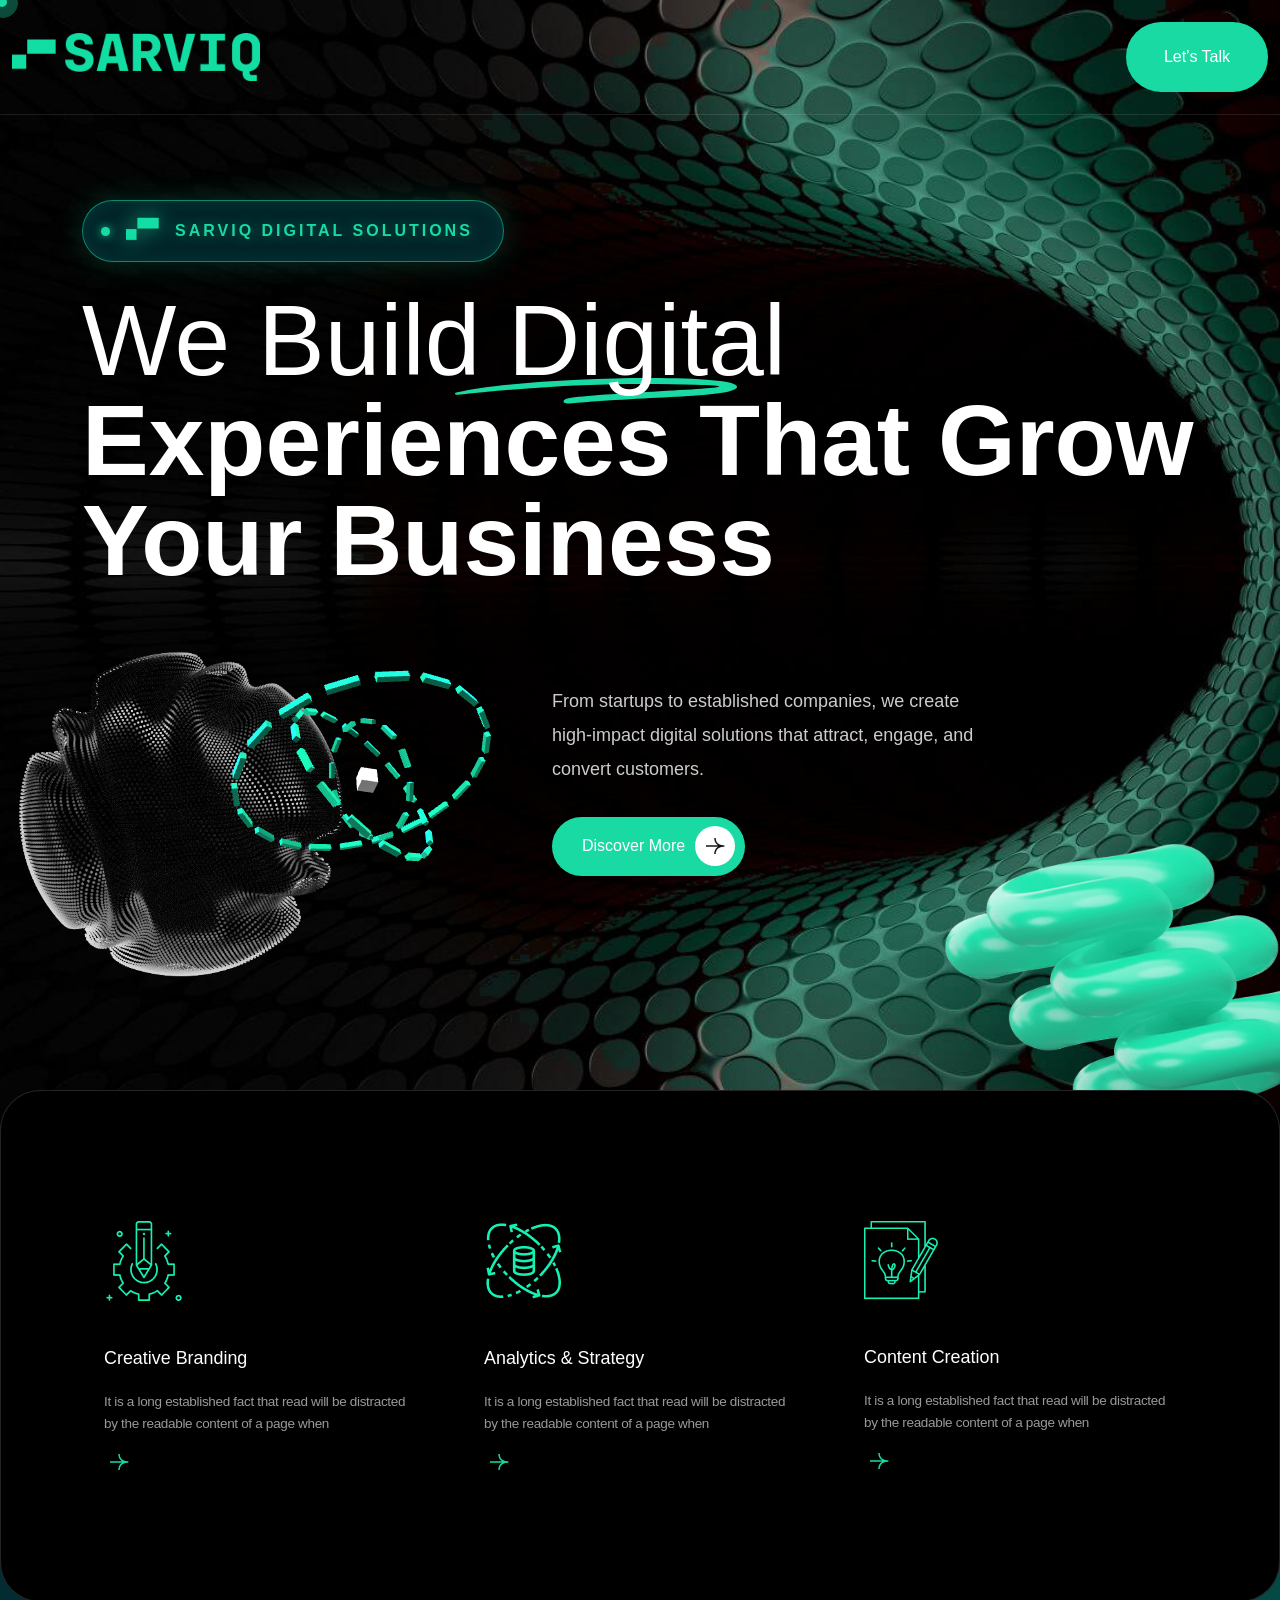
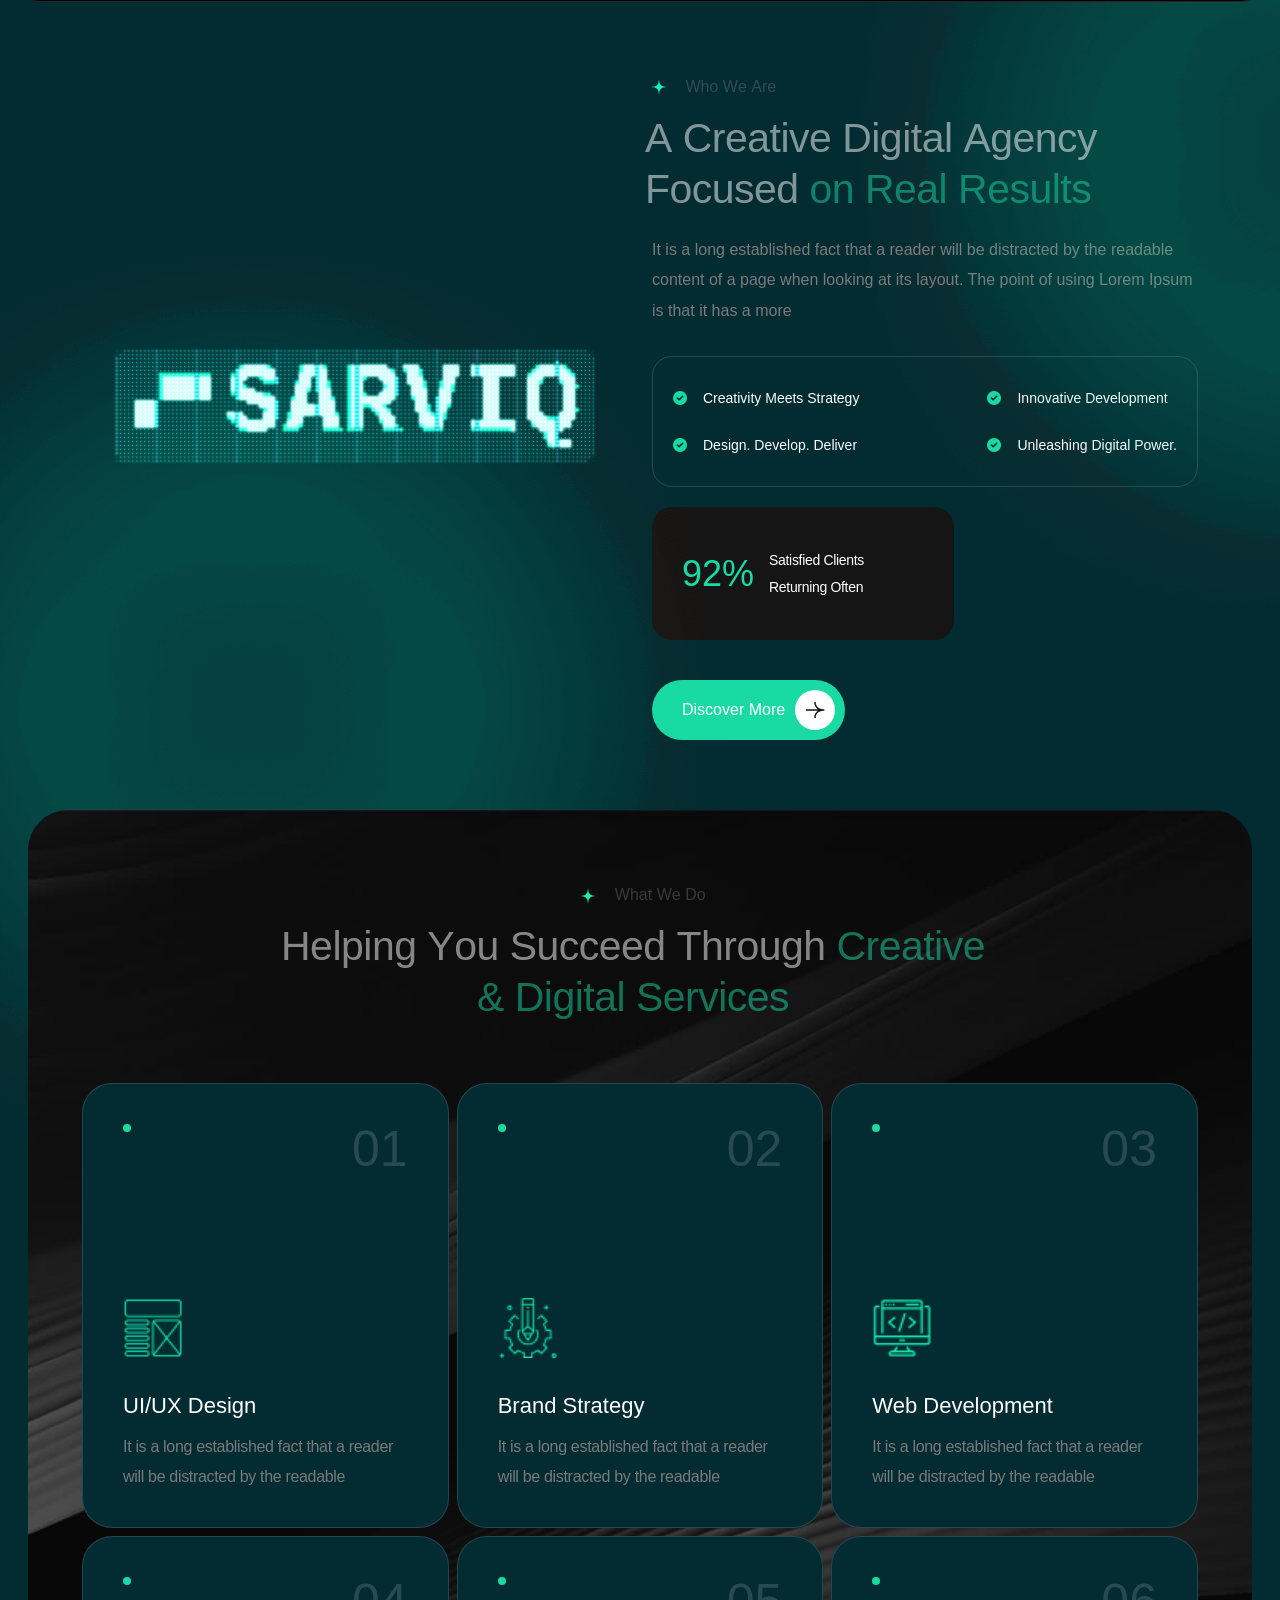
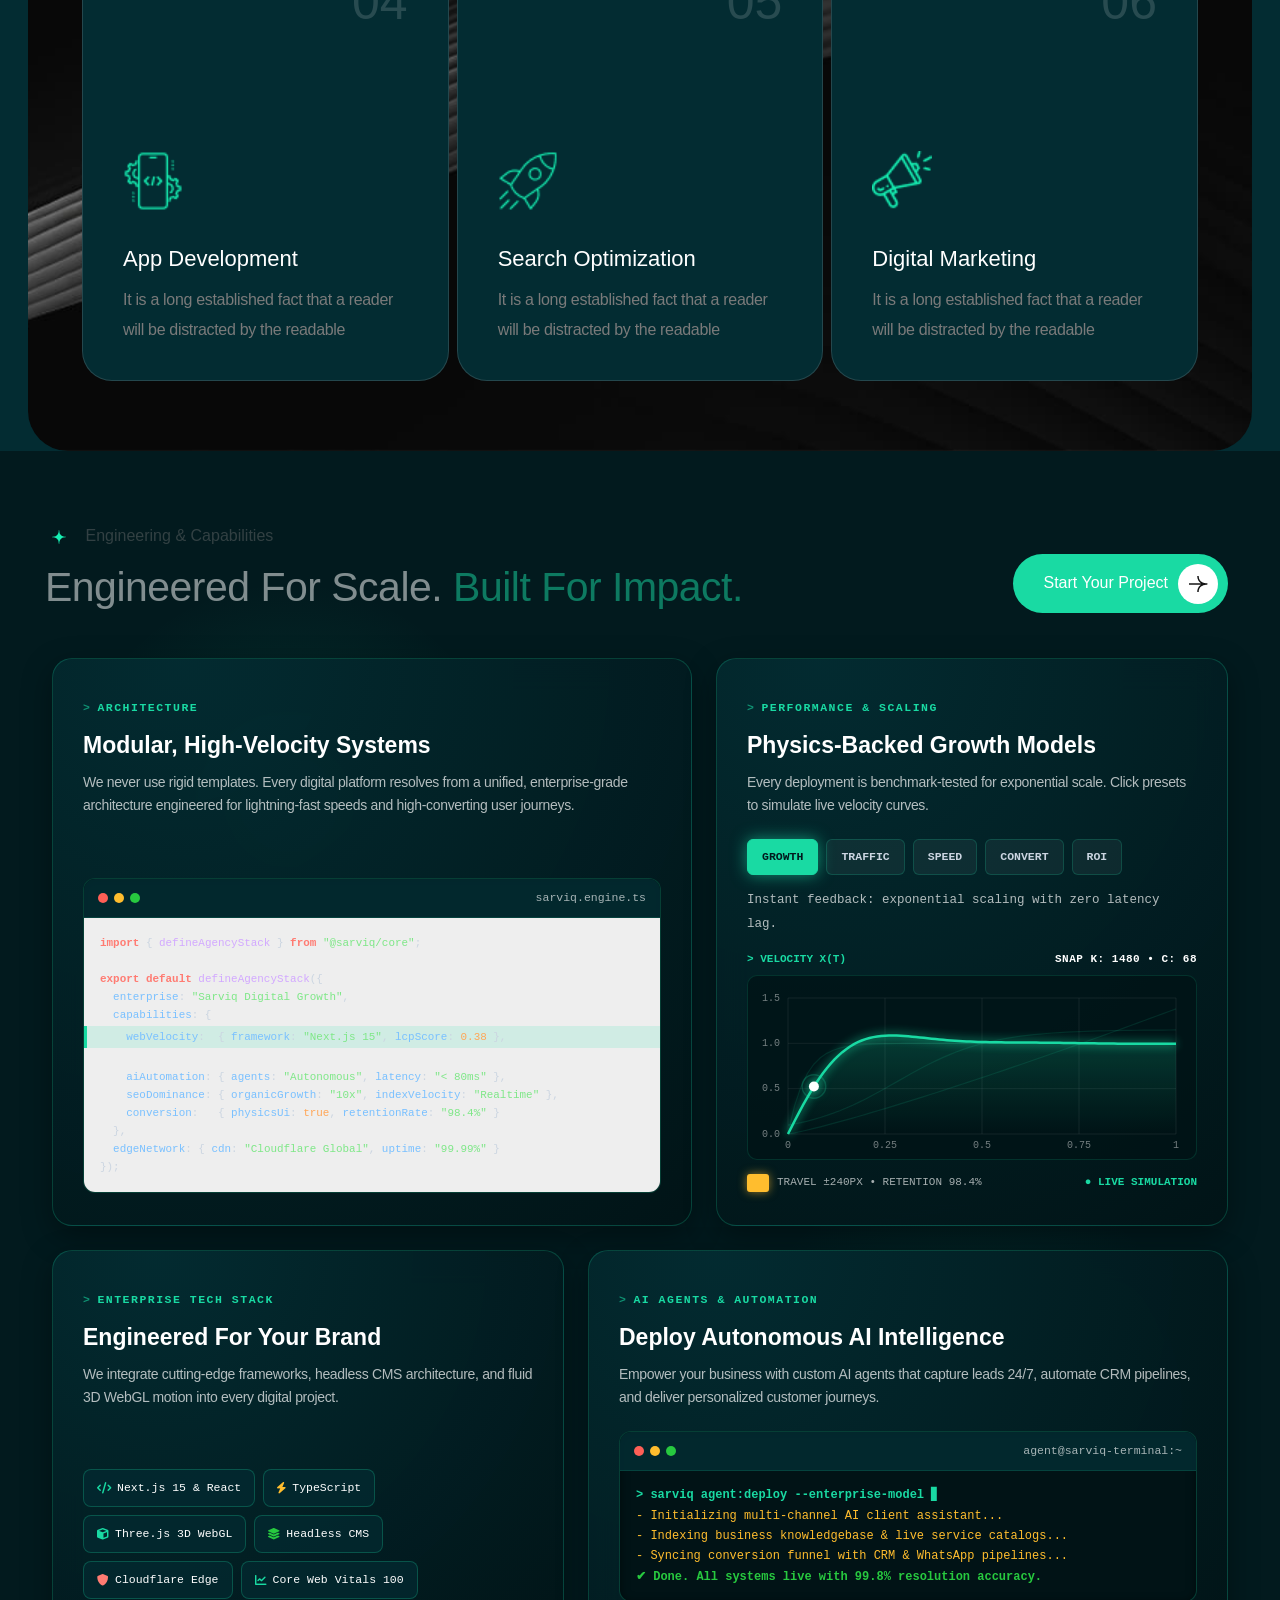
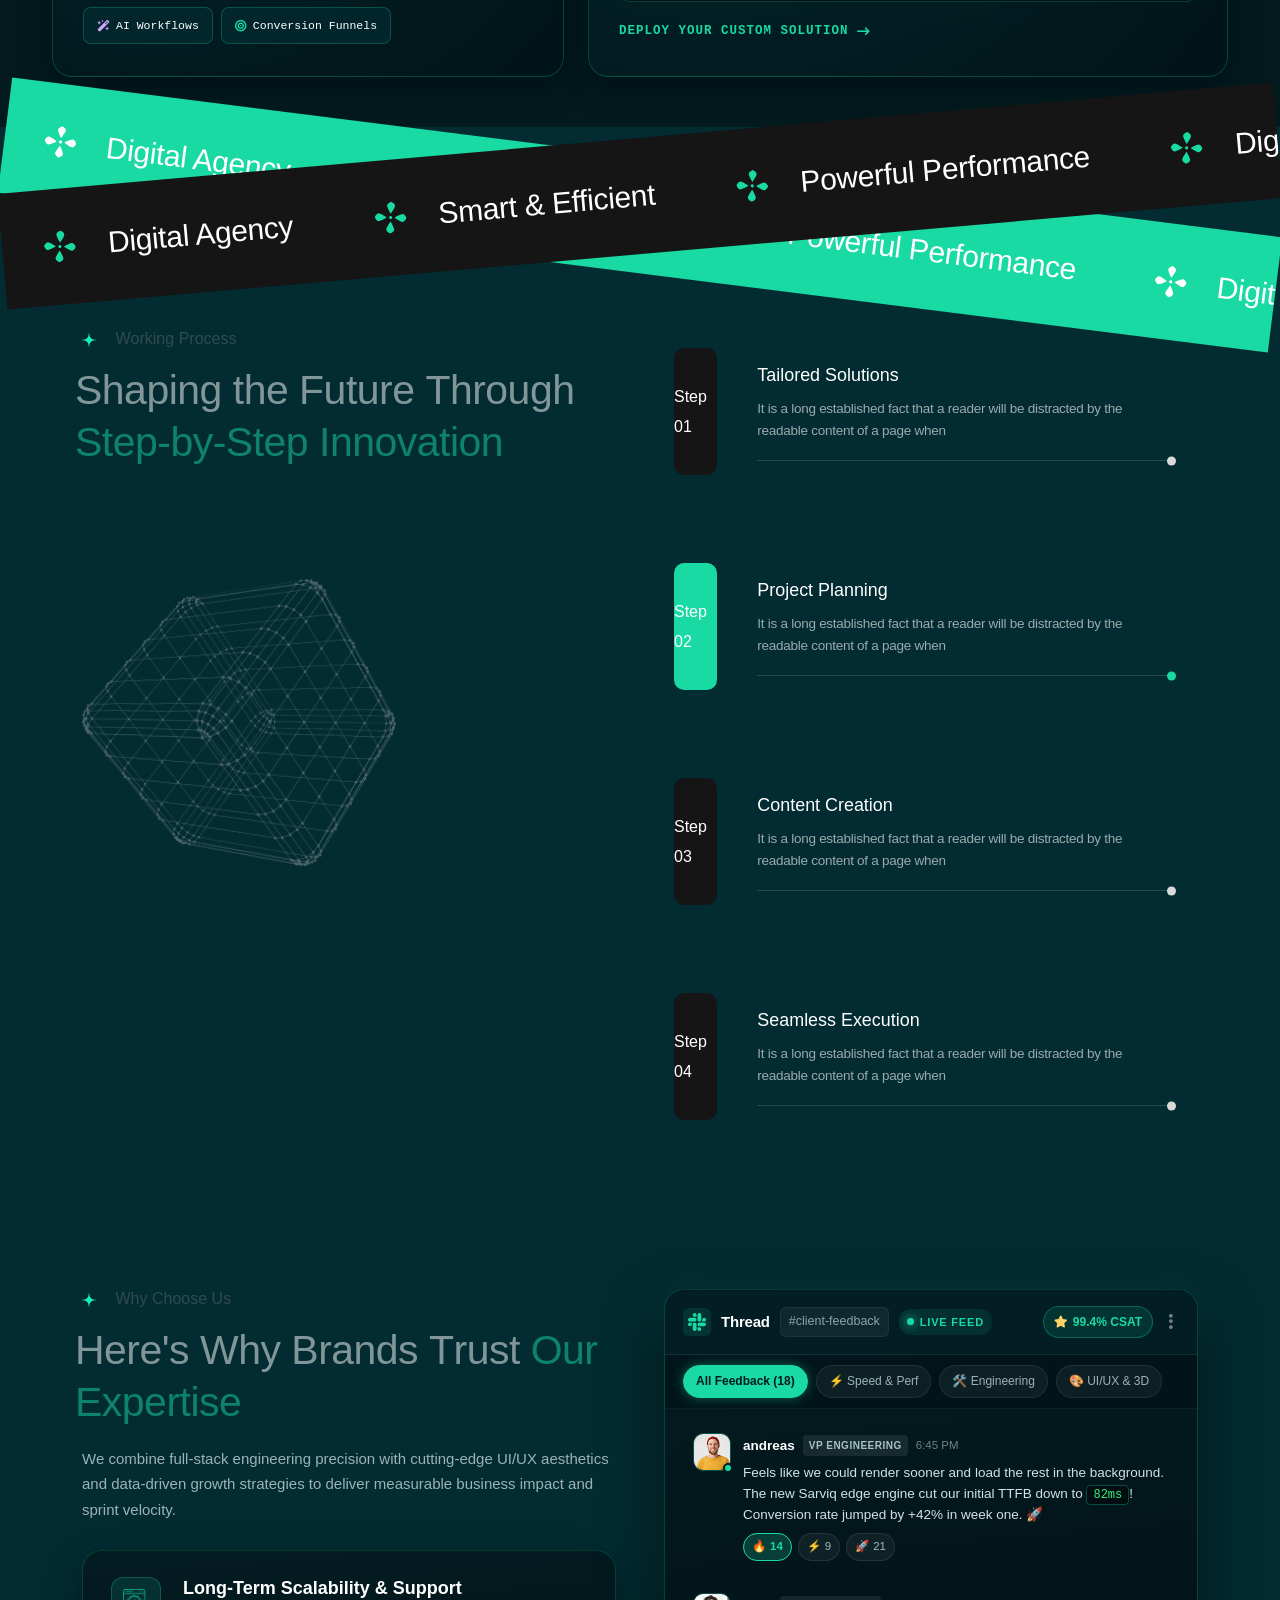
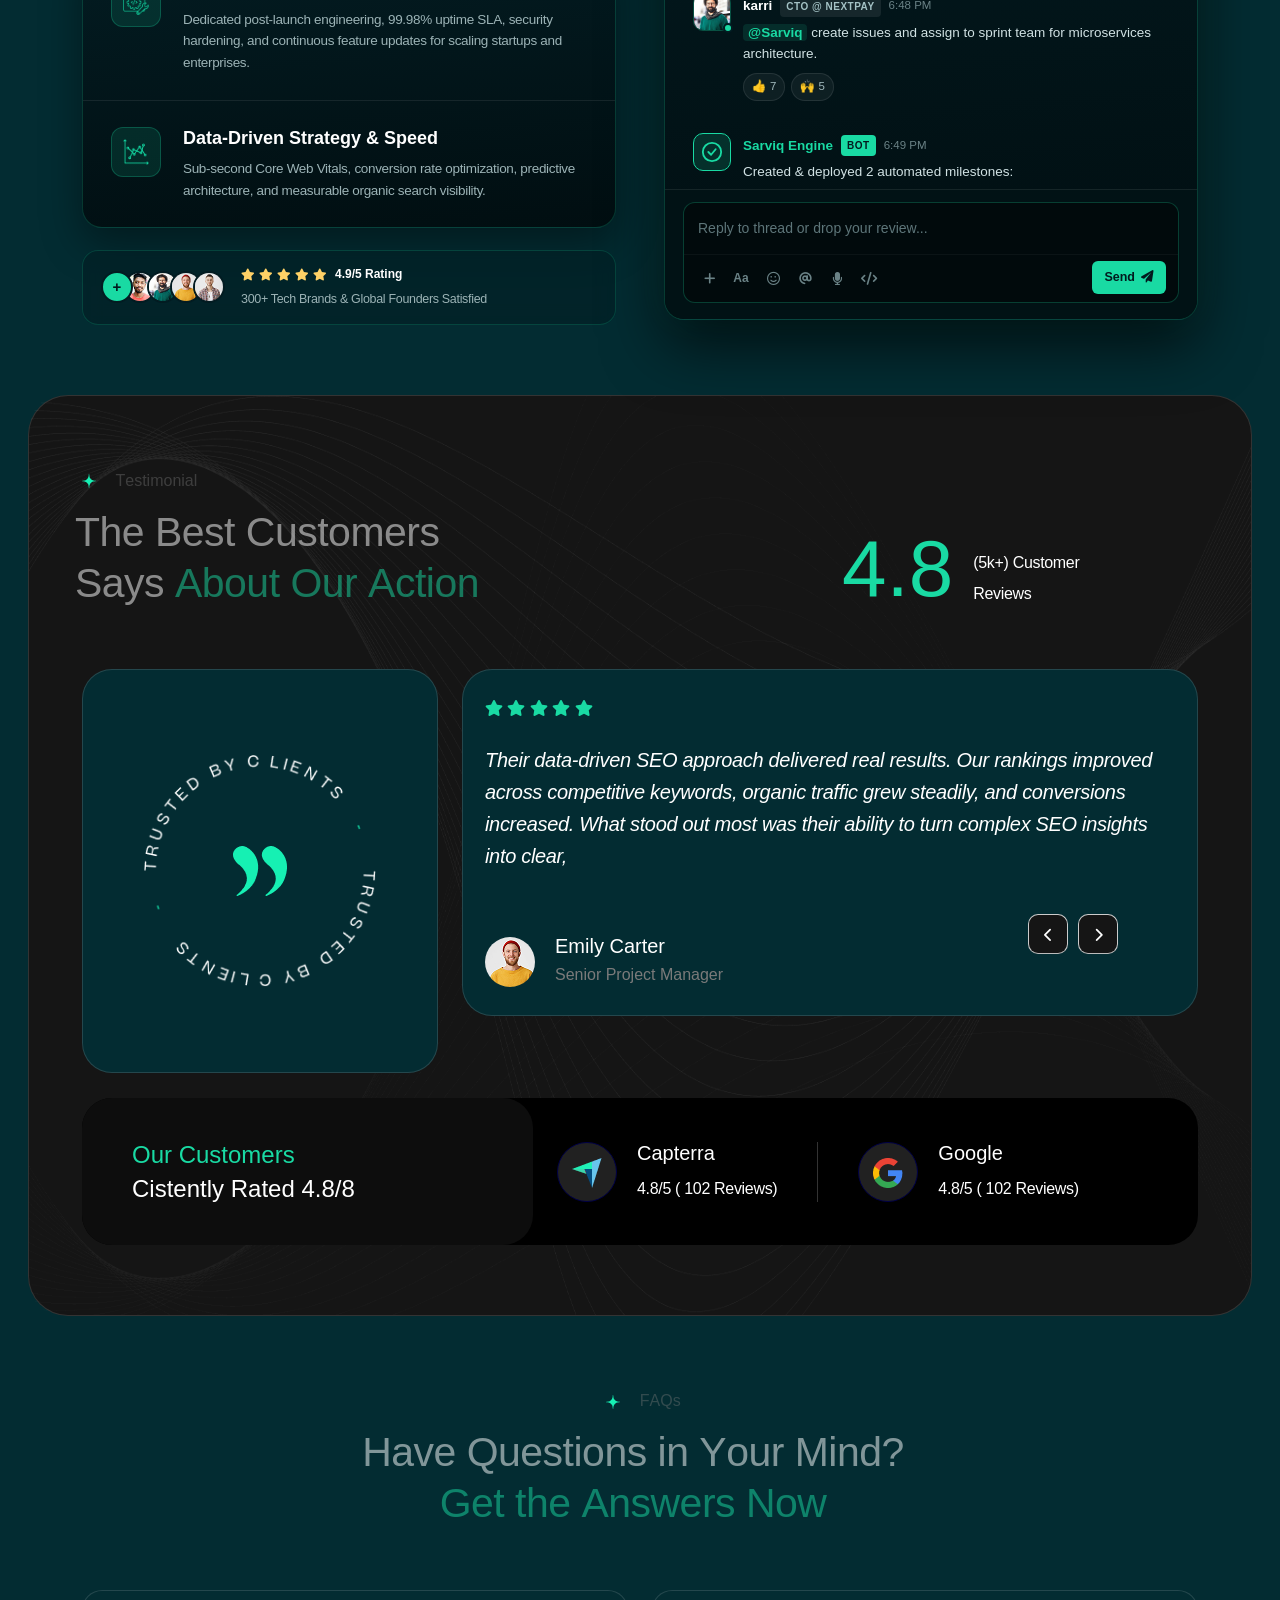
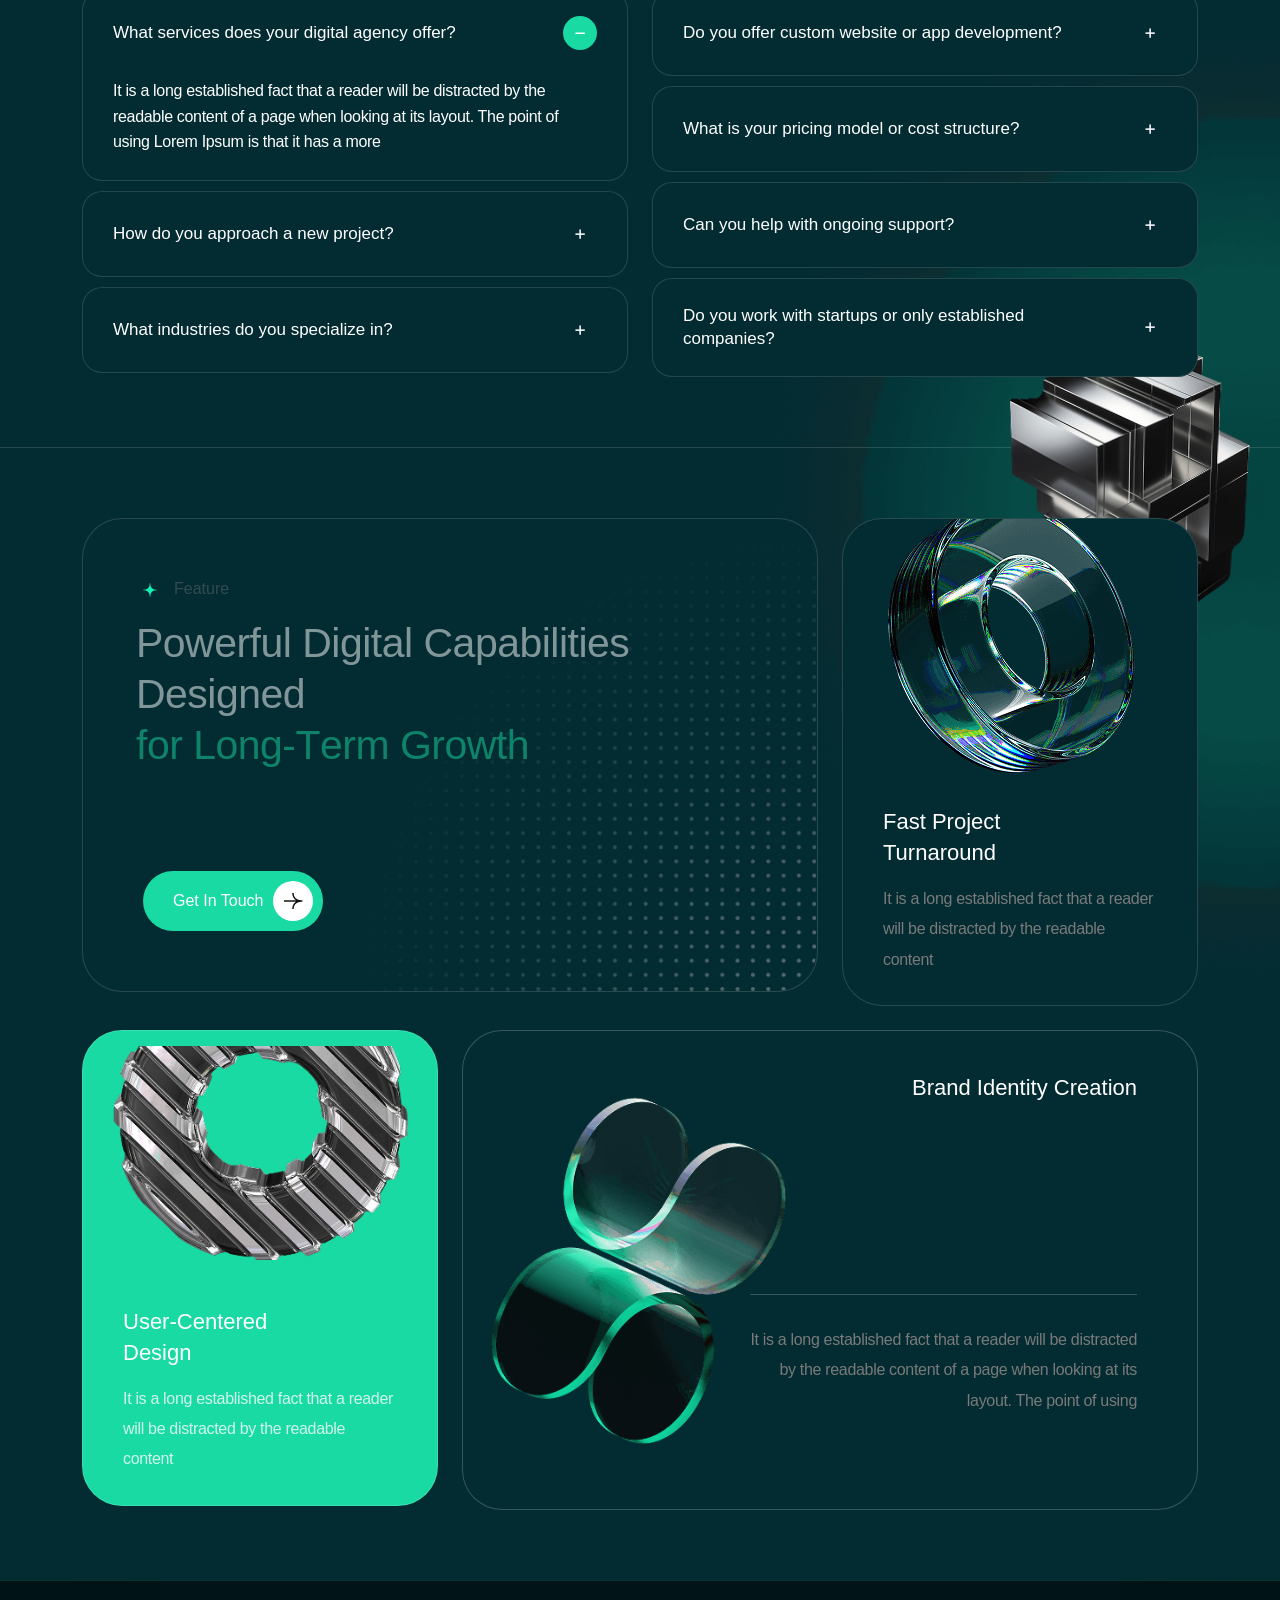
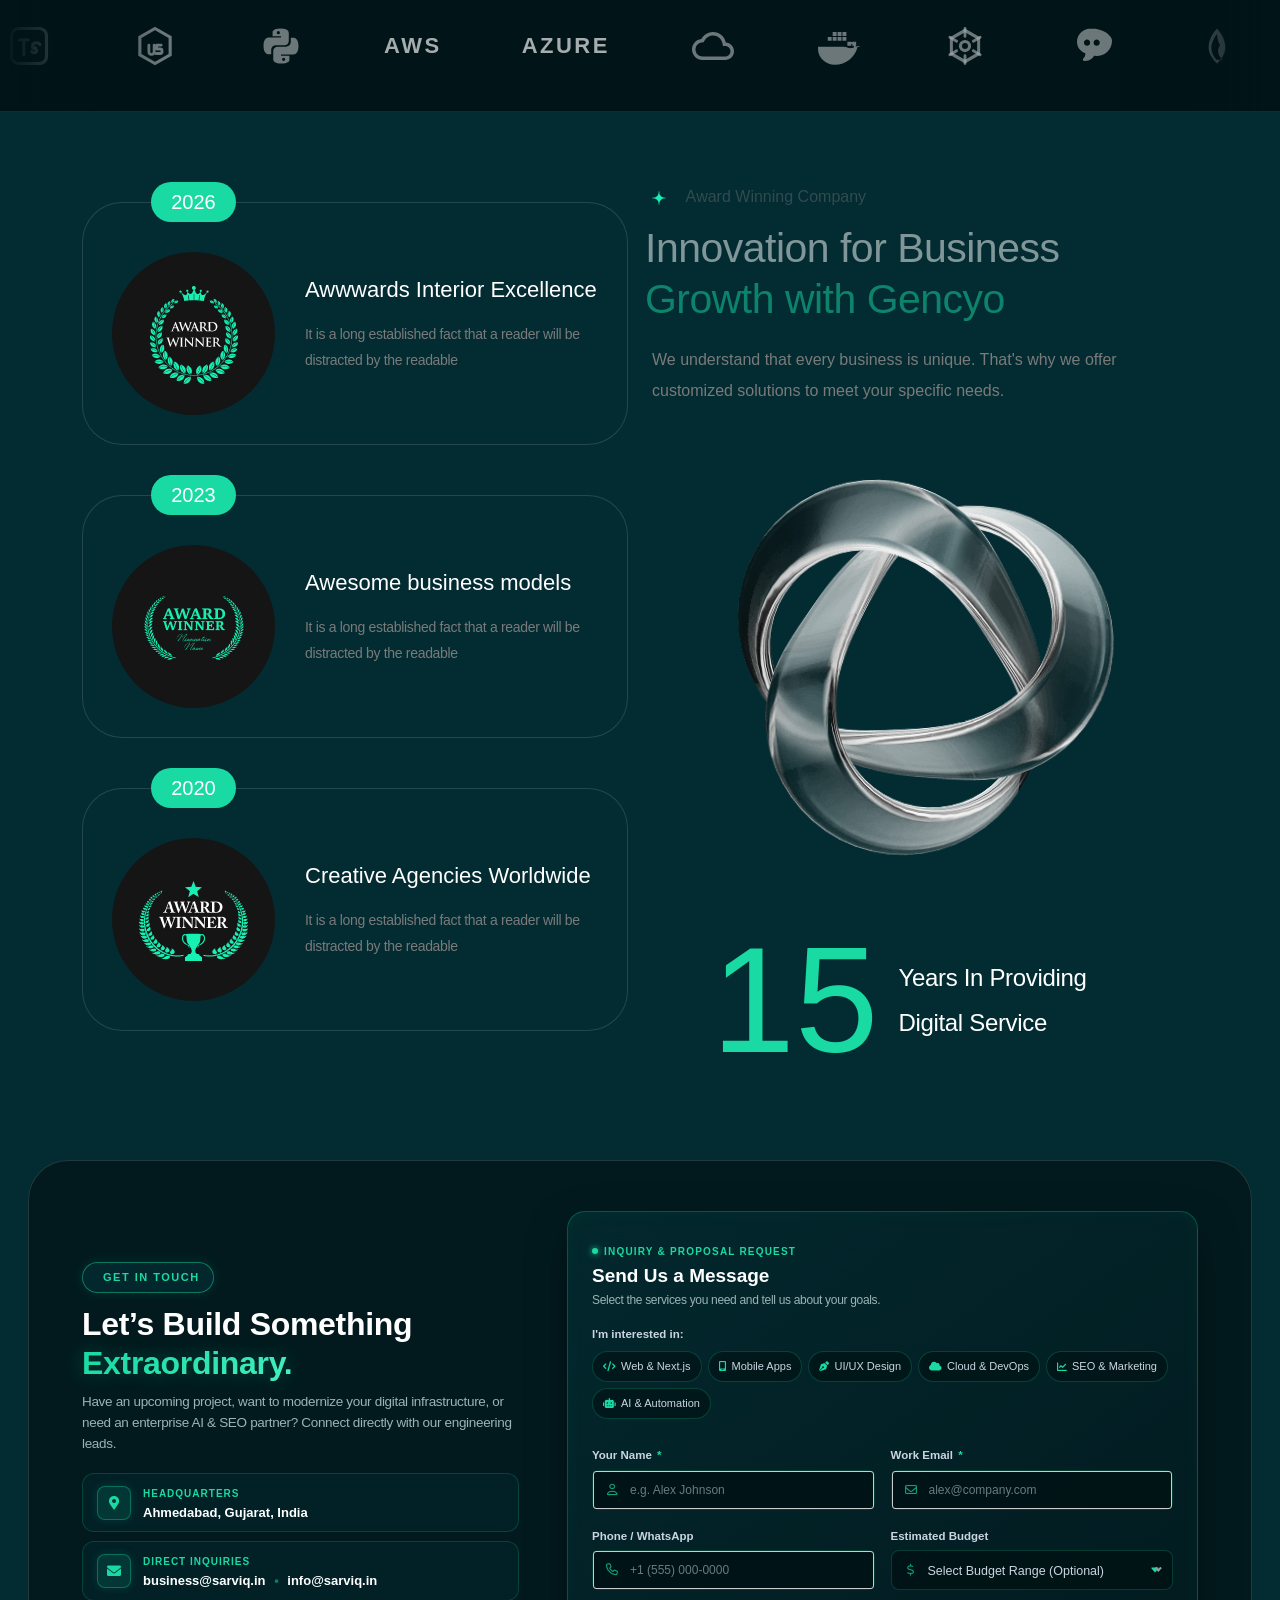
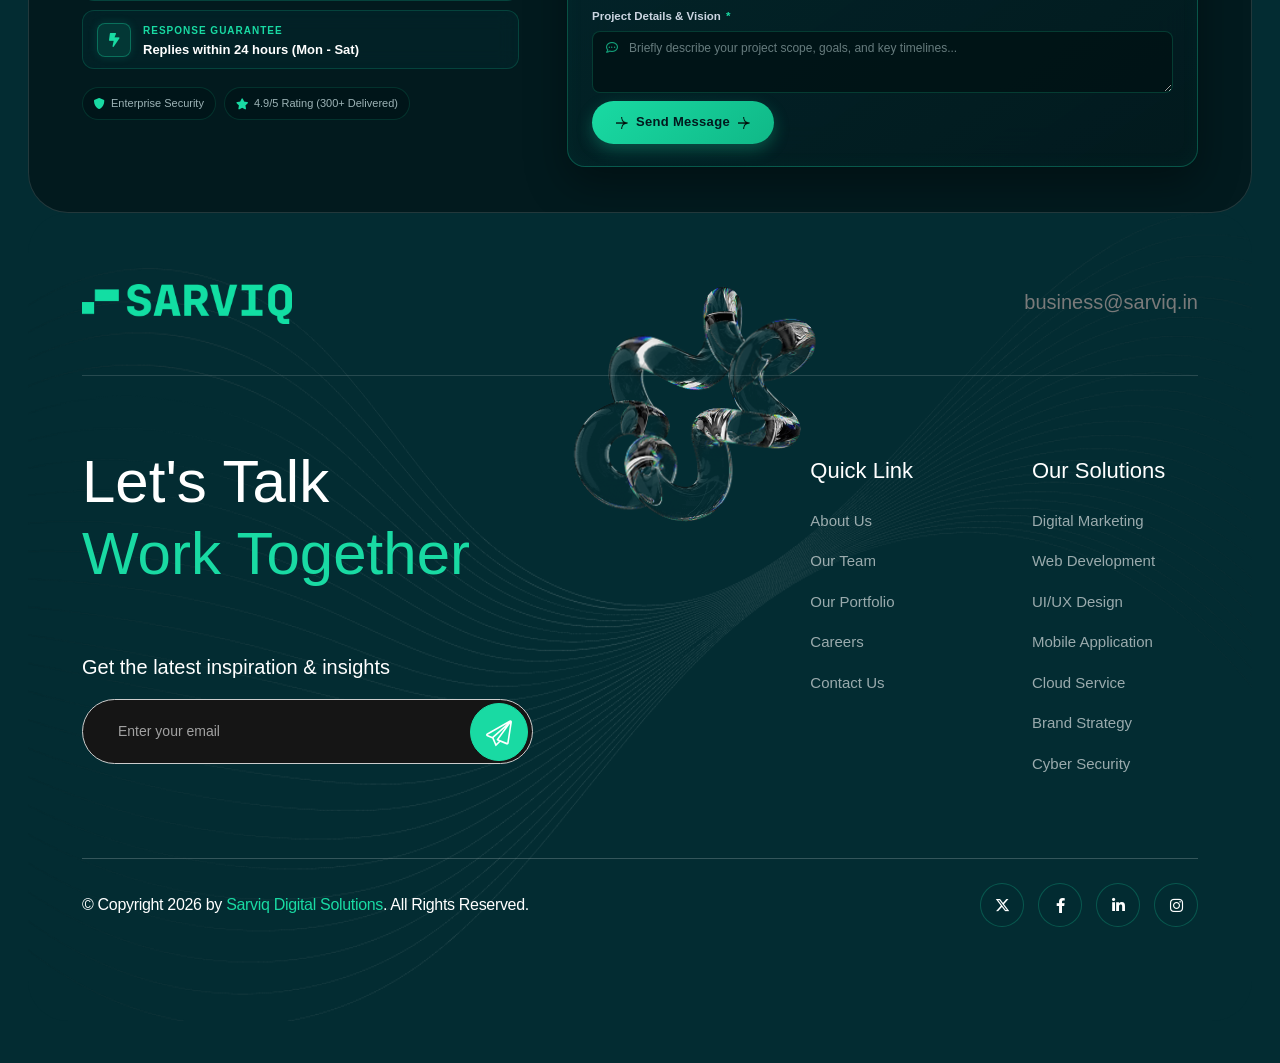
==== index.html @ 0e0a3d95 "Add complete Sarviq website files" ====
<!DOCTYPE html>
<html lang="en-US">

<head>
    <meta charset="UTF-8">
    <meta http-equiv="X-UA-Compatible" content="IE=edge">
    <meta name="viewport" content="width=device-width, initial-scale=1.0">

    <!-- Favicon -->
    <link rel="shortcut icon" href="images/logo.png?v=3" type="image/png">
    <link rel="icon" href="images/logo.png?v=3" type="image/png">
    <link rel="apple-touch-icon" href="images/logo.png?v=3">

    <title>Sarviq Digital – Digital Agency, SEO & IT Solutions</title>

    <!-- Responsive -->
    <meta http-equiv="X-UA-Compatible" content="IE=edge">
    <meta name="viewport" content="width=device-width, initial-scale=1.0">
    <meta name='robots' content='max-image-preview:large' />
    <link rel='dns-prefetch' href='//cdnjs.cloudflare.com' />
    <!-- Three.js (Cross-Browser WebGL Particle Morph Engine) -->
    <script src="js/three.js"></script>
    <script>if (typeof THREE === 'undefined') { document.write('<script src="https://cdnjs.cloudflare.com/ajax/libs/three.js/r128/three.min.js"><\/script>'); }</script>
    <script src="js/about-img.js"></script>
    <script src="js/contact-logo-data.js"></script>
    <style id="wp-img-auto-sizes-contain-inline-css">
        img:is([sizes=auto i], [sizes^="auto," i]) {
            contain-intrinsic-size: 3000px 1500px
        }

        /*# sourceURL=wp-img-auto-sizes-contain-inline-css */
    </style>
    <style id="wp-emoji-styles-inline-css">
        img.wp-smiley,
        img.emoji {
            display: inline !important;
            border: none !important;
            box-shadow: none !important;
            height: 1em !important;
            width: 1em !important;
            margin: 0 0.07em !important;
            vertical-align: -0.1em !important;
            background: none !important;
            padding: 0 !important;
        }

        /*# sourceURL=wp-emoji-styles-inline-css */
    </style>
    <style id="wp-block-library-inline-css">
        :root {
            --wp-block-synced-color: #7a00df;
            --wp-block-synced-color--rgb: 122, 0, 223;
            --wp-bound-block-color: var(--wp-block-synced-color);
            --wp-editor-canvas-background: #ddd;
            --wp-admin-theme-color: #007cba;
            --wp-admin-theme-color--rgb: 0, 124, 186;
            --wp-admin-theme-color-darker-10: #006ba1;
            --wp-admin-theme-color-darker-10--rgb: 0, 107, 160.5;
            --wp-admin-theme-color-darker-20: #005a87;
            --wp-admin-theme-color-darker-20--rgb: 0, 90, 135;
            --wp-admin-border-width-focus: 2px
        }

        @media (min-resolution:192dpi) {
            :root {
                --wp-admin-border-width-focus: 1.5px
            }
        }

        .wp-element-button {
            cursor: pointer
        }

        :root .has-very-light-gray-background-color {
            background-color: #eee
        }

        :root .has-very-dark-gray-background-color {
            background-color: #313131
        }

        :root .has-very-light-gray-color {
            color: #eee
        }

        :root .has-very-dark-gray-color {
            color: #313131
        }

        :root .has-vivid-green-cyan-to-vivid-cyan-blue-gradient-background {
            background: linear-gradient(135deg, #00d084, #0693e3)
        }

        :root .has-purple-crush-gradient-background {
            background: linear-gradient(135deg, #34e2e4, #4721fb 50%, #ab1dfe)
        }

        :root .has-hazy-dawn-gradient-background {
            background: linear-gradient(135deg, #faaca8, #dad0ec)
        }

        :root .has-subdued-olive-gradient-background {
            background: linear-gradient(135deg, #fafae1, #67a671)
        }

        :root .has-atomic-cream-gradient-background {
            background: linear-gradient(135deg, #fdd79a, #004a59)
        }

        :root .has-nightshade-gradient-background {
            background: linear-gradient(135deg, #330968, #31cdcf)
        }

        :root .has-midnight-gradient-background {
            background: linear-gradient(135deg, #020381, #2874fc)
        }

        :root {
            --wp--preset--font-size--normal: 16px;
            --wp--preset--font-size--huge: 42px
        }

        .has-regular-font-size {
            font-size: 1em
        }

        .has-larger-font-size {
            font-size: 2.625em
        }

        .has-normal-font-size {
            font-size: var(--wp--preset--font-size--normal)
        }

        .has-huge-font-size {
            font-size: var(--wp--preset--font-size--huge)
        }

        :root .has-text-align-center {
            text-align: center
        }

        :root .has-text-align-left {
            text-align: left
        }

        :root .has-text-align-right {
            text-align: right
        }

        .has-fit-text {
            white-space: nowrap !important
        }

        #end-resizable-editor-section {
            display: none
        }

        .aligncenter {
            clear: both
        }

        .items-justified-left {
            justify-content: flex-start
        }

        .items-justified-center {
            justify-content: center
        }

        .items-justified-right {
            justify-content: flex-end
        }

        .items-justified-space-between {
            justify-content: space-between
        }

        .screen-reader-text {
            word-wrap: normal !important;
            border: 0;
            clip-path: inset(50%);
            height: 1px;
            margin: -1px;
            overflow: hidden;
            padding: 0;
            position: absolute;
            width: 1px;
            word-break: normal !important
        }

        .screen-reader-text:focus {
            background-color: #ddd;
            clip-path: none;
            color: #444;
            display: block;
            font-size: 1em;
            height: auto;
            left: 5px;
            line-height: normal;
            padding: 15px 23px 14px;
            text-decoration: none;
            top: 5px;
            width: auto;
            z-index: 100000
        }

        html :where(.has-border-color) {
            border-style: solid
        }

        html :where([style^=border-color], [style*=";border-color"], [style*="; border-color"]) {
            border-style: solid
        }

        html :where([style^=border-top-color], [style*=";border-top-color"], [style*="; border-top-color"]) {
            border-top-style: solid
        }

        html :where([style^=border-right-color], [style*=";border-right-color"], [style*="; border-right-color"]) {
            border-right-style: solid
        }

        html :where([style^=border-bottom-color], [style*=";border-bottom-color"], [style*="; border-bottom-color"]) {
            border-bottom-style: solid
        }

        html :where([style^=border-left-color], [style*=";border-left-color"], [style*="; border-left-color"]) {
            border-left-style: solid
        }

        html :where([style^=border-width], [style*=";border-width"], [style*="; border-width"]) {
            border-style: solid
        }

        html :where([style^=border-top-width], [style*=";border-top-width"], [style*="; border-top-width"]) {
            border-top-style: solid
        }

        html :where([style^=border-right-width], [style*=";border-right-width"], [style*="; border-right-width"]) {
            border-right-style: solid
        }

        html :where([style^=border-bottom-width], [style*=";border-bottom-width"], [style*="; border-bottom-width"]) {
            border-bottom-style: solid
        }

        html :where([style^=border-left-width], [style*=";border-left-width"], [style*="; border-left-width"]) {
            border-left-style: solid
        }

        html :where(img[class*=wp-image-]) {
            height: auto;
            max-width: 100%
        }

        :where(figure) {
            margin: 0 0 1em
        }

        html :where(.is-position-sticky) {
            --wp-admin--admin-bar--position-offset: var(--wp-admin--admin-bar--height, 0px)
        }

        @media screen and (max-width:600px) {
            html :where(.is-position-sticky) {
                --wp-admin--admin-bar--position-offset: 0px
            }
        }

        /*# sourceURL=/wp-includes/css/dist/block-library/common.min.css */
    </style>
    <style id="classic-theme-styles-inline-css">
        /*! This file is auto-generated */
        .wp-block-button__link {
            color: #fff;
            background-color: #32373c;
            border-radius: 9999px;
            box-shadow: none;
            text-decoration: none;
            padding: calc(.667em + 2px) calc(1.333em + 2px);
            font-size: 1.125em
        }

        .wp-block-file__button {
            background: #32373c;
            color: #fff;
            text-decoration: none
        }

        /*# sourceURL=/wp-includes/css/classic-themes.min.css */
    </style>

    <style id="global-styles-inline-css">
        :root {
            --wp--preset--aspect-ratio--square: 1;
            --wp--preset--aspect-ratio--4-3: 4/3;
            --wp--preset--aspect-ratio--3-4: 3/4;
            --wp--preset--aspect-ratio--3-2: 3/2;
            --wp--preset--aspect-ratio--2-3: 2/3;
            --wp--preset--aspect-ratio--16-9: 16/9;
            --wp--preset--aspect-ratio--9-16: 9/16;
            --wp--preset--color--black: #032c32;
            --wp--preset--color--cyan-bluish-gray: #abb8c3;
            --wp--preset--color--white: #ffffff;
            --wp--preset--color--pale-pink: #f78da7;
            --wp--preset--color--vivid-red: #cf2e2e;
            --wp--preset--color--luminous-vivid-orange: #ff6900;
            --wp--preset--color--luminous-vivid-amber: #fcb900;
            --wp--preset--color--light-green-cyan: #7bdcb5;
            --wp--preset--color--vivid-green-cyan: #00d084;
            --wp--preset--color--pale-cyan-blue: #8ed1fc;
            --wp--preset--color--vivid-cyan-blue: #0693e3;
            --wp--preset--color--vivid-purple: #9b51e0;
            --wp--preset--gradient--vivid-cyan-blue-to-vivid-purple: linear-gradient(135deg, rgb(6, 147, 227) 0%, rgb(155, 81, 224) 100%);
            --wp--preset--gradient--light-green-cyan-to-vivid-green-cyan: linear-gradient(135deg, rgb(122, 220, 180) 0%, rgb(0, 208, 130) 100%);
            --wp--preset--gradient--luminous-vivid-amber-to-luminous-vivid-orange: linear-gradient(135deg, rgb(252, 185, 0) 0%, rgb(255, 105, 0) 100%);
            --wp--preset--gradient--luminous-vivid-orange-to-vivid-red: linear-gradient(135deg, rgb(255, 105, 0) 0%, rgb(207, 46, 46) 100%);
            --wp--preset--gradient--very-light-gray-to-cyan-bluish-gray: linear-gradient(135deg, rgb(238, 238, 238) 0%, rgb(169, 184, 195) 100%);
            --wp--preset--gradient--cool-to-warm-spectrum: linear-gradient(135deg, rgb(74, 234, 220) 0%, rgb(151, 120, 209) 20%, rgb(207, 42, 186) 40%, rgb(238, 44, 130) 60%, rgb(251, 105, 98) 80%, rgb(254, 248, 76) 100%);
            --wp--preset--gradient--blush-light-purple: linear-gradient(135deg, rgb(255, 206, 236) 0%, rgb(152, 150, 240) 100%);
            --wp--preset--gradient--blush-bordeaux: linear-gradient(135deg, rgb(254, 205, 165) 0%, rgb(254, 45, 45) 50%, rgb(107, 0, 62) 100%);
            --wp--preset--gradient--luminous-dusk: linear-gradient(135deg, rgb(255, 203, 112) 0%, rgb(199, 81, 192) 50%, rgb(65, 88, 208) 100%);
            --wp--preset--gradient--pale-ocean: linear-gradient(135deg, rgb(255, 245, 203) 0%, rgb(182, 227, 212) 50%, rgb(51, 167, 181) 100%);
            --wp--preset--gradient--electric-grass: linear-gradient(135deg, rgb(202, 248, 128) 0%, rgb(113, 206, 126) 100%);
            --wp--preset--gradient--midnight: linear-gradient(135deg, rgb(2, 3, 129) 0%, rgb(40, 116, 252) 100%);
            --wp--preset--font-size--small: 13px;
            --wp--preset--font-size--medium: 20px;
            --wp--preset--font-size--large: 36px;
            --wp--preset--font-size--x-large: 42px;
            --wp--preset--spacing--20: 0.44rem;
            --wp--preset--spacing--30: 0.67rem;
            --wp--preset--spacing--40: 1rem;
            --wp--preset--spacing--50: 1.5rem;
            --wp--preset--spacing--60: 2.25rem;
            --wp--preset--spacing--70: 3.38rem;
            --wp--preset--spacing--80: 5.06rem;
            --wp--preset--shadow--natural: 6px 6px 9px rgba(0, 0, 0, 0.2);
            --wp--preset--shadow--deep: 12px 12px 50px rgba(0, 0, 0, 0.4);
            --wp--preset--shadow--sharp: 6px 6px 0px rgba(0, 0, 0, 0.2);
            --wp--preset--shadow--outlined: 6px 6px 0px -3px rgb(255, 255, 255), 6px 6px rgb(0, 0, 0);
            --wp--preset--shadow--crisp: 6px 6px 0px rgb(0, 0, 0);
        }

        .wp-block-button {
            --wp--preset--dimension--25: 25%;
            --wp--preset--dimension--50: 50%;
            --wp--preset--dimension--75: 75%;
            --wp--preset--dimension--100: 100%;
        }

        :where(body) {
            margin: 0;
        }

        :where(.is-layout-flex) {
            gap: 0.5em;
        }

        :where(.is-layout-grid) {
            gap: 0.5em;
        }

        body .is-layout-flex {
            display: flex;
        }

        .is-layout-flex {
            flex-wrap: wrap;
            align-items: center;
        }

        .is-layout-flex> :is(*, div) {
            margin: 0;
        }

        body .is-layout-grid {
            display: grid;
        }

        .is-layout-grid> :is(*, div) {
            margin: 0;
        }

        body {
            padding-top: 0px;
            padding-right: 0px;
            padding-bottom: 0px;
            padding-left: 0px;
        }

        :root :where(.wp-element-button, .wp-block-button__link) {
            background-color: #32373c;
            border-width: 0;
            color: #fff;
            font-family: inherit;
            font-size: inherit;
            font-style: inherit;
            font-weight: inherit;
            letter-spacing: inherit;
            line-height: inherit;
            padding-top: calc(0.667em + 2px);
            padding-right: calc(1.333em + 2px);
            padding-bottom: calc(0.667em + 2px);
            padding-left: calc(1.333em + 2px);
            text-decoration: none;
            text-transform: inherit;
        }

        .has-black-color {
            color: var(--wp--preset--color--black) !important;
        }

        .has-cyan-bluish-gray-color {
            color: var(--wp--preset--color--cyan-bluish-gray) !important;
        }

        .has-white-color {
            color: var(--wp--preset--color--white) !important;
        }

        .has-pale-pink-color {
            color: var(--wp--preset--color--pale-pink) !important;
        }

        .has-vivid-red-color {
            color: var(--wp--preset--color--vivid-red) !important;
        }

        .has-luminous-vivid-orange-color {
            color: var(--wp--preset--color--luminous-vivid-orange) !important;
        }

        .has-luminous-vivid-amber-color {
            color: var(--wp--preset--color--luminous-vivid-amber) !important;
        }

        .has-light-green-cyan-color {
            color: var(--wp--preset--color--light-green-cyan) !important;
        }

        .has-vivid-green-cyan-color {
            color: var(--wp--preset--color--vivid-green-cyan) !important;
        }

        .has-pale-cyan-blue-color {
            color: var(--wp--preset--color--pale-cyan-blue) !important;
        }

        .has-vivid-cyan-blue-color {
            color: var(--wp--preset--color--vivid-cyan-blue) !important;
        }

        .has-vivid-purple-color {
            color: var(--wp--preset--color--vivid-purple) !important;
        }

        .has-black-background-color {
            background-color: var(--wp--preset--color--black) !important;
        }

        .has-cyan-bluish-gray-background-color {
            background-color: var(--wp--preset--color--cyan-bluish-gray) !important;
        }

        .has-white-background-color {
            background-color: var(--wp--preset--color--white) !important;
        }

        .has-pale-pink-background-color {
            background-color: var(--wp--preset--color--pale-pink) !important;
        }

        .has-vivid-red-background-color {
            background-color: var(--wp--preset--color--vivid-red) !important;
        }

        .has-luminous-vivid-orange-background-color {
            background-color: var(--wp--preset--color--luminous-vivid-orange) !important;
        }

        .has-luminous-vivid-amber-background-color {
            background-color: var(--wp--preset--color--luminous-vivid-amber) !important;
        }

        .has-light-green-cyan-background-color {
            background-color: var(--wp--preset--color--light-green-cyan) !important;
        }

        .has-vivid-green-cyan-background-color {
            background-color: var(--wp--preset--color--vivid-green-cyan) !important;
        }

        .has-pale-cyan-blue-background-color {
            background-color: var(--wp--preset--color--pale-cyan-blue) !important;
        }

        .has-vivid-cyan-blue-background-color {
            background-color: var(--wp--preset--color--vivid-cyan-blue) !important;
        }

        .has-vivid-purple-background-color {
            background-color: var(--wp--preset--color--vivid-purple) !important;
        }

        .has-black-border-color {
            border-color: var(--wp--preset--color--black) !important;
        }

        .has-cyan-bluish-gray-border-color {
            border-color: var(--wp--preset--color--cyan-bluish-gray) !important;
        }

        .has-white-border-color {
            border-color: var(--wp--preset--color--white) !important;
        }

        .has-pale-pink-border-color {
            border-color: var(--wp--preset--color--pale-pink) !important;
        }

        .has-vivid-red-border-color {
            border-color: var(--wp--preset--color--vivid-red) !important;
        }

        .has-luminous-vivid-orange-border-color {
            border-color: var(--wp--preset--color--luminous-vivid-orange) !important;
        }

        .has-luminous-vivid-amber-border-color {
            border-color: var(--wp--preset--color--luminous-vivid-amber) !important;
        }

        .has-light-green-cyan-border-color {
            border-color: var(--wp--preset--color--light-green-cyan) !important;
        }

        .has-vivid-green-cyan-border-color {
            border-color: var(--wp--preset--color--vivid-green-cyan) !important;
        }

        .has-pale-cyan-blue-border-color {
            border-color: var(--wp--preset--color--pale-cyan-blue) !important;
        }

        .has-vivid-cyan-blue-border-color {
            border-color: var(--wp--preset--color--vivid-cyan-blue) !important;
        }

        .has-vivid-purple-border-color {
            border-color: var(--wp--preset--color--vivid-purple) !important;
        }

        .has-vivid-cyan-blue-to-vivid-purple-gradient-background {
            background: var(--wp--preset--gradient--vivid-cyan-blue-to-vivid-purple) !important;
        }

        .has-light-green-cyan-to-vivid-green-cyan-gradient-background {
            background: var(--wp--preset--gradient--light-green-cyan-to-vivid-green-cyan) !important;
        }

        .has-luminous-vivid-amber-to-luminous-vivid-orange-gradient-background {
            background: var(--wp--preset--gradient--luminous-vivid-amber-to-luminous-vivid-orange) !important;
        }

        .has-luminous-vivid-orange-to-vivid-red-gradient-background {
            background: var(--wp--preset--gradient--luminous-vivid-orange-to-vivid-red) !important;
        }

        .has-very-light-gray-to-cyan-bluish-gray-gradient-background {
            background: var(--wp--preset--gradient--very-light-gray-to-cyan-bluish-gray) !important;
        }

        .has-cool-to-warm-spectrum-gradient-background {
            background: var(--wp--preset--gradient--cool-to-warm-spectrum) !important;
        }

        .has-blush-light-purple-gradient-background {
            background: var(--wp--preset--gradient--blush-light-purple) !important;
        }

        .has-blush-bordeaux-gradient-background {
            background: var(--wp--preset--gradient--blush-bordeaux) !important;
        }

        .has-luminous-dusk-gradient-background {
            background: var(--wp--preset--gradient--luminous-dusk) !important;
        }

        .has-pale-ocean-gradient-background {
            background: var(--wp--preset--gradient--pale-ocean) !important;
        }

        .has-electric-grass-gradient-background {
            background: var(--wp--preset--gradient--electric-grass) !important;
        }

        .has-midnight-gradient-background {
            background: var(--wp--preset--gradient--midnight) !important;
        }

        .has-small-font-size {
            font-size: var(--wp--preset--font-size--small) !important;
        }

        .has-medium-font-size {
            font-size: var(--wp--preset--font-size--medium) !important;
        }

        .has-large-font-size {
            font-size: var(--wp--preset--font-size--large) !important;
        }

        .has-x-large-font-size {
            font-size: var(--wp--preset--font-size--x-large) !important;
        }

        /*# sourceURL=global-styles-inline-css */
    </style>

    <link rel='stylesheet' id='test-style-css' href='style.css?ver=1.0.0' media='all' />
    <link rel='stylesheet' id='gencyo-bootstrap-css' href='css/bootstrap.min.css?ver=5.3.0' media='all' />
    <link rel="stylesheet" href="https://cdnjs.cloudflare.com/ajax/libs/font-awesome/6.5.0/css/all.min.css" />
    <link rel="stylesheet" href="https://cdnjs.cloudflare.com/ajax/libs/animate.css/4.1.1/animate.min.css" />
    <link rel='stylesheet' id='gencyo-swiper-css' href='css/swiper.min.css?ver=11.0.0' media='all' />
    <link rel='stylesheet' id='gencyo-fancybox-css' href='css/jquery.fancybox.min.css?ver=3.5.7' media='all' />
    <link rel='stylesheet' id='gencyo-magnific-css' href='css/magnific-popup.css?ver=1.1.0' media='all' />
    <link rel='stylesheet' id='gencyo-main-css' href='css/style.css?v=2.0.3' media='all' />


    <link rel="https://api.w.org/" href="#wp-json/" />
    <link rel="EditURI" type="application/rsd+xml" title="RSD" href="#xmlrpc.php?rsd" />
    <meta name="generator" content="WordPress 7.1" />
    <!-- NOTE: Bootstrap & style.css are enqueued via functions.php — no manual <link> tags needed here -->
    <style>
        html,
        body {
            max-width: 100%;
            overflow-x: hidden;
            scroll-behavior: smooth;
        }

        #smooth-wrapper,
        #smooth-content {
            position: relative !important;
            width: 100% !important;
            height: auto !important;
            overflow: visible !important;
            transform: none !important;
        }

        @keyframes heroEntranceAnim {
            0% {
                opacity: 0;
                transform: translateY(22px);
            }
            100% {
                opacity: 1;
                transform: translateY(0);
            }
        }

        .hero-fade-in {
            animation: heroEntranceAnim 0.7s cubic-bezier(0.16, 1, 0.3, 1) forwards;
        }

        .hero-fade-in-title {
            animation: heroEntranceAnim 0.85s cubic-bezier(0.16, 1, 0.3, 1) 0.08s both;
        }

        .hero-fade-in-sculpture {
            animation: heroEntranceAnim 0.9s cubic-bezier(0.16, 1, 0.3, 1) 0.16s both;
        }

        .hero-fade-in-content {
            animation: heroEntranceAnim 0.9s cubic-bezier(0.16, 1, 0.3, 1) 0.22s both;
        }

        .page-wrapper {
            position: relative;
            width: 100%;
            max-width: 100%;
            overflow-x: hidden;
        }

        /* Main Header & Logo Styling */
        .main-header.header-1 {
            position: absolute;
            top: 0;
            left: 0;
            width: 100%;
            z-index: 9999;
            background: transparent;
        }

        .main-header .main-box {
            padding: 22px 0 !important;
            display: flex !important;
            align-items: center !important;
            justify-content: space-between !important;
            gap: 30px;
        }

        .main-header .main-menu .navigation>li>a {
            color: rgba(255, 255, 255, 0.85);
            font-weight: 500;
            font-size: 16px;
            transition: color 0.3s ease;
        }

        .main-header .main-menu .navigation>li.current>a,
        .main-header .main-menu .navigation>li:hover>a {
            color: #19daa3 !important;
        }

        /* Hero Brand Pill Badge (Enlarged & Enhanced) */
        .hero-brand-pill {
            display: inline-flex;
            align-items: center;
            gap: 16px;
            padding: 12px 30px 12px 18px;
            background: rgba(3, 44, 50, 0.82);
            border: 1.5px solid rgba(25, 218, 163, 0.55);
            border-radius: 60px;
            backdrop-filter: blur(18px);
            -webkit-backdrop-filter: blur(18px);
            box-shadow: 0 0 30px rgba(25, 218, 163, 0.22), inset 0 0 18px rgba(25, 218, 163, 0.1);
            margin-bottom: 28px;
            transition: all 0.3s cubic-bezier(0.16, 1, 0.3, 1);
            text-decoration: none;
            width: fit-content;
        }

        .hero-brand-pill:hover {
            border-color: #19daa3;
            box-shadow: 0 0 45px rgba(25, 218, 163, 0.45);
            transform: translateY(-2px);
        }

        .hero-brand-pill .hero-brand-icon {
            height: 36px;
            width: auto;
            object-fit: contain;
            filter: drop-shadow(0 0 10px rgba(25, 218, 163, 0.7));
        }

        .hero-brand-pill span {
            font-size: 16px;
            font-weight: 700;
            letter-spacing: 3px;
            text-transform: uppercase;
            color: #19daa3;
            text-shadow: 0 0 14px rgba(25, 218, 163, 0.45);
        }

        .hero-brand-pill .badge-dot {
            width: 9px;
            height: 9px;
            background: #19daa3;
            border-radius: 50%;
            box-shadow: 0 0 10px #19daa3;
            animation: pulse-dot 2s infinite;
        }

        @media (max-width: 767.98px) {
            .hero-brand-pill {
                padding: 10px 22px 10px 14px;
                gap: 12px;
                margin-bottom: 20px;
            }

            .hero-brand-pill .hero-brand-icon {
                height: 28px;
            }

            .hero-brand-pill span {
                font-size: 13.5px;
                letter-spacing: 2px;
            }
        }

        @keyframes pulse-dot {

            0%,
            100% {
                opacity: 1;
                transform: scale(1);
            }

            50% {
                opacity: 0.4;
                transform: scale(0.75);
            }
        }

        .hero-title-wrapper {
            position: relative;
        }

        .main-header .logo,
        .main-header .main-box .logo,
        .header-lower .logo {
            display: inline-flex !important;
            align-items: center !important;
        }

        .main-header .logo img,
        .main-header .main-box .logo img,
        .header-lower .logo img {
            max-height: 48px !important;
            height: 48px !important;
            width: auto !important;
            max-width: 250px !important;
            object-fit: contain !important;
            display: block !important;
        }

        .sticky-header .logo img {
            max-height: 40px !important;
            height: 40px !important;
            width: auto !important;
            max-width: 210px !important;
            object-fit: contain !important;
            display: block !important;
        }

        .mobile-menu .nav-logo img {
            max-height: 40px !important;
            height: 40px !important;
            width: auto !important;
            max-width: 210px !important;
            object-fit: contain !important;
            display: block !important;
        }

        @media (max-width: 767.98px) {
            .main-header .main-box {
                padding: 16px 0 !important;
            }

            .main-header .logo img,
            .main-header .main-box .logo img,
            .header-lower .logo img {
                max-height: 38px !important;
                height: 38px !important;
                max-width: 190px !important;
            }
        }

        .footer-logo img,
        .footer-top-wrapper .footer-logo img,
        .footer-logo .custom-logo {
            max-height: 48px !important;
            width: auto !important;
            max-width: 210px !important;
            object-fit: contain !important;
            display: inline-block !important;
        }

        .choose-us-content-1 .choose-client-info .ball-icon img {
            width: 44px !important;
            max-width: 44px !important;
            max-height: 44px !important;
            height: auto !important;
            object-fit: contain !important;
            display: inline-block !important;
            vertical-align: middle !important;
        }

        /* 3D Particle Morph Animation Responsive Wrapper */
        .about-particle-morph-wrapper {
            position: relative;
            width: 100%;
            height: 520px;
            min-height: 460px;
            display: flex;
            align-items: center;
            justify-content: center;
            background: transparent !important;
            overflow: hidden;
            margin: 0 auto;
        }

        .about-particle-morph-wrapper iframe {
            width: 100%;
            height: 100%;
            border: none;
            background: transparent !important;
            overflow: hidden;
            display: block;
        }

        /* Hero 3D Kinetic Sculpture Box */
        .hero-1 .hero-content .content-items {
            margin-left: 140px !important;
            gap: 40px !important;
            align-items: center !important;
        }

        .hero-1 .hero-content .content-items .circle-box,
        .hero-content .content-items .circle-box {
            position: relative;
            width: 290px;
            height: 290px;
            min-width: 270px;
            max-width: 100%;
            display: flex;
            align-items: center;
            justify-content: center;
            background: transparent !important;
            border-radius: 50%;
            overflow: visible;
            flex-shrink: 0;
        }

        .hero-1 .hero-content .content-items .circle-box iframe,
        .hero-content .content-items .circle-box iframe {
            width: 100%;
            height: 100%;
            border: none;
            background: transparent !important;
            overflow: hidden;
            display: block;
        }

        @media (max-width: 1199.98px) {
            .hero-1 .hero-content .content-items {
                margin-left: 40px !important;
                gap: 30px !important;
            }

            .hero-1 .hero-content .content-items .circle-box,
            .hero-content .content-items .circle-box {
                width: 260px;
                height: 260px;
                min-width: 240px;
            }
        }

        @media (max-width: 991.98px) {
            .hero-1 .hero-content .content-items {
                margin-left: 0 !important;
                gap: 25px !important;
            }

            .hero-1 .hero-content .content-items .circle-box,
            .hero-content .content-items .circle-box {
                width: 240px;
                height: 240px;
                min-width: 220px;
            }
        }

        @media (max-width: 767.98px) {
            .hero-1 .hero-content .content-items {
                margin-left: 0 !important;
                flex-direction: column !important;
                align-items: center !important;
                gap: 20px !important;
            }

            .hero-1 .hero-content .content-items .circle-box,
            .hero-content .content-items .circle-box {
                width: 230px;
                height: 230px;
                min-width: 210px;
                margin: 0 auto 15px;
            }
        }

        @media (max-width: 480px) {

            .hero-1 .hero-content .content-items .circle-box,
            .hero-content .content-items .circle-box {
                width: 205px;
                height: 205px;
                min-width: 190px;
                margin: 0 auto 10px;
            }
        }

        /* Prevent unwanted horizontal overflow on mobile devices */
        html,
        body,
        .page-wrapper {
            overflow-x: hidden !important;
            max-width: 100vw;
            background-color: #032c32 !important;
        }

        /* Sleek Modern Dark Scrollbar for Desktop */
        ::-webkit-scrollbar {
            width: 6px;
            height: 6px;
        }

        ::-webkit-scrollbar-track {
            background: #021a1e;
        }

        ::-webkit-scrollbar-thumb {
            background: #19daa3;
            border-radius: 4px;
        }

        ::-webkit-scrollbar-thumb:hover {
            background: #00ffb7;
        }

        * {
            scrollbar-color: #19daa3 #021a1e;
            scrollbar-width: thin;
        }

        /* Complete Removal of Scrollbar on Mobile / Responsive Devices */
        @media (max-width: 991.98px),
        (pointer: coarse) {

            html,
            body,
            .page-wrapper,
            div,
            section,
            * {
                scrollbar-width: none !important;
                -ms-overflow-style: none !important;
            }

            ::-webkit-scrollbar {
                display: none !important;
                width: 0px !important;
                height: 0px !important;
                background: transparent !important;
                opacity: 0 !important;
                visibility: hidden !important;
            }

            ::-webkit-scrollbar-track,
            ::-webkit-scrollbar-thumb,
            ::-webkit-scrollbar-button,
            ::-webkit-scrollbar-corner {
                display: none !important;
                background: transparent !important;
                width: 0px !important;
                height: 0px !important;
            }
        }

        /* Responsive Breakpoints for Mobile & Tablets */
        @media (max-width: 1199.98px) {
            .about-particle-morph-wrapper {
                height: 460px;
                min-height: 400px;
            }
        }

        @media (max-width: 991.98px) {
            .about-particle-morph-wrapper {
                height: 400px;
                min-height: 360px;
                margin-bottom: 25px;
            }

            .about-content {
                padding-top: 10px;
            }
        }

        @media (max-width: 767.98px) {
            .about-particle-morph-wrapper {
                height: 340px;
                min-height: 300px;
                max-height: 60vh;
                margin-bottom: 20px;
            }

            .sec-title .title {
                font-size: clamp(24px, 6.5vw, 36px) !important;
                line-height: 1.25 !important;
            }

            .about-list-items ul {
                margin-bottom: 12px;
            }
        }

        @media (max-width: 575.98px) {
            .about-particle-morph-wrapper {
                height: 290px;
                min-height: 260px;
                margin-bottom: 15px;
            }

            .hero-section .hero-btn-wrap {
                display: flex;
                flex-direction: column;
                gap: 12px;
                align-items: stretch;
            }

            .hero-section .hero-btn-wrap .theme-btn {
                width: 100%;
                text-align: center;
                justify-content: center;
            }
        }

        /* ═══════════════════════════════════════════════════════════
           SARVIQ INTERACTIVE BENTO GRID TECH SHOWCASE
           ═══════════════════════════════════════════════════════════ */
        .sarviq-bento-section {
            position: relative;
            background: #021a1e;
            padding: 70px 0 50px !important;
            margin: 0 !important;
            overflow: hidden;
            width: 100%;
            box-sizing: border-box;
        }

        .sarviq-bento-section .container {
            width: 100%;
            max-width: 1200px;
            box-sizing: border-box;
        }

        .marquee-area2 {
            padding: 30px 0 0 !important;
            margin: 0 !important;
        }

        .sarviq-bento-section::before {
            content: '';
            position: absolute;
            top: 10%;
            left: 5%;
            width: 450px;
            height: 450px;
            background: radial-gradient(circle, rgba(25, 218, 163, 0.12) 0%, transparent 70%);
            pointer-events: none;
            z-index: 1;
            animation: ambientBentoGlow1 9s ease-in-out infinite alternate;
        }

        .sarviq-bento-section::after {
            content: '';
            position: absolute;
            bottom: 5%;
            right: 5%;
            width: 500px;
            height: 500px;
            background: radial-gradient(circle, rgba(25, 218, 163, 0.09) 0%, transparent 70%);
            pointer-events: none;
            z-index: 1;
            animation: ambientBentoGlow2 11s ease-in-out infinite alternate;
        }

        @keyframes ambientBentoGlow1 {
            0% {
                transform: translate(0, 0) scale(1);
                opacity: 0.5;
            }

            50% {
                transform: translate(40px, -30px) scale(1.15);
                opacity: 0.85;
            }

            100% {
                transform: translate(0, 0) scale(1);
                opacity: 0.5;
            }
        }

        @keyframes ambientBentoGlow2 {
            0% {
                transform: translate(0, 0) scale(1);
                opacity: 0.4;
            }

            50% {
                transform: translate(-50px, 30px) scale(1.2);
                opacity: 0.8;
            }

            100% {
                transform: translate(0, 0) scale(1);
                opacity: 0.4;
            }
        }

        .sarviq-bento-grid {
            display: grid;
            grid-template-columns: minmax(0, 1.25fr) minmax(0, 1fr);
            gap: 24px;
            margin-top: 45px;
            position: relative;
            z-index: 2;
            width: 100%;
            max-width: 100%;
            box-sizing: border-box;
        }

        .sarviq-bento-grid-bottom {
            display: grid;
            grid-template-columns: minmax(0, 1fr) minmax(0, 1.25fr);
            gap: 24px;
            margin-top: 24px;
            position: relative;
            z-index: 2;
            width: 100%;
            max-width: 100%;
            box-sizing: border-box;
        }

        .bento-card {
            background: radial-gradient(circle at 20% 0%, rgba(3, 44, 50, 0.95), rgba(1, 20, 23, 0.98));
            border: 1px solid rgba(25, 218, 163, 0.22);
            border-radius: 20px;
            padding: 32px 30px;
            position: relative;
            display: flex;
            flex-direction: column;
            justify-content: space-between;
            transition: all 0.4s cubic-bezier(0.16, 1, 0.3, 1);
            box-shadow: 0 10px 30px rgba(0, 0, 0, 0.35);
            backdrop-filter: blur(16px);
            -webkit-backdrop-filter: blur(16px);
            width: 100%;
            max-width: 100%;
            min-width: 0;
            box-sizing: border-box;
            overflow: hidden;
        }

        .bento-card::before {
            content: '';
            position: absolute;
            top: 0;
            left: 0;
            right: 0;
            height: 2px;
            background: linear-gradient(90deg, transparent, #19daa3, transparent);
            opacity: 0;
            transition: opacity 0.4s ease;
            pointer-events: none;
        }

        .bento-card:hover {
            border-color: rgba(25, 218, 163, 0.55);
            box-shadow: 0 20px 50px rgba(0, 0, 0, 0.55), 0 0 30px rgba(25, 218, 163, 0.2);
            transform: translateY(-5px);
        }

        .bento-card:hover::before {
            opacity: 1;
        }

        .bento-tag {
            display: inline-flex;
            align-items: center;
            gap: 6px;
            font-family: 'Fira Code', Consolas, Monaco, monospace;
            font-size: 11.5px;
            font-weight: 700;
            color: #19daa3;
            letter-spacing: 1.5px;
            text-transform: uppercase;
            margin-bottom: 12px;
            max-width: 100%;
            word-break: break-word;
        }

        .bento-tag .tag-prefix {
            color: rgba(25, 218, 163, 0.6);
        }

        .bento-title {
            font-size: 23px;
            font-weight: 700;
            color: #ffffff;
            margin-bottom: 10px;
            line-height: 1.3;
            max-width: 100%;
            word-break: break-word;
            overflow-wrap: break-word;
        }

        .bento-desc {
            font-size: 14px;
            line-height: 1.65;
            color: rgba(255, 255, 255, 0.7);
            margin-bottom: 22px;
            font-weight: 400;
            max-width: 100%;
            word-break: break-word;
            overflow-wrap: break-word;
        }

        /* Mock Code IDE */
        .mock-code-box {
            background: #011316;
            border: 1px solid rgba(25, 218, 163, 0.22);
            border-radius: 12px;
            overflow: hidden;
            font-family: 'Fira Code', Consolas, Monaco, monospace;
            font-size: 12.5px;
            margin-top: auto;
            box-shadow: inset 0 2px 10px rgba(0, 0, 0, 0.5);
            width: 100%;
            max-width: 100%;
            min-width: 0;
            box-sizing: border-box;
        }

        .mock-header {
            background: rgba(3, 44, 50, 0.85);
            padding: 8px 14px;
            display: flex;
            align-items: center;
            justify-content: space-between;
            border-bottom: 1px solid rgba(25, 218, 163, 0.15);
            width: 100%;
            box-sizing: border-box;
        }

        .window-dots {
            display: flex;
            gap: 6px;
            align-items: center;
            flex-shrink: 0;
        }

        .window-dots span {
            width: 10px;
            height: 10px;
            border-radius: 50%;
            display: inline-block;
        }

        .dot-red {
            background: #ff5f56;
        }

        .dot-yellow {
            background: #ffbd2e;
        }

        .dot-green {
            background: #27c93f;
        }

        .mock-tab-title {
            color: rgba(255, 255, 255, 0.65);
            font-size: 11.5px;
            font-weight: 500;
            overflow: hidden;
            text-overflow: ellipsis;
            white-space: nowrap;
        }

        .mock-code-content {
            padding: 16px;
            margin: 0;
            line-height: 1.65;
            color: #cbd5e1;
            overflow-x: auto;
            -webkit-overflow-scrolling: touch;
            width: 100%;
            max-width: 100%;
            box-sizing: border-box;
        }

        .mock-code-content code {
            font-family: inherit;
            display: inline-block;
            min-width: 100%;
            white-space: pre;
        }

        .code-keyword {
            color: #ff7b72;
            font-weight: 600;
        }

        .code-function {
            color: #d2a8ff;
        }

        .code-prop {
            color: #79c0ff;
        }

        .code-str {
            color: #7ee787;
        }

        .code-num {
            color: #ffa657;
        }

        .code-highlight {
            background: rgba(25, 218, 163, 0.14);
            border-left: 3px solid #19daa3;
            margin: 2px -16px;
            padding: 2px 13px;
            display: block;
            width: calc(100% + 32px);
            box-sizing: border-box;
            animation: codeLineGlow 3s ease-in-out infinite alternate;
        }

        @keyframes codeLineGlow {
            0% {
                border-left-color: #19daa3;
                box-shadow: inset 0 0 15px rgba(25, 218, 163, 0.08);
            }

            50% {
                border-left-color: #49f3c2;
                box-shadow: inset 0 0 22px rgba(25, 218, 163, 0.18);
            }

            100% {
                border-left-color: #19daa3;
                box-shadow: inset 0 0 15px rgba(25, 218, 163, 0.08);
            }
        }

        .mock-header:hover .dot-red {
            box-shadow: 0 0 8px #ff5f56;
        }

        .mock-header:hover .dot-yellow {
            box-shadow: 0 0 8px #ffbd2e;
        }

        .mock-header:hover .dot-green {
            box-shadow: 0 0 8px #27c93f;
        }

        /* Preset Graph Controls */
        .graph-tabs-wrapper {
            display: flex;
            gap: 8px;
            flex-wrap: wrap;
            margin-bottom: 14px;
            width: 100%;
            max-width: 100%;
            box-sizing: border-box;
        }

        .graph-tab-btn {
            background: rgba(255, 255, 255, 0.05);
            border: 1px solid rgba(25, 218, 163, 0.2);
            color: #cbd5e1;
            font-family: 'Fira Code', Consolas, Monaco, monospace;
            font-size: 11.5px;
            font-weight: 700;
            padding: 6px 14px;
            border-radius: 6px;
            cursor: pointer;
            transition: all 0.25s cubic-bezier(0.16, 1, 0.3, 1);
            text-transform: uppercase;
            box-sizing: border-box;
            white-space: nowrap;
        }

        .graph-tab-btn:hover {
            background: rgba(25, 218, 163, 0.15);
            color: #19daa3;
            border-color: #19daa3;
            transform: translateY(-1px);
        }

        .graph-tab-btn.active {
            background: #19daa3;
            color: #021a1e;
            border-color: #19daa3;
            box-shadow: 0 0 16px rgba(25, 218, 163, 0.6);
            font-weight: 800;
        }

        .graph-feedback-text {
            font-size: 12.5px;
            color: rgba(255, 255, 255, 0.7);
            margin-bottom: 12px;
            font-family: 'Fira Code', monospace;
            word-break: break-word;
            overflow-wrap: break-word;
        }

        .graph-telemetry-row {
            display: flex;
            justify-content: space-between;
            align-items: center;
            flex-wrap: wrap;
            gap: 6px;
            font-family: 'Fira Code', monospace;
            font-size: 11px;
            color: rgba(255, 255, 255, 0.6);
            margin-bottom: 6px;
            width: 100%;
            max-width: 100%;
            box-sizing: border-box;
        }

        .graph-telemetry-left {
            color: #19daa3;
            font-weight: 600;
        }

        .graph-telemetry-right {
            color: #ffffff;
            font-weight: 700;
            letter-spacing: 0.5px;
        }

        .graph-canvas-container {
            position: relative;
            width: 100%;
            max-width: 100%;
            min-width: 0;
            height: 185px;
            background: rgba(1, 19, 22, 0.75);
            border: 1px solid rgba(25, 218, 163, 0.15);
            border-radius: 10px;
            overflow: hidden;
            margin-bottom: 12px;
            box-sizing: border-box;
        }

        #sarviq-graph-canvas {
            display: block;
            width: 100% !important;
            height: 100% !important;
            max-width: 100%;
        }

        .graph-travel-row {
            display: flex;
            align-items: center;
            justify-content: space-between;
            flex-wrap: wrap;
            gap: 8px;
            font-family: 'Fira Code', monospace;
            font-size: 11px;
            color: rgba(255, 255, 255, 0.65);
            width: 100%;
            max-width: 100%;
            box-sizing: border-box;
        }

        .graph-travel-left {
            display: flex;
            align-items: center;
            gap: 8px;
            min-width: 0;
            flex-wrap: wrap;
        }

        .travel-block {
            width: 22px;
            height: 18px;
            background: #ffbd2e;
            border-radius: 3px;
            box-shadow: 0 0 10px rgba(255, 189, 46, 0.6);
            display: inline-block;
            flex-shrink: 0;
        }

        /* Token Pills */
        .stack-tokens-grid {
            display: flex;
            flex-wrap: wrap;
            gap: 8px;
            margin-top: auto;
            width: 100%;
            max-width: 100%;
            box-sizing: border-box;
        }

        .token-chip {
            background: rgba(3, 44, 50, 0.7);
            border: 1px solid rgba(25, 218, 163, 0.25);
            color: #ffffff;
            font-family: 'Fira Code', monospace;
            font-size: 11.5px;
            padding: 7px 13px;
            border-radius: 8px;
            transition: all 0.3s cubic-bezier(0.16, 1, 0.3, 1);
            display: inline-flex;
            align-items: center;
            gap: 6px;
            max-width: 100%;
            box-sizing: border-box;
            word-break: break-word;
        }

        .token-chip:hover {
            border-color: #19daa3;
            background: rgba(25, 218, 163, 0.2);
            color: #19daa3;
            box-shadow: 0 0 16px rgba(25, 218, 163, 0.4);
            transform: translateY(-3px) scale(1.05);
        }

        /* Mock Terminal */
        .mock-terminal-box {
            background: #011316;
            border: 1px solid rgba(25, 218, 163, 0.22);
            border-radius: 12px;
            overflow: hidden;
            font-family: 'Fira Code', Consolas, Monaco, monospace;
            font-size: 12px;
            margin-top: auto;
            box-shadow: inset 0 2px 10px rgba(0, 0, 0, 0.5);
            width: 100%;
            max-width: 100%;
            min-width: 0;
            box-sizing: border-box;
        }

        .terminal-content {
            padding: 14px 16px;
            color: #a0aec0;
            line-height: 1.7;
            overflow-x: auto;
            -webkit-overflow-scrolling: touch;
            width: 100%;
            max-width: 100%;
            box-sizing: border-box;
            word-break: break-word;
            overflow-wrap: break-word;
        }

        .term-prompt {
            color: #19daa3;
            font-weight: 700;
        }

        .term-prompt::after {
            content: ' ▋';
            color: #19daa3;
            animation: termCursorBlink 1.1s steps(2, start) infinite;
            font-weight: 400;
        }

        @keyframes termCursorBlink {

            0%,
            100% {
                opacity: 1;
            }

            50% {
                opacity: 0;
            }
        }

        .term-log {
            color: #ffbd2e;
        }

        .term-success {
            color: #27c93f;
            font-weight: 600;
        }

        .bento-cta-link {
            display: inline-flex;
            align-items: center;
            gap: 8px;
            color: #19daa3;
            font-family: 'Fira Code', monospace;
            font-size: 12.5px;
            font-weight: 700;
            text-transform: uppercase;
            letter-spacing: 1px;
            margin-top: 18px;
            text-decoration: none;
            transition: all 0.25s ease;
            max-width: 100%;
            word-break: break-word;
        }

        .bento-cta-link i {
            transition: transform 0.3s cubic-bezier(0.16, 1, 0.3, 1);
        }

        .bento-cta-link:hover {
            color: #00ffb7;
            text-shadow: 0 0 10px rgba(25, 218, 163, 0.6);
        }

        .bento-cta-link:hover i {
            transform: translateX(6px);
        }

        @media (max-width: 991.98px) {

            .sarviq-bento-grid,
            .sarviq-bento-grid-bottom {
                grid-template-columns: minmax(0, 1fr) !important;
                gap: 20px;
                margin-top: 30px;
                width: 100% !important;
                max-width: 100% !important;
            }

            .bento-card {
                padding: 26px 22px;
                border-radius: 18px;
                width: 100% !important;
                max-width: 100% !important;
            }

            .graph-canvas-container {
                height: 175px;
            }
        }

        @media (max-width: 767.98px) {
            .sarviq-bento-section {
                padding: 45px 0 35px !important;
                overflow: hidden !important;
            }

            .sarviq-bento-section .container {
                padding-left: 15px !important;
                padding-right: 15px !important;
                width: 100% !important;
                max-width: 100% !important;
                box-sizing: border-box !important;
            }

            .sarviq-bento-grid,
            .sarviq-bento-grid-bottom {
                grid-template-columns: minmax(0, 1fr) !important;
                gap: 16px !important;
                margin-top: 20px !important;
                width: 100% !important;
                max-width: 100% !important;
            }

            .bento-card {
                padding: 20px 15px !important;
                border-radius: 16px !important;
                width: 100% !important;
                max-width: 100% !important;
                box-sizing: border-box !important;
            }

            .bento-title {
                font-size: 19px !important;
                margin-bottom: 8px !important;
                line-height: 1.3 !important;
            }

            .bento-desc {
                font-size: 13px !important;
                line-height: 1.55 !important;
                margin-bottom: 16px !important;
            }

            .mock-code-box {
                font-size: 11px !important;
                border-radius: 10px !important;
                width: 100% !important;
                max-width: 100% !important;
            }

            .mock-code-content {
                padding: 12px 10px !important;
                line-height: 1.55 !important;
                font-size: 11px !important;
                width: 100% !important;
                max-width: 100% !important;
            }

            .code-highlight {
                margin: 2px -10px !important;
                padding: 2px 8px !important;
                width: calc(100% + 20px) !important;
            }

            .graph-tabs-wrapper {
                display: flex !important;
                flex-wrap: wrap !important;
                gap: 6px !important;
                margin-bottom: 12px !important;
                width: 100% !important;
            }

            .graph-tab-btn {
                font-size: 10px !important;
                padding: 6px 10px !important;
                flex: 1 1 auto !important;
                text-align: center !important;
                min-width: 0 !important;
            }

            .graph-feedback-text {
                font-size: 11px !important;
                margin-bottom: 10px !important;
                line-height: 1.45 !important;
            }

            .graph-canvas-container {
                height: 155px !important;
                border-radius: 8px !important;
                margin-bottom: 10px !important;
                width: 100% !important;
            }

            .graph-telemetry-row {
                font-size: 9.5px !important;
                flex-wrap: wrap !important;
                gap: 4px !important;
                width: 100% !important;
            }

            .graph-travel-row {
                font-size: 9.5px !important;
                flex-wrap: wrap !important;
                gap: 6px !important;
                width: 100% !important;
            }

            .stack-tokens-grid {
                gap: 6px !important;
                width: 100% !important;
            }

            .token-chip {
                font-size: 10.5px !important;
                padding: 5px 9px !important;
                border-radius: 6px !important;
            }

            .mock-terminal-box {
                font-size: 11px !important;
                border-radius: 10px !important;
                width: 100% !important;
                max-width: 100% !important;
            }

            .terminal-content {
                padding: 12px 10px !important;
                line-height: 1.55 !important;
                font-size: 10.5px !important;
                width: 100% !important;
            }

            .bento-cta-link {
                font-size: 11px !important;
                margin-top: 14px !important;
            }
        }

        @media (max-width: 480px) {
            .sarviq-bento-section .container {
                padding-left: 12px !important;
                padding-right: 12px !important;
            }

            .bento-card {
                padding: 16px 12px !important;
                border-radius: 14px !important;
            }

            .bento-title {
                font-size: 17.5px !important;
            }

            .bento-desc {
                font-size: 12.5px !important;
            }

            .mock-code-content {
                font-size: 10px !important;
                padding: 10px 8px !important;
            }

            .graph-tab-btn {
                font-size: 9px !important;
                padding: 5px 7px !important;
                letter-spacing: 0px !important;
            }

            .token-chip {
                font-size: 10px !important;
                padding: 4px 7px !important;
            }

            .terminal-content {
                font-size: 10px !important;
                padding: 10px 8px !important;
            }
        }

        /* ═══════════════════════════════════════════════════════════
           SARVIQ TECH STACK TICKER / INFINITE MARQUEE STRIP
           ═══════════════════════════════════════════════════════════ */
        .sarviq-tech-marquee-section {
            position: relative;
            background: #011417;
            border-top: 1px solid rgba(25, 218, 163, 0.15);
            border-bottom: 1px solid rgba(25, 218, 163, 0.15);
            padding: 38px 0;
            overflow: hidden;
            width: 100%;
            user-select: none;
        }

        .sarviq-tech-marquee-section::before,
        .sarviq-tech-marquee-section::after {
            content: '';
            position: absolute;
            top: 0;
            bottom: 0;
            width: 160px;
            z-index: 5;
            pointer-events: none;
        }

        .sarviq-tech-marquee-section::before {
            left: 0;
            background: linear-gradient(to right, #011417 0%, rgba(1, 20, 23, 0) 100%);
        }

        .sarviq-tech-marquee-section::after {
            right: 0;
            background: linear-gradient(to left, #011417 0%, rgba(1, 20, 23, 0) 100%);
        }

        .tech-marquee-container {
            display: flex;
            width: 100%;
            overflow: hidden;
            white-space: nowrap;
        }

        .tech-marquee-track {
            display: flex;
            align-items: center;
            gap: 68px;
            flex-shrink: 0;
            animation: sarviqTechTicker 34s linear infinite;
            will-change: transform;
            padding-right: 68px;
        }

        .sarviq-tech-marquee-section:hover .tech-marquee-track {
            animation-play-state: paused;
        }

        @keyframes sarviqTechTicker {
            0% {
                transform: translateX(0);
            }

            100% {
                transform: translateX(-100%);
            }
        }

        .tech-marquee-item {
            display: inline-flex;
            align-items: center;
            justify-content: center;
            height: 54px;
            min-width: 58px;
            padding: 0 6px;
            color: rgba(255, 255, 255, 0.65);
            transition: all 0.3s cubic-bezier(0.16, 1, 0.3, 1);
            cursor: pointer;
            text-decoration: none;
        }

        .tech-marquee-item svg {
            display: block;
            height: 42px;
            width: auto;
            max-width: 68px;
            transition: all 0.3s cubic-bezier(0.16, 1, 0.3, 1);
            opacity: 0.65;
        }

        .tech-marquee-item:hover {
            color: #19daa3;
            transform: translateY(-4px) scale(1.18);
        }

        .tech-marquee-item:hover svg {
            opacity: 1;
            color: #19daa3;
            filter: drop-shadow(0 0 16px rgba(25, 218, 163, 0.85));
        }

        .tech-marquee-item span.tech-text-badge {
            font-family: 'Space Grotesk', -apple-system, sans-serif;
            font-size: 22px;
            font-weight: 900;
            letter-spacing: 2.5px;
            text-transform: uppercase;
            color: rgba(255, 255, 255, 0.65);
            transition: all 0.3s ease;
        }

        .tech-marquee-item:hover span.tech-text-badge {
            color: #19daa3;
            text-shadow: 0 0 16px rgba(25, 218, 163, 0.85);
        }

        @media (max-width: 991.98px) {
            .sarviq-tech-marquee-section {
                padding: 30px 0;
            }

            .sarviq-tech-marquee-section::before,
            .sarviq-tech-marquee-section::after {
                width: 90px;
            }

            .tech-marquee-track {
                gap: 50px;
                padding-right: 50px;
                animation-duration: 28s;
            }

            .tech-marquee-item svg {
                height: 36px;
                max-width: 58px;
            }

            .tech-marquee-item span.tech-text-badge {
                font-size: 19px;
            }
        }

        @media (max-width: 767.98px) {
            .sarviq-tech-marquee-section {
                padding: 24px 0;
            }

            .sarviq-tech-marquee-section::before,
            .sarviq-tech-marquee-section::after {
                width: 60px;
            }

            .tech-marquee-track {
                gap: 40px;
                padding-right: 40px;
                animation-duration: 24s;
            }

            .tech-marquee-item svg {
                height: 32px;
                max-width: 50px;
            }

            .tech-marquee-item span.tech-text-badge {
                font-size: 16px;
                letter-spacing: 1.5px;
            }
        }

        /* Footer Social Icons - Clean Modern Spacing & Glow */
        .foorer-area .footer-bottom .footer-bottom-wrapper .social-icon,
        .footer-bottom .social-icon {
            display: flex !important;
            align-items: center !important;
            justify-content: center !important;
            gap: 14px !important;
        }

        .foorer-area .footer-bottom .footer-bottom-wrapper .social-icon a,
        .footer-bottom .social-icon a {
            display: inline-flex !important;
            align-items: center !important;
            justify-content: center !important;
            width: 44px !important;
            height: 44px !important;
            border-radius: 50% !important;
            background: rgba(3, 44, 50, 0.85) !important;
            border: 1px solid rgba(25, 218, 163, 0.25) !important;
            color: #ffffff !important;
            font-size: 15px !important;
            margin: 0 !important;
            padding: 0 !important;
            text-decoration: none !important;
            transition: all 0.3s cubic-bezier(0.16, 1, 0.3, 1) !important;
        }

        .foorer-area .footer-bottom .footer-bottom-wrapper .social-icon a:hover,
        .footer-bottom .social-icon a:hover {
            background: #19daa3 !important;
            color: #021a1e !important;
            border-color: #19daa3 !important;
            transform: translateY(-3px) scale(1.1) !important;
            box-shadow: 0 0 18px rgba(25, 218, 163, 0.65) !important;
        }

        /* ═══════════════════════════════════════════════════════════
           SARVIQ LIVE THREAD FEEDBACK BOX (SLACK / LINEAR STYLE)
        ═════════════════════════════════════════════════════════════ */
        .sarviq-thread-feedback-box {
            position: relative;
            width: 100%;
            max-width: 580px;
            margin-left: auto;
            z-index: 10;
        }

        @media (max-width: 991.98px) {
            .sarviq-thread-feedback-box {
                margin-left: 0;
                max-width: 100%;
                margin-top: 30px;
            }
        }

        .sarviq-feedback-thread-card {
            background: #021215;
            background: linear-gradient(175deg, #031c22 0%, #010e11 100%);
            border: 1px solid rgba(25, 218, 163, 0.22);
            border-radius: 20px;
            box-shadow: 0 25px 60px rgba(0, 0, 0, 0.65), 0 0 35px rgba(25, 218, 163, 0.08);
            display: flex;
            flex-direction: column;
            overflow: hidden;
            position: relative;
            transition: border-color 0.3s ease, box-shadow 0.3s ease;
        }

        .sarviq-feedback-thread-card:hover {
            border-color: rgba(25, 218, 163, 0.38);
            box-shadow: 0 30px 70px rgba(0, 0, 0, 0.7), 0 0 45px rgba(25, 218, 163, 0.14);
        }

        /* Thread Header */
        .thread-header {
            display: flex;
            align-items: center;
            justify-content: space-between;
            padding: 14px 18px;
            background: rgba(3, 30, 36, 0.95);
            backdrop-filter: blur(12px);
            border-bottom: 1px solid rgba(255, 255, 255, 0.08);
            gap: 10px;
        }

        .thread-header-left {
            display: flex;
            align-items: center;
            gap: 10px;
            flex-wrap: wrap;
        }

        .thread-slack-icon {
            width: 28px;
            height: 28px;
            border-radius: 6px;
            background: rgba(25, 218, 163, 0.12);
            display: inline-flex;
            align-items: center;
            justify-content: center;
            color: #19daa3;
            flex-shrink: 0;
        }

        .thread-title {
            font-size: 15px;
            font-weight: 700;
            color: #ffffff;
            letter-spacing: -0.2px;
        }

        .thread-channel-badge {
            font-size: 12.5px;
            color: #8da4a8;
            font-weight: 500;
            font-family: 'Space Grotesk', -apple-system, sans-serif;
            background: rgba(255, 255, 255, 0.05);
            padding: 2px 8px;
            border-radius: 6px;
            border: 1px solid rgba(255, 255, 255, 0.06);
        }

        .thread-live-indicator {
            display: inline-flex;
            align-items: center;
            gap: 6px;
            font-size: 11px;
            font-weight: 600;
            color: #19daa3;
            text-transform: uppercase;
            letter-spacing: 0.8px;
            background: rgba(25, 218, 163, 0.1);
            padding: 3px 8px;
            border-radius: 12px;
        }

        .thread-live-indicator .pulse-dot {
            width: 7px;
            height: 7px;
            border-radius: 50%;
            background: #19daa3;
            box-shadow: 0 0 10px #19daa3;
            animation: livePulseDot 1.8s infinite;
        }

        @keyframes livePulseDot {

            0%,
            100% {
                opacity: 1;
                transform: scale(1);
            }

            50% {
                opacity: 0.35;
                transform: scale(1.35);
            }
        }

        .thread-header-right {
            display: flex;
            align-items: center;
            gap: 10px;
            flex-shrink: 0;
        }

        .thread-satisfaction-pill {
            font-size: 12px;
            font-weight: 700;
            color: #19daa3;
            background: rgba(25, 218, 163, 0.12);
            border: 1px solid rgba(25, 218, 163, 0.3);
            padding: 4px 10px;
            border-radius: 20px;
            display: inline-flex;
            align-items: center;
            gap: 5px;
        }

        .thread-satisfaction-pill i {
            color: #ffd166;
        }

        .thread-menu-btn {
            background: transparent;
            border: none;
            color: rgba(255, 255, 255, 0.45);
            cursor: pointer;
            font-size: 15px;
            padding: 4px 6px;
            transition: color 0.2s ease;
        }

        .thread-menu-btn:hover {
            color: #19daa3;
        }

        /* Category Filter Tabs */
        .thread-filter-bar {
            display: flex;
            align-items: center;
            gap: 8px;
            padding: 10px 18px;
            background: rgba(1, 19, 23, 0.7);
            border-bottom: 1px solid rgba(255, 255, 255, 0.05);
            overflow-x: auto;
            scrollbar-width: none;
        }

        .thread-filter-bar::-webkit-scrollbar {
            display: none;
        }

        .thread-tag {
            background: rgba(255, 255, 255, 0.05);
            border: 1px solid rgba(255, 255, 255, 0.08);
            color: #9cb3b6;
            font-size: 12px;
            font-weight: 500;
            padding: 4px 12px;
            border-radius: 20px;
            cursor: pointer;
            white-space: nowrap;
            transition: all 0.25s ease;
        }

        .thread-tag:hover {
            background: rgba(25, 218, 163, 0.12);
            color: #ffffff;
            border-color: rgba(25, 218, 163, 0.3);
        }

        .thread-tag.active {
            background: #19daa3;
            color: #021a1e;
            font-weight: 700;
            border-color: #19daa3;
            box-shadow: 0 0 12px rgba(25, 218, 163, 0.4);
        }

        /* Thread Message List */
        .thread-body {
            padding: 16px 18px;
            max-height: 380px;
            overflow-y: auto;
            display: flex;
            flex-direction: column;
            gap: 16px;
            scrollbar-width: thin;
            scrollbar-color: rgba(25, 218, 163, 0.3) transparent;
        }

        .thread-body::-webkit-scrollbar {
            width: 5px;
        }

        .thread-body::-webkit-scrollbar-thumb {
            background: rgba(25, 218, 163, 0.3);
            border-radius: 4px;
        }

        .thread-msg-item {
            display: flex;
            align-items: flex-start;
            gap: 12px;
            padding: 8px 10px;
            border-radius: 12px;
            background: transparent;
            transition: background 0.2s ease;
        }

        .thread-msg-item:hover {
            background: rgba(255, 255, 255, 0.03);
        }

        .thread-avatar {
            position: relative;
            width: 38px;
            height: 38px;
            flex-shrink: 0;
        }

        .thread-avatar img {
            width: 100%;
            height: 100%;
            border-radius: 10px;
            object-fit: cover;
            border: 1px solid rgba(25, 218, 163, 0.3);
        }

        .thread-avatar .online-status {
            position: absolute;
            bottom: -2px;
            right: -2px;
            width: 10px;
            height: 10px;
            border-radius: 50%;
            background: #19daa3;
            border: 2px solid #031c22;
        }

        .thread-avatar.bot-avatar {
            display: flex;
            align-items: center;
            justify-content: center;
            background: rgba(25, 218, 163, 0.15);
            border-radius: 10px;
            border: 1px solid #19daa3;
        }

        .thread-content {
            flex: 1;
            min-width: 0;
        }

        .thread-meta {
            display: flex;
            align-items: center;
            gap: 8px;
            margin-bottom: 4px;
            flex-wrap: wrap;
        }

        .author-name {
            font-size: 13.5px;
            font-weight: 700;
            color: #ffffff;
        }

        .author-name.brand-author {
            color: #19daa3;
        }

        .author-badge {
            font-size: 10px;
            font-weight: 600;
            padding: 1px 6px;
            border-radius: 4px;
            text-transform: uppercase;
            letter-spacing: 0.5px;
        }

        .author-badge.client {
            background: rgba(255, 255, 255, 0.08);
            color: #a4c2c5;
        }

        .author-badge.app {
            background: #19daa3;
            color: #021a1e;
            font-weight: 800;
        }

        .timestamp {
            font-size: 11.5px;
            color: #6a8286;
        }

        .thread-text {
            font-size: 13.5px;
            line-height: 1.55;
            color: #d1e2e4;
            word-break: break-word;
        }

        .thread-text .mention {
            color: #19daa3;
            font-weight: 600;
            background: rgba(25, 218, 163, 0.12);
            padding: 1px 5px;
            border-radius: 4px;
        }

        .thread-text .highlight-code {
            font-family: monospace;
            color: #38ef7d;
            background: rgba(0, 0, 0, 0.4);
            border: 1px solid rgba(25, 218, 163, 0.3);
            padding: 2px 6px;
            border-radius: 4px;
            font-size: 12px;
        }

        /* Bot milestone items */
        .milestone-box {
            margin-top: 8px;
            background: rgba(0, 0, 0, 0.35);
            border: 1px solid rgba(255, 255, 255, 0.08);
            border-radius: 8px;
            padding: 8px 12px;
            display: flex;
            flex-direction: column;
            gap: 6px;
        }

        .milestone-item {
            display: flex;
            align-items: center;
            justify-content: space-between;
            gap: 8px;
            font-size: 12.5px;
        }

        .milestone-id {
            color: #19daa3;
            font-family: monospace;
            font-weight: 700;
            font-size: 11.5px;
        }

        .milestone-desc {
            color: #b5ced1;
            flex: 1;
        }

        .milestone-status {
            font-size: 10px;
            font-weight: 700;
            padding: 2px 6px;
            border-radius: 4px;
            text-transform: uppercase;
        }

        .milestone-status.done {
            background: rgba(25, 218, 163, 0.2);
            color: #19daa3;
            border: 1px solid rgba(25, 218, 163, 0.35);
        }

        /* Reactions */
        .thread-reactions {
            display: flex;
            align-items: center;
            gap: 6px;
            margin-top: 8px;
            flex-wrap: wrap;
        }

        .reaction-btn {
            background: rgba(255, 255, 255, 0.05);
            border: 1px solid rgba(255, 255, 255, 0.09);
            border-radius: 14px;
            padding: 2px 8px;
            font-size: 11.5px;
            color: #a0b8bc;
            cursor: pointer;
            display: inline-flex;
            align-items: center;
            gap: 4px;
            transition: all 0.2s cubic-bezier(0.16, 1, 0.3, 1);
        }

        .reaction-btn:hover {
            background: rgba(25, 218, 163, 0.15);
            border-color: rgba(25, 218, 163, 0.35);
            color: #ffffff;
            transform: scale(1.08);
        }

        .reaction-btn.active {
            background: rgba(25, 218, 163, 0.2);
            border-color: #19daa3;
            color: #19daa3;
            font-weight: 600;
        }

        /* Reply Box */
        .thread-reply-wrapper {
            padding: 12px 18px 16px;
            background: rgba(2, 18, 22, 0.95);
            border-top: 1px solid rgba(255, 255, 255, 0.08);
        }

        .thread-reply-form {
            background: #010a0c;
            border: 1px solid rgba(25, 218, 163, 0.25);
            border-radius: 12px;
            overflow: hidden;
            transition: border-color 0.25s ease, box-shadow 0.25s ease;
        }

        .thread-reply-form:focus-within {
            border-color: #19daa3;
            box-shadow: 0 0 0 2px rgba(25, 218, 163, 0.25), 0 0 16px rgba(25, 218, 163, 0.15);
        }

        .reply-input-area {
            position: relative;
            width: 100%;
        }

        .reply-input-area input,
        .reply-input-area input:focus,
        .reply-input-area input:active,
        .reply-input-area input:hover {
            width: 100% !important;
            background: transparent !important;
            border: none !important;
            padding: 12px 14px !important;
            font-size: 14px !important;
            color: #ffffff !important;
            caret-color: #19daa3 !important;
            outline: none !important;
            box-shadow: none !important;
            font-family: inherit !important;
        }

        .reply-input-area input::placeholder {
            color: #5d7579 !important;
        }

        .reply-toolbar {
            display: flex;
            align-items: center;
            justify-content: space-between;
            padding: 6px 12px 8px;
            border-top: 1px solid rgba(255, 255, 255, 0.04);
        }

        .toolbar-actions-left {
            display: flex;
            align-items: center;
            gap: 6px;
        }

        .toolbar-btn {
            background: transparent;
            border: none;
            color: #6a8286;
            font-size: 13px;
            width: 26px;
            height: 26px;
            border-radius: 4px;
            display: inline-flex;
            align-items: center;
            justify-content: center;
            cursor: pointer;
            transition: all 0.2s ease;
        }

        .toolbar-btn .btn-text {
            font-weight: 700;
            font-size: 12px;
        }

        .toolbar-btn:hover {
            color: #19daa3;
            background: rgba(25, 218, 163, 0.1);
        }

        .thread-send-btn {
            background: #19daa3;
            border: none;
            color: #021a1e;
            font-weight: 700;
            font-size: 12.5px;
            padding: 5px 12px;
            border-radius: 6px;
            cursor: pointer;
            display: inline-flex;
            align-items: center;
            gap: 6px;
            transition: all 0.25s cubic-bezier(0.16, 1, 0.3, 1);
        }

        .thread-send-btn:hover {
            background: #25f5ba;
            box-shadow: 0 0 14px rgba(25, 218, 163, 0.6);
            transform: translateY(-1px);
        }

        @keyframes fadeInMsg {
            0% {
                opacity: 0;
                transform: translateY(12px);
            }

            100% {
                opacity: 1;
                transform: translateY(0);
            }
        }

        /* ═══════════════════════════════════════════════════════════
           CHOOSE US SECTION - BALANCED CLEAN GRID LAYOUT
        ═════════════════════════════════════════════════════════════ */
        .choose-us-section {
            position: relative;
            z-index: 10;
        }

        .choose-us-content-1 {
            position: relative;
            max-width: 580px;
        }

        .choose-us-content-1 .choose-text {
            margin-top: 18px;
            font-size: 15px;
            line-height: 1.7;
            color: #9cb3b6;
        }

        .choose-us-content-1 .feature-box-wrapper {
            border: 1px solid rgba(25, 218, 163, 0.2) !important;
            background: #021418 !important;
            background: linear-gradient(175deg, #031c22 0%, #010e11 100%) !important;
            border-radius: 20px !important;
            margin-top: 28px !important;
            max-width: 100% !important;
            box-shadow: 0 15px 40px rgba(0, 0, 0, 0.4) !important;
            overflow: hidden !important;
        }

        .choose-us-content-1 .feature-box-wrapper .feature-box .inner-box {
            display: flex !important;
            align-items: flex-start !important;
            gap: 22px !important;
            padding: 26px 28px !important;
            transition: background 0.3s ease !important;
        }

        .choose-us-content-1 .feature-box-wrapper .feature-box .inner-box:hover {
            background: rgba(25, 218, 163, 0.04) !important;
        }

        .choose-us-content-1 .feature-box-wrapper .feature-box .inner-box.border-add {
            border-bottom: 1px solid rgba(255, 255, 255, 0.08) !important;
        }

        .choose-us-content-1 .feature-box-wrapper .feature-box .inner-box .icon {
            width: 50px !important;
            height: 50px !important;
            border-radius: 12px !important;
            background: rgba(25, 218, 163, 0.12) !important;
            border: 1px solid rgba(25, 218, 163, 0.25) !important;
            display: flex !important;
            align-items: center !important;
            justify-content: center !important;
            flex-shrink: 0 !important;
            transition: transform 0.4s cubic-bezier(0.16, 1, 0.3, 1), box-shadow 0.4s ease !important;
        }

        .choose-us-content-1 .feature-box-wrapper .feature-box .inner-box:hover .icon {
            transform: translateY(-3px) scale(1.08) !important;
            box-shadow: 0 0 18px rgba(25, 218, 163, 0.5) !important;
            background: rgba(25, 218, 163, 0.2) !important;
        }

        .choose-us-content-1 .feature-box-wrapper .feature-box .inner-box .icon img {
            width: 26px !important;
            height: 26px !important;
            object-fit: contain !important;
        }

        .choose-us-content-1 .feature-box-wrapper .feature-box .inner-box .content-box .title {
            font-size: 18px !important;
            font-weight: 700 !important;
            color: #ffffff !important;
            margin-bottom: 8px !important;
            line-height: 1.3 !important;
        }

        .choose-us-content-1 .feature-box-wrapper .feature-box .inner-box .content-box .text {
            font-size: 13.5px !important;
            line-height: 1.6 !important;
            color: #9cb3b6 !important;
            margin: 0 !important;
        }

        /* Clean Horizontal Trust Proof Bar */
        .choose-trust-bar {
            display: flex !important;
            align-items: center !important;
            gap: 16px !important;
            margin-top: 22px !important;
            padding: 12px 18px !important;
            background: rgba(3, 30, 36, 0.6) !important;
            border: 1px solid rgba(25, 218, 163, 0.18) !important;
            border-radius: 16px !important;
            backdrop-filter: blur(10px) !important;
            flex-wrap: wrap !important;
        }

        .trust-client-avatars {
            display: flex !important;
            align-items: center !important;
        }

        .trust-client-avatars .avatar-plus {
            width: 32px !important;
            height: 32px !important;
            border-radius: 50% !important;
            background: #19daa3 !important;
            color: #021a1e !important;
            font-size: 15px !important;
            font-weight: 800 !important;
            display: inline-flex !important;
            align-items: center !important;
            justify-content: center !important;
            border: 2px solid #031c22 !important;
            z-index: 5 !important;
        }

        .trust-client-avatars .trust-avatar {
            width: 32px !important;
            height: 32px !important;
            border-radius: 50% !important;
            border: 2px solid #031c22 !important;
            object-fit: cover !important;
            margin-left: -9px !important;
            transition: transform 0.2s ease, z-index 0.2s ease !important;
        }

        .trust-client-avatars .trust-avatar:hover {
            transform: translateY(-3px) scale(1.15) !important;
            z-index: 10 !important;
        }

        .trust-client-text {
            display: flex !important;
            flex-direction: column !important;
            gap: 2px !important;
        }

        .trust-stars {
            display: flex !important;
            align-items: center !important;
            gap: 4px !important;
            font-size: 12px !important;
            color: #ffd166 !important;
        }

        .trust-rating-score {
            font-size: 12px !important;
            font-weight: 700 !important;
            color: #ffffff !important;
            margin-left: 4px !important;
        }

        .trust-subtitle {
            font-size: 12.5px !important;
            color: #9cb3b6 !important;
            margin: 0 !important;
            font-weight: 500 !important;
        }

        /* Fully hide old floating vertical capsule so it never overlaps */
        .choose-us-content-1 .choose-client-info {
            display: none !important;
        }

        /* ═══════════════════════════════════════════════════════════
           SARVIQ GLOBAL BALANCED DESIGN SYSTEM SCALING
           (Prevents oversized bulky UI across all desktop, laptop & mobile screens)
           ═══════════════════════════════════════════════════════════ */
        .section-padding {
            padding: 70px 0 !important;
        }

        @media (max-width: 1199.98px) {
            .section-padding {
                padding: 60px 0 !important;
            }
        }

        @media (max-width: 991.98px) {
            .section-padding {
                padding: 50px 0 !important;
            }
        }

        @media (max-width: 575.98px) {
            .section-padding {
                padding: 42px 0 !important;
            }
        }

        /* Hero section balanced scaling */
        .hero-3 {
            padding: 110px 0 280px !important;
        }
        @media (max-width: 991.98px) {
            .hero-3 {
                padding: 100px 0 80px !important;
            }
        }
        @media (max-width: 575.98px) {
            .hero-3 {
                padding: 90px 0 60px !important;
            }
        }

        .hero-3 .hero-title {
            font-size: clamp(34px, 5.2vw, 68px) !important;
            line-height: 1.18 !important;
        }

        /* Standardized Section Titles (Clean, Modern, Not Oversized) */
        .sec-title .title,
        .tx-title,
        .tz-itm-title,
        .about-content .sec-title .title,
        .service-section .sec-title .title,
        .portfolio-section .sec-title .title,
        .work-process-section .sec-title .title,
        .choose-us-section .sec-title .title,
        .testimonial-wrapper .sec-title .title,
        .faq-section .sec-title .title {
            font-size: clamp(26px, 3.2vw, 42px) !important;
            line-height: 1.25 !important;
            letter-spacing: -0.5px;
        }

        /* Feature & Service Card Balanced Padding */
        .feature-block .inner-block,
        .service-box-items,
        .working-block-one .inner-block,
        .testimonial-block-one .inner-box {
            padding: 24px 22px !important;
        }

        .feature-block .inner-block .title,
        .service-box-items .content .title,
        .working-block-one .inner-block .content-box .title {
            font-size: clamp(17px, 1.4vw, 20px) !important;
        }

        .feature-block .inner-block .text,
        .service-box-items .content .text,
        .working-block-one .inner-block .content-box .text {
            font-size: 13.5px !important;
            line-height: 1.6 !important;
        }

        /* ═══════════════════════════════════════════════════════════
           SARVIQ COMPACT & POLISHED CONTACT SECTION & FORM UI
           ═══════════════════════════════════════════════════════════ */
        .sarviq-contact-section {
            position: relative;
            background: #021a1e !important;
            overflow: hidden;
            padding: 50px 0 45px !important;
        }

        .sarviq-contact-left-col {
            position: relative;
            z-index: 2;
        }

        .sarviq-contact-badge {
            display: inline-flex;
            align-items: center;
            gap: 7px;
            padding: 4px 13px;
            background: rgba(3, 44, 50, 0.85);
            border: 1.2px solid rgba(25, 218, 163, 0.45);
            border-radius: 30px;
            font-size: 11px;
            font-weight: 700;
            letter-spacing: 1.5px;
            text-transform: uppercase;
            color: #19daa3;
            margin-bottom: 12px;
            box-shadow: 0 0 12px rgba(25, 218, 163, 0.12);
        }

        .sarviq-contact-heading {
            font-size: clamp(24px, 2.5vw, 36px);
            font-weight: 800;
            color: #ffffff;
            line-height: 1.2;
            margin-bottom: 10px;
            letter-spacing: -0.3px;
        }

        .sarviq-text-gradient {
            background: linear-gradient(135deg, #19daa3 0%, #49f3c2 100%);
            -webkit-background-clip: text;
            -webkit-text-fill-color: transparent;
            text-shadow: 0 0 20px rgba(25, 218, 163, 0.3);
        }

        .sarviq-contact-lead {
            font-size: 13.5px;
            line-height: 1.55;
            color: #9cb3b6;
            margin-bottom: 18px;
            max-width: 460px;
        }

        .sarviq-info-cards-list {
            display: flex;
            flex-direction: column;
            gap: 9px;
            margin-bottom: 18px;
        }

        .sarviq-info-card {
            display: flex;
            align-items: center;
            gap: 12px;
            padding: 10px 14px;
            background: rgba(3, 44, 50, 0.45);
            border: 1px solid rgba(25, 218, 163, 0.18);
            border-radius: 12px;
            backdrop-filter: blur(10px);
            -webkit-backdrop-filter: blur(10px);
            transition: all 0.25s cubic-bezier(0.16, 1, 0.3, 1);
        }

        .sarviq-info-card:hover {
            border-color: rgba(25, 218, 163, 0.55);
            background: rgba(3, 44, 50, 0.75);
            transform: translateY(-2px);
            box-shadow: 0 6px 20px rgba(0, 0, 0, 0.3), 0 0 14px rgba(25, 218, 163, 0.12);
        }

        .sarviq-info-icon {
            width: 34px;
            height: 34px;
            border-radius: 8px;
            background: rgba(25, 218, 163, 0.12);
            border: 1px solid rgba(25, 218, 163, 0.35);
            color: #19daa3;
            display: flex;
            align-items: center;
            justify-content: center;
            font-size: 14px;
            flex-shrink: 0;
            box-shadow: 0 0 10px rgba(25, 218, 163, 0.15);
        }

        .sarviq-info-label {
            display: block;
            font-size: 10px;
            font-weight: 600;
            text-transform: uppercase;
            letter-spacing: 1px;
            color: #19daa3;
            margin-bottom: 1px;
        }

        .sarviq-info-val {
            font-size: 13px;
            font-weight: 600;
            color: #ffffff;
            margin: 0;
            line-height: 1.35;
        }

        .sarviq-info-val a {
            color: #ffffff;
            text-decoration: none;
            transition: color 0.2s ease;
        }

        .sarviq-info-val a:hover {
            color: #19daa3;
        }

        .sarviq-sep {
            color: rgba(25, 218, 163, 0.5);
            margin: 0 5px;
        }

        .sarviq-trust-pill-row {
            display: flex;
            flex-wrap: wrap;
            gap: 8px;
        }

        .sarviq-trust-badge-item {
            display: inline-flex;
            align-items: center;
            gap: 6px;
            padding: 5px 11px;
            background: rgba(1, 19, 22, 0.6);
            border: 1px solid rgba(25, 218, 163, 0.15);
            border-radius: 20px;
            font-size: 11px;
            font-weight: 500;
            color: #9cb3b6;
        }

        .sarviq-trust-badge-item i {
            color: #19daa3;
            font-size: 11px;
        }

        /* ── Right Column: Form Container Card ── */
        .sarviq-form-card-container {
            background: linear-gradient(145deg, rgba(3, 44, 50, 0.8), rgba(2, 26, 30, 0.95));
            border: 1.2px solid rgba(25, 218, 163, 0.28);
            border-radius: 18px;
            padding: 22px 24px;
            box-shadow: 0 16px 40px rgba(0, 0, 0, 0.35), inset 0 0 20px rgba(25, 218, 163, 0.04);
            backdrop-filter: blur(20px);
            -webkit-backdrop-filter: blur(20px);
            position: relative;
            z-index: 2;
        }

        .sarviq-form-card-header {
            margin-bottom: 12px;
        }

        .sarviq-form-badge-pill {
            display: inline-flex;
            align-items: center;
            gap: 6px;
            font-size: 10px;
            font-weight: 700;
            text-transform: uppercase;
            letter-spacing: 1.2px;
            color: #19daa3;
            margin-bottom: 3px;
        }

        .pulse-status-dot {
            width: 6px;
            height: 6px;
            background: #19daa3;
            border-radius: 50%;
            box-shadow: 0 0 6px #19daa3;
            animation: pulse-dot 2s infinite;
        }

        .sarviq-form-title {
            font-size: 19px;
            font-weight: 700;
            color: #ffffff;
            margin-bottom: 2px;
        }

        .sarviq-form-subtitle {
            font-size: 12px;
            color: #9cb3b6;
            margin-bottom: 0;
        }

        /* Service Chips Grid */
        .sarviq-chips-group {
            margin-bottom: 10px;
        }

        .sarviq-service-chips-grid {
            display: flex;
            flex-wrap: wrap;
            gap: 6px;
            margin-top: 5px;
        }

        .sarviq-service-chip {
            display: inline-flex;
            align-items: center;
            gap: 5px;
            padding: 4px 10px;
            background: rgba(1, 19, 22, 0.7);
            border: 1px solid rgba(25, 218, 163, 0.22);
            border-radius: 20px;
            color: #cbd5e1;
            font-size: 11px;
            font-weight: 500;
            cursor: pointer;
            transition: all 0.2s cubic-bezier(0.16, 1, 0.3, 1);
            outline: none;
            user-select: none;
        }

        .sarviq-service-chip i {
            font-size: 10px;
            color: #19daa3;
            transition: transform 0.2s ease;
        }

        .sarviq-service-chip:hover {
            border-color: #19daa3;
            color: #ffffff;
            background: rgba(25, 218, 163, 0.1);
            transform: translateY(-1px);
        }

        .sarviq-service-chip.active {
            background: rgba(25, 218, 163, 0.22) !important;
            border-color: #19daa3 !important;
            color: #19daa3 !important;
            font-weight: 600;
            box-shadow: 0 0 12px rgba(25, 218, 163, 0.25);
            transform: translateY(-1px);
        }

        .sarviq-service-chip.active i {
            transform: scale(1.1);
        }

        /* Form Inputs */
        .sarviq-field-label {
            display: block;
            font-size: 11.5px;
            font-weight: 600;
            color: #cbd5e1;
            margin-bottom: 3px;
        }

        .sarviq-field-label .req {
            color: #19daa3;
            margin-left: 2px;
        }

        .sarviq-input-box {
            position: relative;
            display: flex;
            align-items: center;
            background: rgba(1, 19, 22, 0.85);
            border: 1px solid rgba(25, 218, 163, 0.2);
            border-radius: 8px;
            transition: all 0.2s ease;
        }

        .sarviq-input-box:focus-within {
            border-color: #19daa3;
            box-shadow: 0 0 12px rgba(25, 218, 163, 0.22);
            background: rgba(1, 19, 22, 0.98);
        }

        .sarviq-input-icon {
            position: absolute;
            left: 12px;
            width: 14px;
            text-align: center;
            color: rgba(25, 218, 163, 0.7);
            font-size: 12px;
            pointer-events: none;
            transition: color 0.2s ease;
            z-index: 2;
        }

        .sarviq-input-box:focus-within .sarviq-input-icon {
            color: #19daa3;
        }

        .sarviq-input {
            width: 100%;
            height: 38px;
            background: transparent;
            border: none;
            outline: none;
            color: #ffffff;
            font-size: 12.5px;
            font-weight: 400;
            padding: 0 12px 0 36px !important;
            border-radius: 8px;
            box-sizing: border-box;
            font-family: inherit;
        }

        .sarviq-input::placeholder {
            color: rgba(156, 179, 182, 0.65);
            font-size: 12px;
        }

        .sarviq-select {
            appearance: none;
            -webkit-appearance: none;
            cursor: pointer;
            background-image: url("data:image/svg+xml,%3Csvg xmlns='http://www.w3.org/2000/svg' width='10' height='10' fill='%2319daa3' viewBox='0 0 16 16'%3E%3Cpath d='M7.247 11.14 2.451 5.658C1.885 5.013 2.345 4 3.204 4h9.592a1 1 0 0 1 .753 1.659l-4.796 5.48a1 1 0 0 1-1.506 0z'/%3E%3C/svg%3E");
            background-repeat: no-repeat;
            background-position: calc(100% - 12px) center;
            color: #cbd5e1;
            padding-left: 36px !important;
            padding-right: 30px !important;
        }

        .sarviq-select option {
            background-color: #021a1e;
            color: #ffffff;
            padding: 8px;
        }

        .sarviq-textarea-box {
            align-items: flex-start;
        }

        .sarviq-textarea-icon {
            top: 10px;
        }

        .sarviq-textarea {
            height: 60px;
            min-height: 60px;
            padding: 8px 12px 8px 36px !important;
            resize: vertical;
            line-height: 1.45;
        }

        /* Submit Action */
        .sarviq-form-footer-action {
            display: flex;
            align-items: center;
            justify-content: flex-start;
            gap: 12px;
        }

        .sarviq-submit-btn {
            display: inline-flex;
            align-items: center;
            justify-content: center;
            gap: 8px;
            background: linear-gradient(135deg, #19daa3 0%, #10b887 100%);
            color: #021a1e !important;
            font-size: 13px;
            font-weight: 700;
            padding: 9px 24px;
            border-radius: 25px;
            border: none;
            cursor: pointer;
            transition: all 0.25s cubic-bezier(0.16, 1, 0.3, 1);
            box-shadow: 0 6px 16px rgba(25, 218, 163, 0.28);
            letter-spacing: 0.3px;
        }

        .sarviq-submit-btn:hover {
            transform: translateY(-1.5px);
            box-shadow: 0 10px 22px rgba(25, 218, 163, 0.4);
            background: linear-gradient(135deg, #2cf5bc 0%, #19daa3 100%);
        }

        .sarviq-submit-btn .btn-arrow-left,
        .sarviq-submit-btn .btn-arrow-right {
            display: inline-flex;
            align-items: center;
        }

        .sarviq-submit-btn .btn-arrow-left img,
        .sarviq-submit-btn .btn-arrow-right img {
            width: 12px;
            height: 12px;
            filter: brightness(0) saturate(100%);
        }

        @media (max-width: 991.98px) {
            .sarviq-contact-section {
                padding: 40px 0 35px !important;
            }

            .sarviq-form-card-container {
                padding: 20px 16px;
                border-radius: 16px;
                margin-top: 15px;
            }

            .sarviq-form-footer-action {
                flex-direction: column;
                align-items: stretch;
            }

            .sarviq-submit-btn {
                width: 100%;
            }
        }

        @media (max-width: 575.98px) {
            .sarviq-form-card-container {
                padding: 16px 12px;
            }

            .sarviq-service-chips-grid {
                gap: 5px;
            }

            .sarviq-service-chip {
                padding: 4px 8px;
                font-size: 10.5px;
            }

            .sarviq-input {
                height: 36px;
                font-size: 12px;
                padding-left: 32px !important;
            }

            .sarviq-input-icon {
                left: 10px;
            }

            .sarviq-textarea {
                padding-left: 32px !important;
            }
        }

        @media (max-width: 991.98px) {
            .sarviq-form-card-container {
                padding: 28px 20px;
                border-radius: 20px;
                margin-top: 20px;
            }

            .sarviq-form-footer-action {
                flex-direction: column;
                align-items: stretch;
                gap: 12px;
            }

            .sarviq-submit-btn {
                width: 100%;
            }

            .sarviq-privacy-note {
                justify-content: center;
            }
        }

        @media (max-width: 575.98px) {
            .sarviq-form-card-container {
                padding: 22px 16px;
            }

            .sarviq-service-chips-grid {
                gap: 6px;
            }

            .sarviq-service-chip {
                padding: 6px 11px;
                font-size: 11.5px;
            }

            .sarviq-input {
                height: 44px;
                font-size: 13.5px;
                padding-left: 38px;
            }

            .sarviq-input-icon {
                left: 12px;
            }

            .sarviq-textarea {
                padding-left: 38px;
            }
        }

        /* ═══════════════════════════════════════════════════════════
           SARVIQ MASTER MOBILE RESPONSIVENESS & TOUCH OPTIMIZATIONS
           ═══════════════════════════════════════════════════════════ */

        /* 1. Complete Custom Cursor Removal on Mobile / Touch Screens */
        @media (hover: none) and (pointer: coarse), (max-width: 991.98px), (pointer: none) {
            .mouseCursor,
            .cursor-outer,
            .cursor-inner,
            #cursor-outer,
            #cursor-inner,
            .custom-cursor,
            .sb-cursor,
            #cursorDot {
                display: none !important;
                visibility: hidden !important;
                opacity: 0 !important;
                pointer-events: none !important;
                width: 0 !important;
                height: 0 !important;
                z-index: -9999 !important;
                transform: none !important;
            }

            * {
                cursor: auto !important;
            }

            a, button, input, select, textarea, [role="button"], .theme-btn, .btn-style-one, .graph-tab-btn {
                cursor: pointer !important;
            }
        }

        /* 2. Guaranteed Visibility Fallback for All Animated Content on Mobile & Tablets */
        @media (max-width: 991.98px) {
            .wow {
                visibility: visible !important;
                opacity: 1 !important;
                animation: none !important;
                transform: none !important;
            }

            .sec_title,
            .tx-title,
            .tz-itm-title,
            .tz-sub-tilte,
            .tz-sub-anim,
            .tz-itm-anim {
                visibility: visible !important;
                opacity: 1 !important;
            }
        }

        /* 3. Mobile Header & Clean CTA Button */
        @media (max-width: 991.98px) {
            .header-style-one .main-box .btn-style-one,
            .main-header .main-box .btn-style-one {
                display: inline-flex !important;
                align-items: center !important;
                justify-content: center !important;
                padding: 9px 20px !important;
                font-size: 13.5px !important;
                font-weight: 600 !important;
                border-radius: 30px !important;
                letter-spacing: 0.5px !important;
            }

            .header-style-one .main-box,
            .main-header .main-box {
                padding: 14px 0 !important;
            }
        }

        @media (max-width: 575.98px) {
            .header-style-one .main-box .btn-style-one,
            .main-header .main-box .btn-style-one {
                padding: 7px 15px !important;
                font-size: 12px !important;
            }

            .main-header .logo img,
            .main-header .main-box .logo img {
                max-height: 34px !important;
                height: 34px !important;
            }
        }

        /* 4. Responsive Section Spacings & Typography */
        @media (max-width: 767.98px) {
            .section-padding {
                padding-top: 60px !important;
                padding-bottom: 60px !important;
            }

            .pt-100 {
                padding-top: 60px !important;
            }

            .pb-100 {
                padding-bottom: 60px !important;
            }

            .hero-1 .hero-content .hero-title {
                font-size: clamp(26px, 7.5vw, 38px) !important;
                line-height: 1.25 !important;
                text-align: center !important;
                word-break: break-word !important;
            }

            .hero-1 .hero-content .hero-text {
                font-size: 14.5px !important;
                line-height: 1.6 !important;
                text-align: center !important;
                margin: 0 auto 20px !important;
            }

            .hero-1 .hero-content .content-items {
                align-items: center !important;
                justify-content: center !important;
                text-align: center !important;
            }

            /* Testimonial slider layout on mobile */
            .testimonial-wrapper .sec-title .title {
                font-size: clamp(24px, 6vw, 32px) !important;
            }

            .testimonial-block-one .inner-box {
                padding: 24px 18px !important;
            }

            .testimonial-block-one .text {
                font-size: 14px !important;
                line-height: 1.6 !important;
            }

            /* Contact Form full width on mobile */
            .contact-section .contact-form .form-group input,
            .contact-section .contact-form .form-group textarea {
                font-size: 14px !important;
                padding: 12px 16px !important;
            }

            /* Footer responsiveness */
            .footer-section {
                padding-top: 50px !important;
                padding-bottom: 30px !important;
            }
        }
    </style>
</head>

<body class="home blog wp-theme-test page-wrapper hfeed">

    <div class="page-wrapper">

        <!-- Preloader Start -->
        <!--<div class="preloader is-loading">-->
        <!--    <div class="preloader-inner">-->
        <!--        <div class="preloader-ball-wrap">-->
        <!--            <div class="preloader-ball-inner-wrap">-->
        <!--                <div class="preloader-ball-inner">-->
        <!--                    <div class="preloader-ball"></div>-->
        <!--                </div>-->
        <!--                <div class="preloader-ball-shadow"></div>-->
        <!--            </div>-->
        <!--            <div id="weave-anim" class="preloader-text">Loading...</div>-->
        <!--        </div>-->
        <!--    </div>-->
        <!--    <div class="preloader-overlay"></div>-->
        <!--</div>-->
        <!-- Preloader end -->

        <!-- Back To Top Start -->
        <button id="back-top" class="back-to-top">
            <i class="fa-regular fa-arrow-up"></i>
        </button>

        <!-- MouseCursor Start -->
        <div class="mouseCursor cursor-outer"></div>
        <div class="mouseCursor cursor-inner"></div>

        <!-- Main Header-->
        <header class="main-header header-style-one header-1">
            <div class="container">
                <!-- Header Lower -->
                <div class="header-lower">
                    <!-- Main box -->
                    <div class="main-box">
                        <div class="logo">
                            <a href="index.html"><img src="images/logo/white-logo2.png?v=5" alt="Sarviq Digital"></a>
                        </div>
                        <div class="outer-box">
                            <div class="ui-btn-outer">
                                <a href="#contact" class="btn-style-one">
                                    <span class="btn-title">Let’s Talk</span>
                                </a>
                            </div>
                        </div>
                    </div>
                </div>
                <!-- End Header Lower -->
            </div>

            <!-- Mobile Menu  -->
            <div class="mobile-menu">
                <div class="menu-backdrop"></div>

                <!--Here Menu Will Come Automatically Via Javascript / Same Menu as in Header-->
                <nav class="menu-box">
                    <div class="upper-box">
                        <div class="nav-logo">
                            <a href="index.html"><img src="images/logo/white-logo2.png?v=5" alt="Sarviq Digital"></a>
                        </div>
                        <div class="close-btn"><i class="icon fa fa-times"></i></div>
                    </div>

                    <ul class="navigation clearfix">
                        <!--Keep This Empty / Menu will come through Javascript-->
                    </ul>
                    <ul class="contact-list-one">
                        <li>
                            <!-- Contact Info Box -->
                            <div class="contact-info-box">
                                <i class="icon lnr-icon-phone-handset"></i>
                                <span class="title">Call Now</span>
                                <a href="tel:+92880098670">+92 (8800) - 98670</a>
                            </div>
                        </li>
                        <li>
                            <!-- Contact Info Box -->
                            <div class="contact-info-box">
                                <span class="icon lnr-icon-envelope1"></span>
                                <span class="title">Send Email</span>
                                <a href="mailto:contact@sarviq.com">contact@sarviq.com</a>
                            </div>
                        </li>
                        <li>
                            <!-- Contact Info Box -->
                            <div class="contact-info-box">
                                <span class="icon lnr-icon-clock"></span>
                                <span class="title">Send Email</span> Mon - Sat 8:00 - 6:30, Sunday - CLOSED
                            </div>
                        </li>
                    </ul>

                    <ul class="social-links">
                        <li><a href="https://x.com/Sarviq" target="_blank" rel="noopener noreferrer" aria-label="X (Twitter)"><i class="fa-brands fa-x-twitter"></i></a></li>
                        <li><a href="https://www.facebook.com/share/1DZxWbq8xM/" target="_blank" rel="noopener noreferrer" aria-label="Facebook"><i class="fab fa-facebook-f"></i></a></li>
                        <li><a href="https://www.linkedin.com/company/sarviq/" target="_blank" rel="noopener noreferrer" aria-label="LinkedIn"><i class="fab fa-linkedin-in"></i></a></li>
                        <li><a href="https://www.instagram.com/sarviq.in?stkn=MTFrd3J0eDg3cWl1bQ==" target="_blank" rel="noopener noreferrer" aria-label="Instagram"><i class="fab fa-instagram"></i></a></li>
                    </ul>
                </nav>
            </div>
            <!-- End Mobile Menu -->

            <!-- Header Search -->
            <div class="search-popup">
                <span class="search-back-drop"></span>
                <button class="close-search"><span class="fa fa-times"></span></button>

                <div class="search-inner">
                    <form method="post" action="#">
                        <div class="form-group">
                            <input type="search" name="search-field" value="" placeholder="Search..." required="">
                            <button type="submit"><i class="fa fa-search"></i></button>
                        </div>
                    </form>
                </div>
            </div>
            <!-- End Header Search -->

            <!-- Sticky Header  -->
            <div class="sticky-header">
                <div class="auto-container">
                    <div class="inner-container">
                        <!--Logo-->
                        <div class="logo">
                            <a href="index.html"><img src="images/logo/white-logo2.png?v=5" alt="Sarviq Digital"></a>
                        </div>

                        <!--Right Col-->
                        <div class="outer-box">
                            <a href="#contact" class="btn-style-one" style="padding: 10px 26px;">
                                <span class="btn-title">Let’s Talk</span>
                            </a>
                        </div>
                    </div>
                </div>
            </div>
            <!-- End Sticky Menu -->
        </header>
        <!--End Main Header -->

        <div id="smooth-wrapper">
            <div id="smooth-content">


                <!-- ═══════════════════════════════════════
                 HERO SECTION
            ════════════════════════════════════════════ -->
                <section class="hero-section hero-1 bg-cover" id="home"
                    style="background-image: url('images/banner/hero-bg-1-1.jpg');">

                    <div class="hero-oboject-1 tm-gsap-animate-circle">
                        <img src="images/icons/hero-object-1-1.png?v=4" alt="">
                    </div>
                    <div class="hero-oboject-2 tm-gsap-animate-circle">
                        <img src="images/icons/hero-object-1-2.png?v=4" alt="">
                    </div>

                    <div class="line-shape-animation cus-z-1 first w-100 h-100 d-flex flex-wrap">
                        <span></span><span></span><span></span><span></span>
                    </div>

                    <div class="container">
                        <div class="hero-content">
                            <div class="hero-brand-pill hero-fade-in">
                                <span class="badge-dot"></span>
                                <img src="images/logo.png" alt="Sarviq" class="hero-brand-icon">
                                <span>SARVIQ DIGITAL SOLUTIONS</span>
                            </div>
                            <div class="hero-title-wrapper">
                                <div class="line-ani">
                                    <svg width="283" height="26" viewBox="0 0 283 26" fill="none"
                                        xmlns="http://www.w3.org/2000/svg">
                                        <path class="arrow-path"
                                            d="M281.958 9.2867C287.808 -5.23407 75.0926 -2.10704 2.45233 14.3507C-1.44595 14.8817 -0.44477 17.216 3.6793 16.6863C104.169 5.89575 175.017 4.9921 240.033 6.76138C334.734 9.62295 123.021 14.9105 110.28 21.2919C107.951 22.4583 106.638 25.9245 114.938 25.4909C195.706 18.049 277.839 19.5104 281.958 9.2867Z"
                                            fill="#19daa3" />
                                    </svg>
                                </div>
                                <h1 class="hero-title hero-fade-in-title">
                                    <span>We Build Digital</span> Experiences That Grow Your Business
                                </h1>
                            </div>
                            <div class="content-items">
                                <div class="circle-box hero-fade-in-sculpture">
                                    <iframe src="kinetic-sculpture.html" title="3D Kinetic Sculpture"
                                        allowtransparency="true" scrolling="no"></iframe>
                                </div>
                                <div class="content hero-fade-in-content">
                                    <div class="hero-text">
                                        From startups to established companies, we create high-impact digital solutions
                                        that attract, engage, and convert customers.
                                    </div>
                                    <a href="#about" class="btn-style-one">
                                        <span class="btn-arrow-left"><img src="images/icons/right-arrow-1-2.png?v=4"
                                                alt=""></span>
                                        <span class="btn-title">Discover More</span>
                                        <span class="btn-arrow-right"><img src="images/icons/right-arrow-1-2.png?v=4"
                                                alt=""></span>
                                    </a>
                                </div>
                            </div>
                        </div>
                    </div>
                </section><!-- /hero-section -->


                <!-- ═══════════════════════════════════════
                 FEATURE SECTION
            ════════════════════════════════════════════ -->
                <section class="feature-section-2 pt-100 pb-100">
                    <div class="shape-1 float-bob-y">
                        <img src="images/resource/feature-shape-1-1.png?v=4" alt="img">
                    </div>
                    <div class="shape-2 float-bob-y">
                        <img src="images/resource/feature-shape-1-2.png?v=4" alt="img">
                    </div>
                    <div class="container">
                        <div class="row g-5 g-xl-4">

                            <div class="col-lg-4 col-md-6 wow fadeInUp" data-wow-delay=".3s">
                                <div class="feature-block">
                                    <div class="inner-block">
                                        <div class="icon">
                                            <img src="images/icons/icon-1-1.png?v=4" alt="img">
                                        </div>
                                        <div class="content-box">
                                            <h4 class="title">Creative Branding</h4>
                                            <div class="text">
                                                It is a long established fact that read will be distracted by the
                                                readable content of a page when
                                            </div>
                                            <a href="#about" class="arrow-link">
                                                <span class="text">Read More</span>
                                                <svg width="19" height="16" viewBox="0 0 19 16" fill="none"
                                                    xmlns="http://www.w3.org/2000/svg">
                                                    <path
                                                        d="M0 8.00008L15 8.00008M18.3361 8.01939C15.2241 7.82927 9 9.16017 9 16.0048M18.3361 7.98545C15.2241 8.17558 9 6.84467 9 0"
                                                        stroke="#19daa3" stroke-width="1.5" />
                                                </svg>
                                            </a>
                                        </div>
                                        <div class="border-line"></div>
                                    </div>
                                </div>
                            </div>
                            <div class="col-lg-4 col-md-6 wow fadeInUp" data-wow-delay=".5s">
                                <div class="feature-block">
                                    <div class="inner-block">
                                        <div class="icon">
                                            <img src="images/icons/icon-1-2.png?v=4" alt="img">
                                        </div>
                                        <div class="content-box">
                                            <h4 class="title">Analytics &amp; Strategy</h4>
                                            <div class="text">
                                                It is a long established fact that read will be distracted by the
                                                readable content of a page when
                                            </div>
                                            <a href="#about" class="arrow-link">
                                                <span class="text">Read More</span>
                                                <svg width="19" height="16" viewBox="0 0 19 16" fill="none"
                                                    xmlns="http://www.w3.org/2000/svg">
                                                    <path
                                                        d="M0 8.00008L15 8.00008M18.3361 8.01939C15.2241 7.82927 9 9.16017 9 16.0048M18.3361 7.98545C15.2241 8.17558 9 6.84467 9 0"
                                                        stroke="#19daa3" stroke-width="1.5" />
                                                </svg>
                                            </a>
                                        </div>
                                        <div class="border-line"></div>
                                    </div>
                                </div>
                            </div>
                            <div class="col-lg-4 col-md-6 wow fadeInUp" data-wow-delay=".7s">
                                <div class="feature-block">
                                    <div class="inner-block">
                                        <div class="icon">
                                            <img src="images/icons/icon-1-3.png?v=4" alt="img">
                                        </div>
                                        <div class="content-box">
                                            <h4 class="title">Content Creation</h4>
                                            <div class="text">
                                                It is a long established fact that read will be distracted by the
                                                readable content of a page when
                                            </div>
                                            <a href="#about" class="arrow-link">
                                                <span class="text">Read More</span>
                                                <svg width="19" height="16" viewBox="0 0 19 16" fill="none"
                                                    xmlns="http://www.w3.org/2000/svg">
                                                    <path
                                                        d="M0 8.00008L15 8.00008M18.3361 8.01939C15.2241 7.82927 9 9.16017 9 16.0048M18.3361 7.98545C15.2241 8.17558 9 6.84467 9 0"
                                                        stroke="#19daa3" stroke-width="1.5" />
                                                </svg>
                                            </a>
                                        </div>
                                        <div class="border-line"></div>
                                    </div>
                                </div>
                            </div>

                        </div>
                    </div>
                </section><!-- /feature-section-2 -->


                <!-- ═══════════════════════════════════════
                 ABOUT SECTION
            ════════════════════════════════════════════ -->
                <section class="about-section section-padding" id="about">
                    <div class="light-shape-1"><img src="images/icons/about-light-1-1.png?v=4" alt="img"></div>
                    <div class="about-shape-1 tm-gsap-animate-circle"><img src="images/icons/about-shape-1-1.png?v=4"
                            alt="img"></div>
                    <div class="light-shape-2"><img src="images/icons/about-light-1-2.png?v=4" alt="img"></div>
                    <div class="about-shape-2 tm-gsap-animate-circle"><img src="images/icons/about-shape-1-2.png?v=4"
                            alt="img"></div>

                    <div class="container">
                        <div class="row g-4 align-items-center">
                            <div class="col-xxl-5 col-xl-6 col-lg-6 wow fadeInUp" data-wow-delay=".3s">
                                <div class="about-particle-morph-wrapper">
                                    <iframe src="particle-morph.html" title="3D Particle Morph Animation"
                                        allowtransparency="true" scrolling="no"></iframe>
                                </div>
                            </div>
                            <div class="col-xxl-7 col-xl-6 col-lg-6">
                                <div class="about-content">
                                    <div class="sec-title mb-0">
                                        <span class="sub-title tz-sub-tilte tz-sub-anim tx-subTitle">
                                            <img src="images/icons/star.png?v=4" alt="img">
                                            Who We Are
                                        </span>
                                        <h2 class="title tx-title sec_title tz-itm-title tz-itm-anim">
                                            A Creative Digital Agency Focused <span>on Real Results</span>
                                        </h2>
                                    </div>
                                    <div class="about-text wow fadeInUp" data-wow-delay=".2s">
                                        It is a long established fact that a reader will be distracted by the readable
                                        content of a page when looking at its layout. The point of using Lorem Ipsum is
                                        that it has a more
                                    </div>
                                    <div class="about-list-items">
                                        <ul class="wow fadeInUp" data-wow-delay=".3s">
                                            <li><i class="fa-solid fa-circle-check"></i> Creativity Meets Strategy</li>
                                            <li><i class="fa-solid fa-circle-check"></i> Design. Develop. Deliver</li>
                                        </ul>
                                        <ul class="wow fadeInUp" data-wow-delay=".4s">
                                            <li><i class="fa-solid fa-circle-check"></i> Innovative Development</li>
                                            <li><i class="fa-solid fa-circle-check"></i> Unleashing Digital Power.</li>
                                        </ul>
                                    </div>
                                    <div class="about-thumb-items">
                                        <div class="content wow fadeInUp" data-wow-delay=".6s">
                                            <h3 class="count-box">
                                                <span class="count-text" data-speed="3000" data-stop="92">5</span>%
                                            </h3>
                                            <p>Satisfied Clients Returning Often</p>
                                        </div>
                                    </div>
                                    <a href="#about" class="btn-style-one wow fadeInUp" data-wow-delay=".8s">
                                        <span class="btn-arrow-left"><img src="images/icons/right-arrow-1-2.png?v=4"
                                                alt=""></span>
                                        <span class="btn-title">Discover More</span>
                                        <span class="btn-arrow-right"><img src="images/icons/right-arrow-1-2.png?v=4"
                                                alt=""></span>
                                    </a>
                                </div>
                            </div>
                        </div>
                    </div>
                </section><!-- /about-section -->


                <!-- ═══════════════════════════════════════
                 SERVICE SECTION
            ════════════════════════════════════════════ -->
                <section class="service-section section-padding bg-cover" id="services"
                    style="background-image: url('images/background/service-bg-1-1.jpg');">
                    <div class="container">
                        <div class="row justify-content-center">
                            <div class="col-xl-8 col-lg-9">
                                <div class="sec-title text-center mb-60">
                                    <span class="sub-title tz-sub-tilte tz-sub-anim tx-subTitle">
                                        <img src="images/icons/star.png?v=4" alt="img">
                                        What We Do
                                    </span>
                                    <h2 class="title tx-title sec_title tz-itm-title tz-itm-anim">
                                        Helping You Succeed Through <span>Creative &amp; Digital Services</span>
                                    </h2>
                                </div>
                            </div>
                        </div>

                        <div class="row g-2">
                            <div class="col-xl-4 col-lg-6 col-md-6 wow fadeInUp" data-wow-delay=".3s">
                                <div class="service-block-one">
                                    <div class="inner-block">
                                        <span class="dot"></span>
                                        <span class="number">01</span>
                                        <div class="content-box">
                                            <div class="icon">
                                                <img src="images/icons/service-icon-1-1.png?v=4" alt="">
                                            </div>
                                            <h4 class="title">
                                                <a href="#services">UI/UX Design</a>
                                            </h4>
                                            <div class="text">
                                                It is a long established fact that a reader will be distracted by the
                                                readable
                                            </div>
                                            <a href="#services" class="arrow-link">
                                                View Details
                                                <svg width="19" height="16" viewBox="0 0 19 16" fill="none"
                                                    xmlns="http://www.w3.org/2000/svg">
                                                    <path
                                                        d="M0 8.00008L15 8.00008M18.3361 8.01939C15.2241 7.82927 9 9.16017 9 16.0048M18.3361 7.98545C15.2241 8.17558 9 6.84467 9 0"
                                                        stroke="#19daa3" stroke-width="1.5" />
                                                </svg>
                                            </a>
                                        </div>
                                    </div>
                                </div>
                            </div>
                            <div class="col-xl-4 col-lg-6 col-md-6 wow fadeInUp" data-wow-delay=".5s">
                                <div class="service-block-one">
                                    <div class="inner-block">
                                        <span class="dot"></span>
                                        <span class="number">02</span>
                                        <div class="content-box">
                                            <div class="icon">
                                                <img src="images/icons/service-icon-1-2.png?v=4" alt="">
                                            </div>
                                            <h4 class="title">
                                                <a href="#services">Brand Strategy</a>
                                            </h4>
                                            <div class="text">
                                                It is a long established fact that a reader will be distracted by the
                                                readable
                                            </div>
                                            <a href="#services" class="arrow-link">
                                                View Details
                                                <svg width="19" height="16" viewBox="0 0 19 16" fill="none"
                                                    xmlns="http://www.w3.org/2000/svg">
                                                    <path
                                                        d="M0 8.00008L15 8.00008M18.3361 8.01939C15.2241 7.82927 9 9.16017 9 16.0048M18.3361 7.98545C15.2241 8.17558 9 6.84467 9 0"
                                                        stroke="#19daa3" stroke-width="1.5" />
                                                </svg>
                                            </a>
                                        </div>
                                    </div>
                                </div>
                            </div>
                            <div class="col-xl-4 col-lg-6 col-md-6 wow fadeInUp" data-wow-delay=".7s">
                                <div class="service-block-one">
                                    <div class="inner-block">
                                        <span class="dot"></span>
                                        <span class="number">03</span>
                                        <div class="content-box">
                                            <div class="icon">
                                                <img src="images/icons/service-icon-1-3.png?v=4" alt="">
                                            </div>
                                            <h4 class="title">
                                                <a href="#services">Web Development</a>
                                            </h4>
                                            <div class="text">
                                                It is a long established fact that a reader will be distracted by the
                                                readable
                                            </div>
                                            <a href="#services" class="arrow-link">
                                                View Details
                                                <svg width="19" height="16" viewBox="0 0 19 16" fill="none"
                                                    xmlns="http://www.w3.org/2000/svg">
                                                    <path
                                                        d="M0 8.00008L15 8.00008M18.3361 8.01939C15.2241 7.82927 9 9.16017 9 16.0048M18.3361 7.98545C15.2241 8.17558 9 6.84467 9 0"
                                                        stroke="#19daa3" stroke-width="1.5" />
                                                </svg>
                                            </a>
                                        </div>
                                    </div>
                                </div>
                            </div>
                            <div class="col-xl-4 col-lg-6 col-md-6 wow fadeInUp" data-wow-delay=".3s">
                                <div class="service-block-one">
                                    <div class="inner-block">
                                        <span class="dot"></span>
                                        <span class="number">04</span>
                                        <div class="content-box">
                                            <div class="icon">
                                                <img src="images/icons/service-icon-1-4.png?v=4" alt="">
                                            </div>
                                            <h4 class="title">
                                                <a href="#services">App Development</a>
                                            </h4>
                                            <div class="text">
                                                It is a long established fact that a reader will be distracted by the
                                                readable
                                            </div>
                                            <a href="#services" class="arrow-link">
                                                View Details
                                                <svg width="19" height="16" viewBox="0 0 19 16" fill="none"
                                                    xmlns="http://www.w3.org/2000/svg">
                                                    <path
                                                        d="M0 8.00008L15 8.00008M18.3361 8.01939C15.2241 7.82927 9 9.16017 9 16.0048M18.3361 7.98545C15.2241 8.17558 9 6.84467 9 0"
                                                        stroke="#19daa3" stroke-width="1.5" />
                                                </svg>
                                            </a>
                                        </div>
                                    </div>
                                </div>
                            </div>
                            <div class="col-xl-4 col-lg-6 col-md-6 wow fadeInUp" data-wow-delay=".5s">
                                <div class="service-block-one">
                                    <div class="inner-block">
                                        <span class="dot"></span>
                                        <span class="number">05</span>
                                        <div class="content-box">
                                            <div class="icon">
                                                <img src="images/icons/service-icon-1-5.png?v=4" alt="">
                                            </div>
                                            <h4 class="title">
                                                <a href="#services">Search Optimization</a>
                                            </h4>
                                            <div class="text">
                                                It is a long established fact that a reader will be distracted by the
                                                readable
                                            </div>
                                            <a href="#services" class="arrow-link">
                                                View Details
                                                <svg width="19" height="16" viewBox="0 0 19 16" fill="none"
                                                    xmlns="http://www.w3.org/2000/svg">
                                                    <path
                                                        d="M0 8.00008L15 8.00008M18.3361 8.01939C15.2241 7.82927 9 9.16017 9 16.0048M18.3361 7.98545C15.2241 8.17558 9 6.84467 9 0"
                                                        stroke="#19daa3" stroke-width="1.5" />
                                                </svg>
                                            </a>
                                        </div>
                                    </div>
                                </div>
                            </div>
                            <div class="col-xl-4 col-lg-6 col-md-6 wow fadeInUp" data-wow-delay=".7s">
                                <div class="service-block-one">
                                    <div class="inner-block">
                                        <span class="dot"></span>
                                        <span class="number">06</span>
                                        <div class="content-box">
                                            <div class="icon">
                                                <img src="images/icons/service-icon-1-6.png?v=4" alt="">
                                            </div>
                                            <h4 class="title">
                                                <a href="#services">Digital Marketing</a>
                                            </h4>
                                            <div class="text">
                                                It is a long established fact that a reader will be distracted by the
                                                readable
                                            </div>
                                            <a href="#services" class="arrow-link">
                                                View Details
                                                <svg width="19" height="16" viewBox="0 0 19 16" fill="none"
                                                    xmlns="http://www.w3.org/2000/svg">
                                                    <path
                                                        d="M0 8.00008L15 8.00008M18.3361 8.01939C15.2241 7.82927 9 9.16017 9 16.0048M18.3361 7.98545C15.2241 8.17558 9 6.84467 9 0"
                                                        stroke="#19daa3" stroke-width="1.5" />
                                                </svg>
                                            </a>
                                        </div>
                                    </div>
                                </div>
                            </div>
                        </div>
                    </div>
                </section>

                <section class="sarviq-bento-section" id="projects">
                    <div class="container">
                        <div class="sec-title text-center text-lg-start">
                            <div class="row g-4 justify-content-between align-items-end">
                                <div class="col-xl-8 col-lg-8">
                                    <span class="sub-title tz-sub-tilte tz-sub-anim tx-subTitle">
                                        <img src="images/icons/star.png?v=4" alt="img">
                                        Engineering &amp; Capabilities
                                    </span>
                                    <h2 class="title tx-title sec_title tz-itm-title tz-itm-anim">
                                        Engineered For Scale. <span>Built For Impact.</span>
                                    </h2>
                                </div>
                                <div class="col-xl-4 col-lg-4">
                                    <div class="project-btn text-center text-lg-end wow fadeInUp" data-wow-delay=".3s">
                                        <a href="#contact" class="btn-style-one">
                                            <span class="btn-arrow-left"><img src="images/icons/right-arrow-1-2.png?v=4"
                                                    alt=""></span>
                                            <span class="btn-title">Start Your Project</span>
                                            <span class="btn-arrow-right"><img
                                                    src="images/icons/right-arrow-1-2.png?v=4" alt=""></span>
                                        </a>
                                    </div>
                                </div>
                            </div>
                        </div>

                        <!-- TOP ROW (2 BENTO CARDS) -->
                        <div class="sarviq-bento-grid">
                            <!-- CARD 1: ARCHITECTURE / CODE IDE -->
                            <div class="bento-card wow fadeInUp" data-wow-delay=".2s">
                                <div>
                                    <div class="bento-tag"><span class="tag-prefix">&gt;</span> ARCHITECTURE</div>
                                    <h3 class="bento-title">Modular, High-Velocity Systems</h3>
                                    <p class="bento-desc">
                                        We never use rigid templates. Every digital platform resolves from a unified,
                                        enterprise-grade architecture engineered for lightning-fast speeds and
                                        high-converting user journeys.
                                    </p>
                                </div>
                                <div class="mock-code-box">
                                    <div class="mock-header">
                                        <div class="window-dots">
                                            <span class="dot-red"></span>
                                            <span class="dot-yellow"></span>
                                            <span class="dot-green"></span>
                                        </div>
                                        <span class="mock-tab-title">sarviq.engine.ts</span>
                                    </div>
                                    <pre class="mock-code-content"><code><span class="code-keyword">import</span> { <span class="code-function">defineAgencyStack</span> } <span class="code-keyword">from</span> <span class="code-str">"@sarviq/core"</span>;

<span class="code-keyword">export default</span> <span class="code-function">defineAgencyStack</span>({
  <span class="code-prop">enterprise</span>: <span class="code-str">"Sarviq Digital Growth"</span>,
  <span class="code-prop">capabilities</span>: {
<span class="code-highlight">    <span class="code-prop">webVelocity</span>:  { <span class="code-prop">framework</span>: <span class="code-str">"Next.js 15"</span>, <span class="code-prop">lcpScore</span>: <span class="code-num">0.38</span> },</span>
    <span class="code-prop">aiAutomation</span>: { <span class="code-prop">agents</span>: <span class="code-str">"Autonomous"</span>, <span class="code-prop">latency</span>: <span class="code-str">"&lt; 80ms"</span> },
    <span class="code-prop">seoDominance</span>: { <span class="code-prop">organicGrowth</span>: <span class="code-str">"10x"</span>, <span class="code-prop">indexVelocity</span>: <span class="code-str">"Realtime"</span> },
    <span class="code-prop">conversion</span>:   { <span class="code-prop">physicsUi</span>: <span class="code-num">true</span>, <span class="code-prop">retentionRate</span>: <span class="code-str">"98.4%"</span> }
  },
  <span class="code-prop">edgeNetwork</span>: { <span class="code-prop">cdn</span>: <span class="code-str">"Cloudflare Global"</span>, <span class="code-prop">uptime</span>: <span class="code-str">"99.99%"</span> }
});</code></pre>
                                </div>
                            </div>

                            <!-- CARD 2: DYNAMIC INTERACTIVE GRAPH (PRESETS & CANVAS) -->
                            <div class="bento-card wow fadeInUp" data-wow-delay=".4s">
                                <div>
                                    <div class="bento-tag"><span class="tag-prefix">&gt;</span> PERFORMANCE &amp;
                                        SCALING</div>
                                    <h3 class="bento-title">Physics-Backed Growth Models</h3>
                                    <p class="bento-desc">
                                        Every deployment is benchmark-tested for exponential scale. Click presets to
                                        simulate live velocity curves.
                                    </p>

                                    <!-- Interactive Preset Buttons -->
                                    <div class="graph-tabs-wrapper" id="sarviq-graph-tabs">
                                        <button type="button" class="graph-tab-btn active"
                                            data-preset="growth">GROWTH</button>
                                        <button type="button" class="graph-tab-btn"
                                            data-preset="traffic">TRAFFIC</button>
                                        <button type="button" class="graph-tab-btn" data-preset="speed">SPEED</button>
                                        <button type="button" class="graph-tab-btn"
                                            data-preset="conversion">CONVERT</button>
                                        <button type="button" class="graph-tab-btn" data-preset="roi">ROI</button>
                                    </div>
                                    <div class="graph-feedback-text" id="graph-preset-desc">Instant feedback:
                                        exponential scaling with zero latency lag.</div>
                                </div>

                                <div>
                                    <div class="graph-telemetry-row">
                                        <span class="graph-telemetry-left">&gt; VELOCITY X(T)</span>
                                        <span class="graph-telemetry-right" id="graph-telemetry-stat">SNAP K: 1480 • C:
                                            68</span>
                                    </div>

                                    <!-- Canvas Container -->
                                    <div class="graph-canvas-container">
                                        <canvas id="sarviq-graph-canvas"></canvas>
                                    </div>

                                    <div class="graph-travel-row">
                                        <div class="graph-travel-left">
                                            <span class="travel-block"></span>
                                            <span id="graph-travel-text">TRAVEL ±240PX • RETENTION 98.4%</span>
                                        </div>
                                        <span id="graph-live-badge" style="color: #19daa3; font-weight: 700;">● LIVE
                                            SIMULATION</span>
                                    </div>
                                </div>
                            </div>
                        </div>

                        <!-- BOTTOM ROW (2 BENTO CARDS) -->
                        <div class="sarviq-bento-grid-bottom">
                            <!-- CARD 3: DESIGN TOKENS & STACK -->
                            <div class="bento-card wow fadeInUp" data-wow-delay=".3s">
                                <div>
                                    <div class="bento-tag"><span class="tag-prefix">&gt;</span> ENTERPRISE TECH STACK
                                    </div>
                                    <h3 class="bento-title">Engineered For Your Brand</h3>
                                    <p class="bento-desc">
                                        We integrate cutting-edge frameworks, headless CMS architecture, and fluid 3D
                                        WebGL motion into every digital project.
                                    </p>
                                </div>
                                <div class="stack-tokens-grid">
                                    <span class="token-chip"><i class="fa-solid fa-code" style="color: #19daa3;"></i>
                                        Next.js 15 &amp; React</span>
                                    <span class="token-chip"><i class="fa-solid fa-bolt" style="color: #ffbd2e;"></i>
                                        TypeScript</span>
                                    <span class="token-chip"><i class="fa-solid fa-cube" style="color: #19daa3;"></i>
                                        Three.js 3D WebGL</span>
                                    <span class="token-chip"><i class="fa-solid fa-layer-group"
                                            style="color: #27c93f;"></i> Headless CMS</span>
                                    <span class="token-chip"><i class="fa-solid fa-shield-halved"
                                            style="color: #ff7b72;"></i> Cloudflare Edge</span>
                                    <span class="token-chip"><i class="fa-solid fa-chart-line"
                                            style="color: #19daa3;"></i> Core Web Vitals 100</span>
                                    <span class="token-chip"><i class="fa-solid fa-wand-magic-sparkles"
                                            style="color: #d2a8ff;"></i> AI Workflows</span>
                                    <span class="token-chip"><i class="fa-solid fa-bullseye"
                                            style="color: #19daa3;"></i> Conversion Funnels</span>
                                </div>
                            </div>

                            <!-- CARD 4: AI AGENT AUTOMATION / TERMINAL -->
                            <div class="bento-card wow fadeInUp" data-wow-delay=".5s">
                                <div>
                                    <div class="bento-tag"><span class="tag-prefix">&gt;</span> AI AGENTS &amp;
                                        AUTOMATION</div>
                                    <h3 class="bento-title">Deploy Autonomous AI Intelligence</h3>
                                    <p class="bento-desc">
                                        Empower your business with custom AI agents that capture leads 24/7, automate
                                        CRM pipelines, and deliver personalized customer journeys.
                                    </p>
                                </div>
                                <div>
                                    <div class="mock-terminal-box">
                                        <div class="mock-header">
                                            <div class="window-dots">
                                                <span class="dot-red"></span>
                                                <span class="dot-yellow"></span>
                                                <span class="dot-green"></span>
                                            </div>
                                            <span class="mock-tab-title">agent@sarviq-terminal:~</span>
                                        </div>
                                        <div class="terminal-content">
                                            <div class="term-prompt">&gt; sarviq agent:deploy --enterprise-model</div>
                                            <div class="term-log">- Initializing multi-channel AI client assistant...
                                            </div>
                                            <div class="term-log">- Indexing business knowledgebase &amp; live service
                                                catalogs...</div>
                                            <div class="term-log">- Syncing conversion funnel with CRM &amp; WhatsApp
                                                pipelines...</div>
                                            <div class="term-success">✔ Done. All systems live with 99.8% resolution
                                                accuracy.</div>
                                        </div>
                                    </div>
                                    <a href="#contact" class="bento-cta-link">
                                        <span>DEPLOY YOUR CUSTOM SOLUTION</span>
                                        <i class="fa-solid fa-arrow-right-long"></i>
                                    </a>
                                </div>
                            </div>
                        </div>

                    </div>
                </section><!-- /sarviq-bento-section -->


                <!-- ═══════════════════════════════════════
                 MARQUEE SECTION
            ════════════════════════════════════════════ -->
                <div class="marquee-area2 pb-0">
                    <div class="marquee-section style-2">
                        <div class="marquee-two">
                            <div class="marquee-group">
                                <div class="text">
                                    <img src="images/icons/star1-2.svg?v=4" alt="img">
                                    Digital Agency
                                </div>
                                <div class="text">
                                    <img src="images/icons/star1-2.svg?v=4" alt="img">
                                    Smart &amp; Efficient
                                </div>
                                <div class="text">
                                    <img src="images/icons/star1-2.svg?v=4" alt="img">
                                    Powerful Performance
                                </div>
                                <div class="text">
                                    <img src="images/icons/star1-2.svg?v=4" alt="img">
                                    Digital Excellence
                                </div>
                                <div class="text">
                                    <img src="images/icons/star1-2.svg?v=4" alt="img">
                                    Growth Platform
                                </div>
                            </div>
                            <div class="marquee-group">
                                <div class="text">
                                    <img src="images/icons/star1-2.svg?v=4" alt="img">
                                    Digital Agency
                                </div>
                                <div class="text">
                                    <img src="images/icons/star1-2.svg?v=4" alt="img">
                                    Smart &amp; Efficient
                                </div>
                                <div class="text">
                                    <img src="images/icons/star1-2.svg?v=4" alt="img">
                                    Powerful Performance
                                </div>
                                <div class="text">
                                    <img src="images/icons/star1-2.svg?v=4" alt="img">
                                    Digital Excellence
                                </div>
                                <div class="text">
                                    <img src="images/icons/star1-2.svg?v=4" alt="img">
                                    Growth Platform
                                </div>
                            </div>
                            <div class="marquee-group">
                                <div class="text">
                                    <img src="images/icons/star1-2.svg?v=4" alt="img">
                                    Digital Agency
                                </div>
                                <div class="text">
                                    <img src="images/icons/star1-2.svg?v=4" alt="img">
                                    Smart &amp; Efficient
                                </div>
                                <div class="text">
                                    <img src="images/icons/star1-2.svg?v=4" alt="img">
                                    Powerful Performance
                                </div>
                                <div class="text">
                                    <img src="images/icons/star1-2.svg?v=4" alt="img">
                                    Digital Excellence
                                </div>
                                <div class="text">
                                    <img src="images/icons/star1-2.svg?v=4" alt="img">
                                    Growth Platform
                                </div>
                            </div>
                            <div class="marquee-group">
                                <div class="text">
                                    <img src="images/icons/star1-2.svg?v=4" alt="img">
                                    Digital Agency
                                </div>
                                <div class="text">
                                    <img src="images/icons/star1-2.svg?v=4" alt="img">
                                    Smart &amp; Efficient
                                </div>
                                <div class="text">
                                    <img src="images/icons/star1-2.svg?v=4" alt="img">
                                    Powerful Performance
                                </div>
                                <div class="text">
                                    <img src="images/icons/star1-2.svg?v=4" alt="img">
                                    Digital Excellence
                                </div>
                                <div class="text">
                                    <img src="images/icons/star1-2.svg?v=4" alt="img">
                                    Growth Platform
                                </div>
                            </div>
                            <div class="marquee-group">
                                <div class="text">
                                    <img src="images/icons/star1-2.svg?v=4" alt="img">
                                    Digital Agency
                                </div>
                                <div class="text">
                                    <img src="images/icons/star1-2.svg?v=4" alt="img">
                                    Smart &amp; Efficient
                                </div>
                                <div class="text">
                                    <img src="images/icons/star1-2.svg?v=4" alt="img">
                                    Powerful Performance
                                </div>
                                <div class="text">
                                    <img src="images/icons/star1-2.svg?v=4" alt="img">
                                    Digital Excellence
                                </div>
                                <div class="text">
                                    <img src="images/icons/star1-2.svg?v=4" alt="img">
                                    Growth Platform
                                </div>
                            </div>
                        </div>
                    </div>
                    <div class="marquee-section style-3">
                        <div class="marquee-two">
                            <div class="marquee-group">
                                <div class="text">
                                    <img src="images/icons/star1-1.svg?v=5" alt="img">
                                    Digital Agency
                                </div>
                                <div class="text">
                                    <img src="images/icons/star1-1.svg?v=5" alt="img">
                                    Smart &amp; Efficient
                                </div>
                                <div class="text">
                                    <img src="images/icons/star1-1.svg?v=5" alt="img">
                                    Powerful Performance
                                </div>
                                <div class="text">
                                    <img src="images/icons/star1-1.svg?v=5" alt="img">
                                    Digital Excellence
                                </div>
                                <div class="text">
                                    <img src="images/icons/star1-1.svg?v=5" alt="img">
                                    Growth Platform
                                </div>
                            </div>
                            <div class="marquee-group">
                                <div class="text">
                                    <img src="images/icons/star1-1.svg?v=5" alt="img">
                                    Digital Agency
                                </div>
                                <div class="text">
                                    <img src="images/icons/star1-1.svg?v=5" alt="img">
                                    Smart &amp; Efficient
                                </div>
                                <div class="text">
                                    <img src="images/icons/star1-1.svg?v=5" alt="img">
                                    Powerful Performance
                                </div>
                                <div class="text">
                                    <img src="images/icons/star1-1.svg?v=5" alt="img">
                                    Digital Excellence
                                </div>
                                <div class="text">
                                    <img src="images/icons/star1-1.svg?v=5" alt="img">
                                    Growth Platform
                                </div>
                            </div>
                            <div class="marquee-group">
                                <div class="text">
                                    <img src="images/icons/star1-1.svg?v=5" alt="img">
                                    Digital Agency
                                </div>
                                <div class="text">
                                    <img src="images/icons/star1-1.svg?v=5" alt="img">
                                    Smart &amp; Efficient
                                </div>
                                <div class="text">
                                    <img src="images/icons/star1-1.svg?v=5" alt="img">
                                    Powerful Performance
                                </div>
                                <div class="text">
                                    <img src="images/icons/star1-1.svg?v=5" alt="img">
                                    Digital Excellence
                                </div>
                                <div class="text">
                                    <img src="images/icons/star1-1.svg?v=5" alt="img">
                                    Growth Platform
                                </div>
                            </div>
                            <div class="marquee-group">
                                <div class="text">
                                    <img src="images/icons/star1-1.svg?v=5" alt="img">
                                    Digital Agency
                                </div>
                                <div class="text">
                                    <img src="images/icons/star1-1.svg?v=5" alt="img">
                                    Smart &amp; Efficient
                                </div>
                                <div class="text">
                                    <img src="images/icons/star1-1.svg?v=5" alt="img">
                                    Powerful Performance
                                </div>
                                <div class="text">
                                    <img src="images/icons/star1-1.svg?v=5" alt="img">
                                    Digital Excellence
                                </div>
                                <div class="text">
                                    <img src="images/icons/star1-1.svg?v=5" alt="img">
                                    Growth Platform
                                </div>
                            </div>
                            <div class="marquee-group">
                                <div class="text">
                                    <img src="images/icons/star1-1.svg?v=5" alt="img">
                                    Digital Agency
                                </div>
                                <div class="text">
                                    <img src="images/icons/star1-1.svg?v=5" alt="img">
                                    Smart &amp; Efficient
                                </div>
                                <div class="text">
                                    <img src="images/icons/star1-1.svg?v=5" alt="img">
                                    Powerful Performance
                                </div>
                                <div class="text">
                                    <img src="images/icons/star1-1.svg?v=5" alt="img">
                                    Digital Excellence
                                </div>
                                <div class="text">
                                    <img src="images/icons/star1-1.svg?v=5" alt="img">
                                    Growth Platform
                                </div>
                            </div>
                        </div>
                    </div>
                </div><!-- /marquee-area2 -->


                <!-- ═══════════════════════════════════════
                 WORK PROCESS SECTION
            ════════════════════════════════════════════ -->
                <section class="work-process-section section-padding">
                    <div class="container">
                        <div class="row g-4">
                            <div class="col-lg-6">
                                <div class="work-process-content-1">
                                    <div class="sec-title mb-0">
                                        <span class="sub-title tz-sub-tilte tz-sub-anim tx-subTitle">
                                            <img src="images/icons/star.png?v=4" alt="img">
                                            Working Process
                                        </span>
                                        <h2 class="title tx-title sec_title tz-itm-title tz-itm-anim">
                                            Shaping the Future Through <span>Step-by-Step Innovation</span>
                                        </h2>
                                    </div>
                                    <div class="work-process-thumb wow fadeInUp" data-wow-delay=".3s">
                                        <img src="images/icons/work-process-shape1-1.png?v=4" alt=""
                                            class="tm-gsap-animate-circle">
                                    </div>
                                </div>
                            </div>
                            <div class="col-lg-6">
                                <div class="working-block-one wow fadeInUp" data-wow-delay="0">
                                    <div class="inner-block top-margin-none">
                                        <div class="step">Step 01</div>
                                        <div class="content-box">
                                            <h4 class="title">Tailored Solutions</h4>
                                            <div class="text">
                                                It is a long established fact that a reader will be distracted by the
                                                readable content of a page when
                                            </div>
                                            <div class="line"></div>
                                        </div>
                                    </div>
                                </div>
                                <div class="working-block-one wow fadeInUp" data-wow-delay=".2s">
                                    <div class="inner-block active">
                                        <div class="step">Step 02</div>
                                        <div class="content-box">
                                            <h4 class="title">Project Planning</h4>
                                            <div class="text">
                                                It is a long established fact that a reader will be distracted by the
                                                readable content of a page when
                                            </div>
                                            <div class="line"></div>
                                        </div>
                                    </div>
                                </div>
                                <div class="working-block-one wow fadeInUp" data-wow-delay=".4s">
                                    <div class="inner-block">
                                        <div class="step">Step 03</div>
                                        <div class="content-box">
                                            <h4 class="title">Content Creation</h4>
                                            <div class="text">
                                                It is a long established fact that a reader will be distracted by the
                                                readable content of a page when
                                            </div>
                                            <div class="line"></div>
                                        </div>
                                    </div>
                                </div>
                                <div class="working-block-one wow fadeInUp" data-wow-delay=".6s">
                                    <div class="inner-block">
                                        <div class="step">Step 04</div>
                                        <div class="content-box">
                                            <h4 class="title">Seamless Execution</h4>
                                            <div class="text">
                                                It is a long established fact that a reader will be distracted by the
                                                readable content of a page when
                                            </div>
                                            <div class="line"></div>
                                        </div>
                                    </div>
                                </div>
                            </div>
                        </div>
                    </div>
                </section><!-- /work-process-section -->



                <!-- ═══════════════════════════════════════
                 CHOOSE US SECTION
            ════════════════════════════════════════════ -->
                <section class="choose-us-section section-padding pt-0">
                    <div class="container">
                        <div class="row g-5 align-items-center">
                            <div class="col-xl-6 col-lg-6">
                                <div class="choose-us-content-1">
                                    <div class="sec-title mb-0">
                                        <span class="sub-title tz-sub-tilte tz-sub-anim tx-subTitle">
                                            <img src="images/icons/star.png?v=4" alt="img">
                                            Why Choose Us
                                        </span>
                                        <h2 class="title tx-title sec_title tz-itm-title tz-itm-anim">
                                            Here's Why Brands Trust <span>Our Expertise</span>
                                        </h2>
                                    </div>
                                    <div class="choose-text wow fadeInUp" data-wow-delay=".2s">
                                        We combine full-stack engineering precision with cutting-edge UI/UX aesthetics
                                        and data-driven growth strategies to deliver measurable business impact and
                                        sprint velocity.
                                    </div>
                                    <div class="feature-box-wrapper">
                                        <div class="feature-box">
                                            <div class="inner-box border-add">
                                                <div class="icon">
                                                    <img src="images/icons/choose-us-icon1-1.png?v=4" alt="">
                                                </div>
                                                <div class="content-box">
                                                    <h4 class="title">Long-Term Scalability & Support</h4>
                                                    <div class="text">
                                                        Dedicated post-launch engineering, 99.98% uptime SLA, security
                                                        hardening, and continuous feature updates for scaling startups
                                                        and enterprises.
                                                    </div>
                                                </div>
                                            </div>
                                        </div>
                                        <div class="feature-box">
                                            <div class="inner-box">
                                                <div class="icon">
                                                    <img src="images/icons/choose-us-icon1-2.png?v=4" alt="">
                                                </div>
                                                <div class="content-box">
                                                    <h4 class="title">Data-Driven Strategy & Speed</h4>
                                                    <div class="text">
                                                        Sub-second Core Web Vitals, conversion rate optimization,
                                                        predictive architecture, and measurable organic search
                                                        visibility.
                                                    </div>
                                                </div>
                                            </div>
                                        </div>
                                    </div>
                                    <div class="choose-trust-bar wow fadeInUp" data-wow-delay=".4s">
                                        <div class="trust-client-avatars">
                                            <span class="avatar-plus">+</span>
                                            <img src="images/icons/client-1-1.jpg?v=4" alt="Client 1"
                                                class="trust-avatar">
                                            <img src="images/icons/client-1-2.jpg?v=4" alt="Client 2"
                                                class="trust-avatar">
                                            <img src="images/icons/client-1-3.jpg?v=4" alt="Client 3"
                                                class="trust-avatar">
                                            <img src="images/icons/client-1-4.jpg?v=4" alt="Client 4"
                                                class="trust-avatar">
                                        </div>
                                        <div class="trust-client-text">
                                            <div class="trust-stars">
                                                <i class="fa-solid fa-star"></i>
                                                <i class="fa-solid fa-star"></i>
                                                <i class="fa-solid fa-star"></i>
                                                <i class="fa-solid fa-star"></i>
                                                <i class="fa-solid fa-star"></i>
                                                <span class="trust-rating-score">4.9/5 Rating</span>
                                            </div>
                                            <p class="trust-subtitle">300+ Tech Brands & Global Founders Satisfied</p>
                                        </div>
                                    </div>
                                </div>
                            </div>
                            <div class="col-xl-6 col-lg-6 wow fadeInUp" data-wow-delay=".3s">
                                <div class="sarviq-thread-feedback-box">
                                    <div class="sarviq-feedback-thread-card">
                                        <!-- Header -->
                                        <div class="thread-header">
                                            <div class="thread-header-left">
                                                <div class="thread-slack-icon">
                                                    <svg width="18" height="18" viewBox="0 0 24 24" fill="currentColor">
                                                        <path
                                                            d="M5.042 15.165a2.528 2.528 0 0 1-2.52 2.523A2.528 2.528 0 0 1 0 15.165a2.527 2.527 0 0 1 2.522-2.52h2.52v2.52zM6.313 15.165a2.527 2.527 0 0 1 2.521-2.52 2.527 2.527 0 0 1 2.521 2.52v6.313A2.528 2.528 0 0 1 8.834 24a2.528 2.528 0 0 1-2.521-2.522v-6.313zM8.834 5.042a2.528 2.528 0 0 1-2.521-2.52A2.528 2.528 0 0 1 8.834 0a2.528 2.528 0 0 1 2.521 2.522v2.52H8.834zM8.834 6.313a2.528 2.528 0 0 1 2.521 2.521 2.528 2.528 0 0 1-2.521 2.521H2.522A2.528 2.528 0 0 1 0 8.834a2.528 2.528 0 0 1 2.522-2.521h6.312zM18.956 8.834a2.528 2.528 0 0 1 2.522-2.521A2.528 2.528 0 0 1 24 8.834a2.528 2.528 0 0 1-2.522 2.521h-2.522V8.834zM17.688 8.834a2.528 2.528 0 0 1-2.523 2.521 2.527 2.527 0 0 1-2.52-2.521V2.522A2.527 2.527 0 0 1 15.165 0a2.528 2.528 0 0 1 2.523 2.522v6.312zM15.165 18.956a2.528 2.528 0 0 1 2.523 2.522A2.528 2.528 0 0 1 15.165 24a2.527 2.527 0 0 1-2.52-2.522v-2.522h2.52zM15.165 17.688a2.527 2.527 0 0 1-2.52-2.523 2.526 2.526 0 0 1 2.52-2.52h6.313A2.527 2.527 0 0 1 24 15.165a2.528 2.528 0 0 1-2.522 2.523h-6.313z" />
                                                    </svg>
                                                </div>
                                                <span class="thread-title">Thread</span>
                                                <span class="thread-channel-badge">#client-feedback</span>
                                                <span class="thread-live-indicator"><span class="pulse-dot"></span> Live
                                                    Feed</span>
                                            </div>
                                            <div class="thread-header-right">
                                                <span class="thread-satisfaction-pill"><i class="fa-solid fa-star"></i>
                                                    99.4% CSAT</span>
                                                <button class="thread-menu-btn" title="Options" type="button"><i
                                                        class="fa-solid fa-ellipsis-vertical"></i></button>
                                            </div>
                                        </div>

                                        <!-- Category Filter Tabs -->
                                        <div class="thread-filter-bar">
                                            <button class="thread-tag active" data-filter="all" type="button">All
                                                Feedback (18)</button>
                                            <button class="thread-tag" data-filter="performance" type="button">⚡ Speed &
                                                Perf</button>
                                            <button class="thread-tag" data-filter="engineering" type="button">🛠️
                                                Engineering</button>
                                            <button class="thread-tag" data-filter="uiux" type="button">🎨 UI/UX &
                                                3D</button>
                                        </div>

                                        <!-- Thread Message List -->
                                        <div class="thread-body" id="threadMessageContainer">
                                            <!-- Message 1 -->
                                            <div class="thread-msg-item" data-category="performance">
                                                <div class="thread-avatar">
                                                    <img src="images/resource/client1-1.jpg?v=4" alt="Andreas">
                                                    <span class="online-status"></span>
                                                </div>
                                                <div class="thread-content">
                                                    <div class="thread-meta">
                                                        <span class="author-name">andreas</span>
                                                        <span class="author-badge client">VP Engineering</span>
                                                        <span class="timestamp">6:45 PM</span>
                                                    </div>
                                                    <div class="thread-text">
                                                        Feels like we could render sooner and load the rest in the
                                                        background. The new Sarviq edge engine cut our initial TTFB down
                                                        to <span class="highlight-code">82ms</span>! Conversion rate
                                                        jumped by +42% in week one. 🚀
                                                    </div>
                                                    <div class="thread-reactions">
                                                        <button class="reaction-btn active" onclick="reactToMsg(this)"
                                                            type="button"><span class="emoji">🔥</span> <span
                                                                class="count">14</span></button>
                                                        <button class="reaction-btn" onclick="reactToMsg(this)"
                                                            type="button"><span class="emoji">⚡</span> <span
                                                                class="count">9</span></button>
                                                        <button class="reaction-btn" onclick="reactToMsg(this)"
                                                            type="button"><span class="emoji">🚀</span> <span
                                                                class="count">21</span></button>
                                                    </div>
                                                </div>
                                            </div>

                                            <!-- Message 2 -->
                                            <div class="thread-msg-item" data-category="engineering">
                                                <div class="thread-avatar">
                                                    <img src="images/icons/client-1-2.jpg?v=4" alt="Karri">
                                                    <span class="online-status"></span>
                                                </div>
                                                <div class="thread-content">
                                                    <div class="thread-meta">
                                                        <span class="author-name">karri</span>
                                                        <span class="author-badge client">CTO @ NextPay</span>
                                                        <span class="timestamp">6:48 PM</span>
                                                    </div>
                                                    <div class="thread-text">
                                                        <span class="mention">@Sarviq</span> create issues and assign to
                                                        sprint team for microservices architecture.
                                                    </div>
                                                    <div class="thread-reactions">
                                                        <button class="reaction-btn" onclick="reactToMsg(this)"
                                                            type="button"><span class="emoji">👍</span> <span
                                                                class="count">7</span></button>
                                                        <button class="reaction-btn" onclick="reactToMsg(this)"
                                                            type="button"><span class="emoji">🙌</span> <span
                                                                class="count">5</span></button>
                                                    </div>
                                                </div>
                                            </div>

                                            <!-- Message 3: Sarviq Bot Milestone -->
                                            <div class="thread-msg-item bot-msg" data-category="engineering">
                                                <div class="thread-avatar bot-avatar">
                                                    <svg width="22" height="22" viewBox="0 0 24 24" fill="none">
                                                        <circle cx="12" cy="12" r="10" stroke="#19daa3"
                                                            stroke-width="2" />
                                                        <path d="M8 12L11 15L16 9" stroke="#19daa3" stroke-width="2"
                                                            stroke-linecap="round" stroke-linejoin="round" />
                                                    </svg>
                                                </div>
                                                <div class="thread-content">
                                                    <div class="thread-meta">
                                                        <span class="author-name brand-author">Sarviq Engine</span>
                                                        <span class="author-badge app">BOT</span>
                                                        <span class="timestamp">6:49 PM</span>
                                                    </div>
                                                    <div class="thread-text">
                                                        Created & deployed 2 automated milestones:
                                                        <div class="milestone-box">
                                                            <div class="milestone-item">
                                                                <span class="milestone-id">SRV-2703</span>
                                                                <span class="milestone-desc">Sub-second Web Vitals &
                                                                    Full Page Speed</span>
                                                                <span class="milestone-status done">Passed</span>
                                                            </div>
                                                            <div class="milestone-item">
                                                                <span class="milestone-id">SRV-2704</span>
                                                                <span class="milestone-desc">Track iOS & Android
                                                                    Production Performance</span>
                                                                <span class="milestone-status done">Live</span>
                                                            </div>
                                                        </div>
                                                    </div>
                                                </div>
                                            </div>

                                            <!-- Message 4 -->
                                            <div class="thread-msg-item" data-category="uiux">
                                                <div class="thread-avatar">
                                                    <img src="images/icons/client-1-3.jpg?v=4" alt="Elena">
                                                    <span class="online-status"></span>
                                                </div>
                                                <div class="thread-content">
                                                    <div class="thread-meta">
                                                        <span class="author-name">elena_design</span>
                                                        <span class="author-badge client">Lead Designer</span>
                                                        <span class="timestamp">6:55 PM</span>
                                                    </div>
                                                    <div class="thread-text">
                                                        The 3D interactive particle effects and sleek dark aesthetics
                                                        are absolutely breathtaking. Our brand identity looks 10x more
                                                        premium now! ✨
                                                    </div>
                                                    <div class="thread-reactions">
                                                        <button class="reaction-btn active" onclick="reactToMsg(this)"
                                                            type="button"><span class="emoji">✨</span> <span
                                                                class="count">18</span></button>
                                                        <button class="reaction-btn" onclick="reactToMsg(this)"
                                                            type="button"><span class="emoji">❤️</span> <span
                                                                class="count">12</span></button>
                                                    </div>
                                                </div>
                                            </div>
                                        </div>

                                        <!-- Interactive Reply Box -->
                                        <div class="thread-reply-wrapper">
                                            <form class="thread-reply-form" id="sarviqFeedbackReplyForm"
                                                onsubmit="handleThreadSubmit(event)">
                                                <div class="reply-input-area">
                                                    <input type="text" id="threadInputMessage"
                                                        placeholder="Reply to thread or drop your review..."
                                                        autocomplete="off" spellcheck="false" autocorrect="off"
                                                        autocapitalize="off" data-gramm="false" data-grammarly="false"
                                                        data-enable-grammarly="false" required>
                                                </div>
                                                <div class="reply-toolbar">
                                                    <div class="toolbar-actions-left">
                                                        <button type="button" class="toolbar-btn" title="Add File"
                                                            onclick="insertToolbarEmoji('📎')"><i
                                                                class="fa-solid fa-plus"></i></button>
                                                        <button type="button" class="toolbar-btn" title="Format Text"
                                                            onclick="toggleFormatBold()"><span
                                                                class="btn-text">Aa</span></button>
                                                        <button type="button" class="toolbar-btn" title="Add Emoji"
                                                            onclick="insertToolbarEmoji('🔥')"><i
                                                                class="fa-regular fa-face-smile"></i></button>
                                                        <button type="button" class="toolbar-btn" title="Mention Team"
                                                            onclick="insertToolbarEmoji('@Sarviq ')"><i
                                                                class="fa-solid fa-at"></i></button>
                                                        <button type="button" class="toolbar-btn" title="Audio note"><i
                                                                class="fa-solid fa-microphone"></i></button>
                                                        <button type="button" class="toolbar-btn" title="Code snippet"
                                                            onclick="insertToolbarEmoji('`⚡`')"><i
                                                                class="fa-solid fa-code"></i></button>
                                                    </div>
                                                    <div class="toolbar-actions-right">
                                                        <button type="submit" class="thread-send-btn" id="threadSendBtn"
                                                            title="Send Feedback">
                                                            <span>Send</span>
                                                            <i class="fa-solid fa-paper-plane"></i>
                                                        </button>
                                                    </div>
                                                </div>
                                            </form>
                                        </div>
                                    </div>
                                </div>
                            </div>
                        </div>
                    </div>
                </section><!-- /choose-us-section -->


                <!-- ═══════════════════════════════════════
                 TESTIMONIAL SECTION
            ════════════════════════════════════════════ -->
                <section class="testimonial-wrapper testimonial-one section-padding">
                    <div class="testi-bg-shape"><img src="images/icons/testi-bg-shape.png?v=4" alt="img"></div>
                    <div class="testi-light-shape-1"><img src="images/icons/testi-light-shape-1-1.png?v=4" alt="img">
                    </div>
                    <div class="testi-shape-1 tm-gsap-animate-circle"><img src="images/icons/testi-shape-1-1.png?v=4"
                            alt="img"></div>

                    <div class="container">
                        <div class="sec-title">
                            <div class="row g-4 justify-content-between align-items-end">
                                <div class="col-xxl-7 col-xl-7 col-lg-8">
                                    <span class="sub-title tz-sub-tilte tz-sub-anim tx-subTitle">
                                        <img src="images/icons/star.png?v=4" alt="img">
                                        Testimonial
                                    </span>
                                    <h2 class="title tx-title sec_title tz-itm-title tz-itm-anim">
                                        The Best Customers <br> Says <span>About Our Action</span>
                                    </h2>
                                </div>
                                <div class="col-xxl-3 col-xl-4 col-lg-3 wow fadeInUp" data-wow-delay=".3s">
                                    <div class="testi-counter">
                                        <h3 class="count-box">
                                            <span class="count-text" data-speed="3000" data-stop="4.8">1</span>
                                        </h3>
                                        <p>(5k+) Customer <span class="d-block">reviews</span></p>
                                    </div>
                                </div>
                            </div>
                        </div>

                        <div class="row">
                            <div class="col-xl-4 col-lg-5 wow fadeInUp" data-wow-delay=".3s">
                                <div class="left-content">
                                    <div class="circle-box">
                                        <img class="ani-circle" src="images/icons/text-circle1-1.png?v=4" alt="">
                                        <a href="#" class="icon">
                                            <img src="images/icons/quote-icon-1-1.png?v=4" alt="">
                                        </a>
                                    </div>
                                </div>
                            </div>
                            <div class="col-xl-8 col-lg-7 wow fadeInUp" data-wow-delay=".5s">
                                <div class="slider-box">
                                    <div class="swiper testimonial-slider">
                                        <div class="swiper-wrapper">
                                            <div class="swiper-slide">
                                                <div class="testimonial-block-one">
                                                    <div class="inner-box">
                                                        <div class="star">
                                                            <i class="fa-solid fa-star"></i>
                                                            <i class="fa-solid fa-star"></i>
                                                            <i class="fa-solid fa-star"></i>
                                                            <i class="fa-solid fa-star"></i>
                                                            <i class="fa-solid fa-star"></i>
                                                        </div>
                                                        <div class="text">
                                                            Their data-driven SEO approach delivered real results. Our
                                                            rankings improved across competitive keywords, organic
                                                            traffic grew steadily, and conversions increased. What stood
                                                            out most was their ability to turn complex SEO insights into
                                                            clear,
                                                        </div>
                                                        <div class="infu">
                                                            <div class="image">
                                                                <img src="images/resource/client1-1.jpg?v=4" alt="">
                                                            </div>
                                                            <div class="name-info">
                                                                <h5 class="name">Emily Carter</h5>
                                                                <span>Senior Project Manager</span>
                                                            </div>
                                                        </div>
                                                    </div>
                                                </div>
                                            </div>
                                            <div class="swiper-slide">
                                                <div class="testimonial-block-one">
                                                    <div class="inner-box">
                                                        <div class="star">
                                                            <i class="fa-solid fa-star"></i>
                                                            <i class="fa-solid fa-star"></i>
                                                            <i class="fa-solid fa-star"></i>
                                                            <i class="fa-solid fa-star"></i>
                                                            <i class="fa-solid fa-star"></i>
                                                        </div>
                                                        <div class="text">
                                                            Their data-driven SEO approach delivered real results. Our
                                                            rankings improved across competitive keywords, organic
                                                            traffic grew steadily, and conversions increased. What stood
                                                            out most was their ability to turn complex SEO insights into
                                                            clear,
                                                        </div>
                                                        <div class="infu">
                                                            <div class="image">
                                                                <img src="images/resource/client1-1.jpg?v=4" alt="">
                                                            </div>
                                                            <div class="name-info">
                                                                <h5 class="name">Emily Carter</h5>
                                                                <span>Senior Project Manager</span>
                                                            </div>
                                                        </div>
                                                    </div>
                                                </div>
                                            </div>
                                            <div class="swiper-slide">
                                                <div class="testimonial-block-one">
                                                    <div class="inner-box">
                                                        <div class="star">
                                                            <i class="fa-solid fa-star"></i>
                                                            <i class="fa-solid fa-star"></i>
                                                            <i class="fa-solid fa-star"></i>
                                                            <i class="fa-solid fa-star"></i>
                                                            <i class="fa-solid fa-star"></i>
                                                        </div>
                                                        <div class="text">
                                                            Their data-driven SEO approach delivered real results. Our
                                                            rankings improved across competitive keywords, organic
                                                            traffic grew steadily, and conversions increased. What stood
                                                            out most was their ability to turn complex SEO insights into
                                                            clear,
                                                        </div>
                                                        <div class="infu">
                                                            <div class="image">
                                                                <img src="images/resource/client1-1.jpg?v=4" alt="">
                                                            </div>
                                                            <div class="name-info">
                                                                <h5 class="name">Emily Carter</h5>
                                                                <span>Senior Project Manager</span>
                                                            </div>
                                                        </div>
                                                    </div>
                                                </div>
                                            </div>
                                        </div>
                                    </div>
                                    <div class="array-button">
                                        <button class="array-prev"><i class="fa-solid fa-chevron-left"></i></button>
                                        <button class="array-next"><i class="fa-solid fa-chevron-right"></i></button>
                                    </div>
                                </div>
                            </div>
                        </div>

                        <div class="testimonial-customar-area wow fadeInUp" data-wow-delay=".3s">
                            <div class="row justify-content-between align-items-center">
                                <div class="col-xl-5">
                                    <div class="customar-content">
                                        <h4 class="customar-title">
                                            <span>Our Customers</span><br>
                                            Cistently Rated 4.8/8
                                        </h4>
                                    </div>
                                </div>
                                <div class="col-xl-7">
                                    <div class="customar-right-content">
                                        <div class="capterra-area">
                                            <div class="icon"><img src="images/icons/capterra-1-1.png?v=4" alt="img">
                                            </div>
                                            <div class="content">
                                                <h5 class="title">Capterra</h5>
                                                <div class="text">4.8/5 ( 102 Reviews)</div>
                                            </div>
                                        </div>
                                        <div class="line"></div>
                                        <div class="google-area">
                                            <div class="icon"><img src="images/icons/google-1-1.png?v=4" alt="img">
                                            </div>
                                            <div class="content">
                                                <h5 class="title">Google</h5>
                                                <div class="text">4.8/5 ( 102 Reviews)</div>
                                            </div>
                                        </div>
                                    </div>
                                </div>
                            </div>
                        </div>
                    </div>
                </section><!-- /testimonial-wrapper -->


                <!-- ═══════════════════════════════════════
                 FAQ SECTION
            ════════════════════════════════════════════ -->
                <section class="faq-section section-padding">
                    <div class="faq-light-shape"><img src="images/icons/faq-light-1-1.png?v=4" alt="img"></div>
                    <div class="faq-shape tm-gsap-animate-circle"><img src="images/icons/faq-shape-1-1.png?v=4"
                            alt="img"></div>

                    <div class="container">
                        <div class="row justify-content-center">
                            <div class="col-lg-9">
                                <div class="sec-title text-center mb-60">
                                    <span class="sub-title tz-sub-tilte tz-sub-anim tx-subTitle">
                                        <img src="images/icons/star.png?v=4" alt="img">
                                        FAQs
                                    </span>
                                    <h2 class="title tx-title sec_title tz-itm-title tz-itm-anim">
                                        Have Questions in Your Mind? <br>
                                        <span>Get the Answers Now</span>
                                    </h2>
                                </div>
                            </div>
                        </div>

                        <div class="row g-4">
                            <div class="col-lg-6 wow fadeInUp" data-wow-delay=".3s">
                                <div class="faq-block-one active">
                                    <div class="title-box">
                                        <div class="content">
                                            <h5 class="title">What services does your digital agency offer?</h5>
                                        </div>
                                        <span class="icon"><i class="fa-sharp fa-solid fa-plus"></i></span>
                                    </div>
                                    <div class="content-box show">
                                        <div class="inner">
                                            <div class="text">It is a long established fact that a reader will be
                                                distracted by the readable content of a page when looking at its layout.
                                                The point of using Lorem Ipsum is that it has a more</div>
                                        </div>
                                    </div>
                                </div>
                                <div class="faq-block-one">
                                    <div class="title-box">
                                        <div class="content">
                                            <h5 class="title">How do you approach a new project?</h5>
                                        </div>
                                        <span class="icon"><i class="fa-sharp fa-solid fa-plus"></i></span>
                                    </div>
                                    <div class="content-box">
                                        <div class="inner">
                                            <div class="text">It is a long established fact that a reader will be
                                                distracted by the readable content of a page when looking at its layout.
                                                The point of using Lorem Ipsum is that it has a more</div>
                                        </div>
                                    </div>
                                </div>
                                <div class="faq-block-one">
                                    <div class="title-box">
                                        <div class="content">
                                            <h5 class="title">What industries do you specialize in?</h5>
                                        </div>
                                        <span class="icon"><i class="fa-sharp fa-solid fa-plus"></i></span>
                                    </div>
                                    <div class="content-box">
                                        <div class="inner">
                                            <div class="text">It is a long established fact that a reader will be
                                                distracted by the readable content of a page when looking at its layout.
                                                The point of using Lorem Ipsum is that it has a more</div>
                                        </div>
                                    </div>
                                </div>
                            </div>
                            <div class="col-lg-6 wow fadeInUp" data-wow-delay=".5s">
                                <div class="faq-block-one">
                                    <div class="title-box">
                                        <div class="content">
                                            <h5 class="title">Do you offer custom website or app development?</h5>
                                        </div>
                                        <span class="icon"><i class="fa-sharp fa-solid fa-plus"></i></span>
                                    </div>
                                    <div class="content-box">
                                        <div class="inner">
                                            <div class="text">It is a long established fact that a reader will be
                                                distracted by the readable content of a page when looking at its layout.
                                                The point of using Lorem Ipsum is that it has a more</div>
                                        </div>
                                    </div>
                                </div>
                                <div class="faq-block-one">
                                    <div class="title-box">
                                        <div class="content">
                                            <h5 class="title">What is your pricing model or cost structure?</h5>
                                        </div>
                                        <span class="icon"><i class="fa-sharp fa-solid fa-plus"></i></span>
                                    </div>
                                    <div class="content-box">
                                        <div class="inner">
                                            <div class="text">It is a long established fact that a reader will be
                                                distracted by the readable content of a page when looking at its layout.
                                                The point of using Lorem Ipsum is that it has a more</div>
                                        </div>
                                    </div>
                                </div>
                                <div class="faq-block-one">
                                    <div class="title-box">
                                        <div class="content">
                                            <h5 class="title">Can you help with ongoing support?</h5>
                                        </div>
                                        <span class="icon"><i class="fa-sharp fa-solid fa-plus"></i></span>
                                    </div>
                                    <div class="content-box">
                                        <div class="inner">
                                            <div class="text">It is a long established fact that a reader will be
                                                distracted by the readable content of a page when looking at its layout.
                                                The point of using Lorem Ipsum is that it has a more</div>
                                        </div>
                                    </div>
                                </div>
                                <div class="faq-block-one">
                                    <div class="title-box">
                                        <div class="content">
                                            <h5 class="title">Do you work with startups or only established companies?
                                            </h5>
                                        </div>
                                        <span class="icon"><i class="fa-sharp fa-solid fa-plus"></i></span>
                                    </div>
                                    <div class="content-box">
                                        <div class="inner">
                                            <div class="text">It is a long established fact that a reader will be
                                                distracted by the readable content of a page when looking at its layout.
                                                The point of using Lorem Ipsum is that it has a more</div>
                                        </div>
                                    </div>
                                </div>
                            </div>
                        </div>
                    </div>
                </section><!-- /faq-section -->


                <!-- ═══════════════════════════════════════
                 FEATURE SECTION (capabilities grid)
            ════════════════════════════════════════════ -->
                <section class="feature-section section-padding">
                    <div class="light-shape-1"><img src="images/icons/feature-light-1-1.png?v=4" alt="img"></div>
                    <div class="shape-1 tm-gsap-animate-circle"><img src="images/icons/feature-shape-1-1.png?v=4"
                            alt="img"></div>

                    <div class="container">
                        <div class="row g-4">
                            <div class="col-xl-8 col-lg-7 wow fadeInUp" data-wow-delay=".2s">
                                <div class="feature-box-style1">
                                    <div class="feature-frame">
                                        <img src="images/icons/feature-frame1-1.png?v=4" alt="">
                                    </div>
                                    <span class="sub-title tz-sub-tilte tz-sub-anim tx-subTitle">
                                        <img src="images/icons/star.png?v=4" alt="img">
                                        Feature
                                    </span>
                                    <h2 class="title tx-title sec_title tz-itm-title tz-itm-anim">
                                        Powerful Digital Capabilities Designed <span class="d-xl-block">for Long-Term
                                            Growth</span>
                                    </h2>
                                    <a href="#contact" class="btn-style-one wow fadeInUp" data-wow-delay=".8s">
                                        <span class="btn-arrow-left"><img src="images/icons/right-arrow-1-2.png?v=4"
                                                alt=""></span>
                                        <span class="btn-title">Get in Touch</span>
                                        <span class="btn-arrow-right"><img src="images/icons/right-arrow-1-2.png?v=4"
                                                alt=""></span>
                                    </a>
                                </div>
                            </div>
                            <div class="col-xl-4 col-lg-5 wow fadeInUp" data-wow-delay=".4s">
                                <div class="feature-box-style2">
                                    <div class="image"><img src="images/resource/object.png?v=4" alt="img"></div>
                                    <div class="content">
                                        <h4 class="title font-weight-500">Fast Project <span
                                                class="d-block">Turnaround</span></h4>
                                        <div class="text">It is a long established fact that a reader will be distracted
                                            by the readable content</div>
                                    </div>
                                </div>
                            </div>
                            <div class="col-xl-4 col-lg-5 wow fadeInUp" data-wow-delay=".6s">
                                <div class="feature-box-style2 bg-theme-color">
                                    <div class="image"><img src="images/resource/object2.png?v=4" alt="img"></div>
                                    <div class="content">
                                        <h4 class="title font-weight-500">User-Centered <span
                                                class="d-block">Design</span></h4>
                                        <div class="text">It is a long established fact that a reader will be distracted
                                            by the readable content</div>
                                    </div>
                                </div>
                            </div>
                            <div class="col-xl-8 col-lg-7 wow fadeInUp" data-wow-delay=".8s">
                                <div class="feature-box-style3 fix">
                                    <div class="row">
                                        <div class="col-md-6">
                                            <div class="image top_view"><img src="images/resource/object3.png?v=4"
                                                    alt=""></div>
                                        </div>
                                        <div class="col-md-6">
                                            <div class="content content-style-2">
                                                <h4 class="title font-weight-500 split-text split-in-right">
                                                    Brand Identity Creation
                                                </h4>
                                                <div class="text wow fadeInUp" data-wow-delay=".3s">
                                                    It is a long established fact that a reader will be distracted by
                                                    the readable content of a page when looking at its layout. The point
                                                    of using
                                                </div>
                                            </div>
                                        </div>
                                    </div>
                                </div>
                            </div>
                        </div>
                    </div>
                </section><!-- /feature-section -->



                <!-- ═══════════════════════════════════════
                 SARVIQ ENTERPRISE TECH STACK MARQUEE
            ════════════════════════════════════════════ -->
                <section class="sarviq-tech-marquee-section wow fadeInUp" data-wow-delay=".2s">
                    <div class="tech-marquee-container">
                        <div class="tech-marquee-track">
                            <!-- 1. TypeScript -->
                            <div class="tech-marquee-item" title="TypeScript" data-bs-toggle="tooltip">
                                <svg viewBox="0 0 24 24" fill="currentColor">
                                    <rect x="2" y="2" width="20" height="20" rx="4" fill="none" stroke="currentColor"
                                        stroke-width="1.8" />
                                    <path
                                        d="M6.5 8.5h5M9 8.5V17M13.5 15.2c.7.6 1.6.8 2.4.4.7-.4.7-1.3 0-1.7-.7-.4-1.9-.7-1.9-1.9 0-1.1.9-1.8 2.2-1.8.9 0 1.7.4 2.1 1M14 13h1.8"
                                        stroke="currentColor" stroke-width="1.7" stroke-linecap="round"
                                        stroke-linejoin="round" fill="none" />
                                </svg>
                            </div>
                            <!-- 2. JavaScript -->
                            <div class="tech-marquee-item" title="JavaScript" data-bs-toggle="tooltip">
                                <svg viewBox="0 0 24 24" fill="currentColor">
                                    <path d="M12 2l8.66 5v10L12 22l-8.66-5V7L12 2z" fill="none" stroke="currentColor"
                                        stroke-width="1.8" />
                                    <path
                                        d="M8.5 11.5v3.8c0 .8.5 1.5 1.5 1.5s1.5-.7 1.5-1.5v-3.8M15.5 11.5h-2.5v2.2h2c.6 0 1 .4 1 1v.6c0 .6-.4 1-1 1H12.5"
                                        fill="none" stroke="currentColor" stroke-width="1.6" stroke-linecap="round"
                                        stroke-linejoin="round" />
                                </svg>
                            </div>
                            <!-- 3. Python -->
                            <div class="tech-marquee-item" title="Python" data-bs-toggle="tooltip">
                                <svg viewBox="0 0 24 24" fill="currentColor">
                                    <path
                                        d="M11.91 2c-5.04 0-4.73 2.18-4.73 2.18l.01 2.26h4.81v.68H5.15S2 6.77 2 11.83c0 5.06 2.76 4.88 2.76 4.88h1.65v-2.31s-.09-2.76 2.72-2.76h4.69s2.63.04 2.63-2.58V4.62S16.95 2 11.91 2zm-1.42 1.45a.91.91 0 110 1.82.91.91 0 010-1.82zM12.09 22c5.04 0 4.73-2.18 4.73-2.18l-.01-2.26H12v-.68h6.85S22 17.23 22 12.17c0-5.06-2.76-4.88-2.76-4.88h-1.65v2.31s.09 2.76-2.72 2.76H10.2s-2.63-.04-2.63 2.58v4.44s-.5 2.62 4.52 2.62zm1.42-1.45a.91.91 0 110-1.82.91.91 0 010 1.82z" />
                                </svg>
                            </div>
                            <!-- 4. AWS -->
                            <div class="tech-marquee-item" title="Amazon Web Services" data-bs-toggle="tooltip">
                                <span class="tech-text-badge">AWS</span>
                            </div>
                            <!-- 5. Azure -->
                            <div class="tech-marquee-item" title="Microsoft Azure" data-bs-toggle="tooltip">
                                <span class="tech-text-badge">AZURE</span>
                            </div>
                            <!-- 6. Cloudflare / Cloud -->
                            <div class="tech-marquee-item" title="Cloud Infrastructure" data-bs-toggle="tooltip">
                                <svg viewBox="0 0 24 24" fill="currentColor">
                                    <path
                                        d="M19.35 10.04C18.67 6.59 15.64 4 12 4 9.11 4 6.6 5.64 5.35 8.04 2.34 8.36 0 10.91 0 14c0 3.31 2.69 6 6 6h13c2.76 0 5-2.24 5-5 0-2.64-2.05-4.78-4.65-4.96zM19 18H6c-2.21 0-4-1.79-4-4 0-2.05 1.53-3.76 3.56-3.97l1.07-.11.5-.95C8.08 7.14 9.94 6 12 6c2.62 0 4.88 1.86 5.39 4.43l.3 1.5 1.53.11c1.56.1 2.78 1.41 2.78 2.96 0 1.65-1.35 3-3 3z" />
                                </svg>
                            </div>
                            <!-- 7. Docker -->
                            <div class="tech-marquee-item" title="Docker" data-bs-toggle="tooltip">
                                <svg viewBox="0 0 24 24" fill="currentColor">
                                    <path
                                        d="M13.98 9.07h2.24V6.83h-2.24v2.24zm-2.8 0h2.24V6.83h-2.24v2.24zm-2.8 0h2.24V6.83H8.38v2.24zm-2.8 0H7.8V6.83H5.58v2.24zm8.4-2.8h2.24V4.03h-2.24v2.24zm-2.8 0h2.24V4.03h-2.24v2.24zm-2.8 0h2.24V4.03H8.38v2.24zm8.4 5.6h2.24V9.63h-2.24v2.24zm2.8 0h2.24V9.63H19.6v2.24zM23.95 12.3c-.34-.23-1.09-.32-1.72-.11-.21.07-.4.18-.58.3-.39-1.73-1.57-2.61-2.92-2.86-.31-.06-.63-.09-.96-.09v.88c.24 0 .47.02.7.07 1.05.2 1.94.94 2.21 2.29-.39.2-.82.35-1.3.43-.88.14-1.79.03-2.62-.31-.59-.24-1.22-.4-1.87-.46H.05c-.03.42-.05.85-.05 1.28 0 4.96 4.3 8.97 9.61 8.97 6.46 0 11.59-4.32 12.98-10.15.54.04 1.08-.09 1.53-.4.32-.22.56-.51.68-.85-.29.07-.58.12-.85.1z" />
                                </svg>
                            </div>
                            <!-- 8. Kubernetes -->
                            <div class="tech-marquee-item" title="Kubernetes" data-bs-toggle="tooltip">
                                <svg viewBox="0 0 24 24" fill="currentColor">
                                    <path
                                        d="M12 2l8.66 5v10L12 22l-8.66-5V7L12 2zm0 2.2L5.07 8.2v7.6L12 19.8l6.93-4V8.2L12 4.2zm0 4.3a3.5 3.5 0 110 7 3.5 3.5 0 010-7zm0 1.8a1.7 1.7 0 100 3.4 1.7 1.7 0 000-3.4z" />
                                    <path
                                        d="M12 2v4.5M12 17.5V22M3.34 7l3.9 2.25M16.76 14.75l3.9 2.25M3.34 17l3.9-2.25M16.76 9.25l3.9-2.25"
                                        stroke="currentColor" stroke-width="1.6" stroke-linecap="round" fill="none" />
                                </svg>
                            </div>
                            <!-- 9. PostgreSQL -->
                            <div class="tech-marquee-item" title="PostgreSQL" data-bs-toggle="tooltip">
                                <svg viewBox="0 0 24 24" fill="currentColor">
                                    <path
                                        d="M12.012 2c-4.408 0-7.887 3.228-8.01 7.42-.095 3.238 1.956 5.86 4.755 6.784.05.655-.16 1.89-1.077 2.766-.19.18-.323.419-.323.68 0 .495.405.9 1 .9h.45c2.4 0 4.14-1.29 4.96-2.91.41.06.82.09 1.24.09 4.97 0 9-3.66 9-8.86C24 6.21 19.38 2 12.01 2zm-2.26 9.85c-.97 0-1.75-.78-1.75-1.75s.78-1.75 1.75-1.75 1.75.78 1.75 1.75-.78 1.75-1.75 1.75zm5.5 0c-.97 0-1.75-.78-1.75-1.75s.78-1.75 1.75-1.75 1.75.78 1.75 1.75-.78 1.75-1.75 1.75z" />
                                </svg>
                            </div>
                            <!-- 10. MongoDB -->
                            <div class="tech-marquee-item" title="MongoDB" data-bs-toggle="tooltip">
                                <svg viewBox="0 0 24 24" fill="currentColor">
                                    <path
                                        d="M12 2C11.5 2.5 7.2 7.2 7.2 12.8c0 3.6 2.4 6.8 4.8 9.2 2.4-2.4 4.8-5.6 4.8-9.2C16.8 7.2 12.5 2.5 12 2zm0 18.2c-1.8-1.9-3.2-4.3-3.2-7.2 0-3.1 2.2-6.5 3.2-7.8.1 1.1.5 4.6 1.8 6.4-.7.9-1.2 2.1-1.2 3.3 0 2 1.2 3.8 2.6 5h-3.2z" />
                                </svg>
                            </div>
                            <!-- 11. Remix -->
                            <div class="tech-marquee-item" title="Remix Run" data-bs-toggle="tooltip">
                                <svg viewBox="0 0 24 24" fill="currentColor">
                                    <path
                                        d="M4 3h9.5C17.1 3 20 5.9 20 9.5c0 2.6-1.5 4.8-3.7 5.9L20 21h-4.3l-3.3-5.2H8.5V21H4V3zm4.5 3.8v5.4h5c1.5 0 2.7-1.2 2.7-2.7s-1.2-2.7-2.7-2.7h-5z" />
                                </svg>
                            </div>
                            <!-- 12. Flutter -->
                            <div class="tech-marquee-item" title="Flutter" data-bs-toggle="tooltip">
                                <svg viewBox="0 0 24 24" fill="currentColor">
                                    <path
                                        d="M14.314 0L2.3 12l4.2 4.2L18.5 4.2h-4.186zm0 8.35L8.55 14.1l4.2 4.2 5.75-5.75h-4.186zM14.314 16.7L10.75 20.25l3.564 3.75h4.186l-5.75-5.75 1.564-1.55z" />
                                </svg>
                            </div>
                            <!-- 13. GitHub -->
                            <div class="tech-marquee-item" title="GitHub" data-bs-toggle="tooltip">
                                <svg viewBox="0 0 24 24" fill="currentColor">
                                    <path fill-rule="evenodd" clip-rule="evenodd"
                                        d="M12 2C6.477 2 2 6.484 2 12.017c0 4.425 2.865 8.18 6.839 9.504.5.092.682-.217.682-.483 0-.237-.008-.868-.013-1.703-2.782.605-3.369-1.343-3.369-1.343-.454-1.158-1.11-1.466-1.11-1.466-.908-.62.069-.608.069-.608 1.003.07 1.53 1.032 1.53 1.032.892 1.53 2.341 1.088 2.91.832.092-.647.35-1.088.636-1.338-2.22-.253-4.555-1.113-4.555-4.951 0-1.093.39-1.988 1.029-2.688-.103-.253-.446-1.272.098-2.65 0 0 .84-.27 2.75 1.026A9.564 9.564 0 0112 6.844c.85.004 1.705.115 2.504.337 1.909-1.296 2.747-1.027 2.747-1.027.546 1.379.202 2.398.1 2.651.64.7 1.028 1.595 1.028 2.688 0 3.848-2.339 4.695-4.566 4.943.359.309.678.92.678 1.855 0 1.338-.012 2.419-.012 2.747 0 .268.18.58.688.482A10.019 10.019 0 0022 12.017C22 6.484 17.522 2 12 2z" />
                                </svg>
                            </div>
                            <!-- 14. Terraform -->
                            <div class="tech-marquee-item" title="Terraform" data-bs-toggle="tooltip">
                                <svg viewBox="0 0 24 24" fill="currentColor">
                                    <path
                                        d="M1.44 0v7.575l6.56 3.79V3.79L1.44 0zm7.68 4.436v7.576l6.56 3.79V8.225l-6.56-3.79zm0 8.872v7.575L15.68 24v-7.575l-6.56-3.117zm7.68-4.436v7.575L23.36 12.66V5.086L16.8 8.872z" />
                                </svg>
                            </div>
                            <!-- 15. GraphQL -->
                            <div class="tech-marquee-item" title="GraphQL" data-bs-toggle="tooltip">
                                <svg viewBox="0 0 24 24" fill="currentColor">
                                    <path
                                        d="M12 2a2 2 0 00-1.73 1l-6.06 10.5a2 2 0 000 2l6.06 10.5a2 2 0 003.46 0l6.06-10.5a2 2 0 000-2L13.73 3A2 2 0 0012 2zm0 3.2L16.8 14H7.2L12 5.2zm-6.8 10h13.6l-2 3.5H7.2l-2-3.5zm2.8 5.1h8l-4 2.2-4-2.2z" />
                                </svg>
                            </div>
                            <!-- 16. Supabase -->
                            <div class="tech-marquee-item" title="Supabase" data-bs-toggle="tooltip">
                                <svg viewBox="0 0 24 24" fill="currentColor">
                                    <path
                                        d="M13.8 2.5c-.7-.8-2-.3-2 .8v7.2H4.5c-.8 0-1.3.8-.8 1.4l7.7 9.6c.7.8 2 .3 2-.8v-7.2h7.3c.8 0 1.3-.8.8-1.4L13.8 2.5z" />
                                </svg>
                            </div>
                            <!-- 17. React -->
                            <div class="tech-marquee-item" title="React.js" data-bs-toggle="tooltip">
                                <svg viewBox="-11.5 -10.232 23 20.463" fill="currentColor">
                                    <circle cx="0" cy="0" r="2.05" />
                                    <g stroke="currentColor" stroke-width="1.1" fill="none">
                                        <ellipse rx="11" ry="4.2" />
                                        <ellipse rx="11" ry="4.2" transform="rotate(60)" />
                                        <ellipse rx="11" ry="4.2" transform="rotate(120)" />
                                    </g>
                                </svg>
                            </div>
                            <!-- 18. Next.js -->
                            <div class="tech-marquee-item" title="Next.js" data-bs-toggle="tooltip">
                                <svg viewBox="0 0 24 24" fill="currentColor">
                                    <path
                                        d="M12 0C5.37 0 0 5.37 0 12s5.37 12 12 12 12-5.37 12-12S18.63 0 12 0zm5.83 17.58l-6.22-8.08v8.08H9.8V6.42h1.86l6.17 8.02V6.42h1.8v11.16h-1.8z" />
                                </svg>
                            </div>
                        </div>
                        <div class="tech-marquee-track" aria-hidden="true">
                            <!-- 1. TypeScript -->
                            <div class="tech-marquee-item" title="TypeScript" data-bs-toggle="tooltip">
                                <svg viewBox="0 0 24 24" fill="currentColor">
                                    <rect x="2" y="2" width="20" height="20" rx="4" fill="none" stroke="currentColor"
                                        stroke-width="1.8" />
                                    <path
                                        d="M6.5 8.5h5M9 8.5V17M13.5 15.2c.7.6 1.6.8 2.4.4.7-.4.7-1.3 0-1.7-.7-.4-1.9-.7-1.9-1.9 0-1.1.9-1.8 2.2-1.8.9 0 1.7.4 2.1 1M14 13h1.8"
                                        stroke="currentColor" stroke-width="1.7" stroke-linecap="round"
                                        stroke-linejoin="round" fill="none" />
                                </svg>
                            </div>
                            <!-- 2. JavaScript -->
                            <div class="tech-marquee-item" title="JavaScript" data-bs-toggle="tooltip">
                                <svg viewBox="0 0 24 24" fill="currentColor">
                                    <path d="M12 2l8.66 5v10L12 22l-8.66-5V7L12 2z" fill="none" stroke="currentColor"
                                        stroke-width="1.8" />
                                    <path
                                        d="M8.5 11.5v3.8c0 .8.5 1.5 1.5 1.5s1.5-.7 1.5-1.5v-3.8M15.5 11.5h-2.5v2.2h2c.6 0 1 .4 1 1v.6c0 .6-.4 1-1 1H12.5"
                                        fill="none" stroke="currentColor" stroke-width="1.6" stroke-linecap="round"
                                        stroke-linejoin="round" />
                                </svg>
                            </div>
                            <!-- 3. Python -->
                            <div class="tech-marquee-item" title="Python" data-bs-toggle="tooltip">
                                <svg viewBox="0 0 24 24" fill="currentColor">
                                    <path
                                        d="M11.91 2c-5.04 0-4.73 2.18-4.73 2.18l.01 2.26h4.81v.68H5.15S2 6.77 2 11.83c0 5.06 2.76 4.88 2.76 4.88h1.65v-2.31s-.09-2.76 2.72-2.76h4.69s2.63.04 2.63-2.58V4.62S16.95 2 11.91 2zm-1.42 1.45a.91.91 0 110 1.82.91.91 0 010-1.82zM12.09 22c5.04 0 4.73-2.18 4.73-2.18l-.01-2.26H12v-.68h6.85S22 17.23 22 12.17c0-5.06-2.76-4.88-2.76-4.88h-1.65v2.31s.09 2.76-2.72 2.76H10.2s-2.63-.04-2.63 2.58v4.44s-.5 2.62 4.52 2.62zm1.42-1.45a.91.91 0 110-1.82.91.91 0 010 1.82z" />
                                </svg>
                            </div>
                            <!-- 4. AWS -->
                            <div class="tech-marquee-item" title="Amazon Web Services" data-bs-toggle="tooltip">
                                <span class="tech-text-badge">AWS</span>
                            </div>
                            <!-- 5. Azure -->
                            <div class="tech-marquee-item" title="Microsoft Azure" data-bs-toggle="tooltip">
                                <span class="tech-text-badge">AZURE</span>
                            </div>
                            <!-- 6. Cloudflare / Cloud -->
                            <div class="tech-marquee-item" title="Cloud Infrastructure" data-bs-toggle="tooltip">
                                <svg viewBox="0 0 24 24" fill="currentColor">
                                    <path
                                        d="M19.35 10.04C18.67 6.59 15.64 4 12 4 9.11 4 6.6 5.64 5.35 8.04 2.34 8.36 0 10.91 0 14c0 3.31 2.69 6 6 6h13c2.76 0 5-2.24 5-5 0-2.64-2.05-4.78-4.65-4.96zM19 18H6c-2.21 0-4-1.79-4-4 0-2.05 1.53-3.76 3.56-3.97l1.07-.11.5-.95C8.08 7.14 9.94 6 12 6c2.62 0 4.88 1.86 5.39 4.43l.3 1.5 1.53.11c1.56.1 2.78 1.41 2.78 2.96 0 1.65-1.35 3-3 3z" />
                                </svg>
                            </div>
                            <!-- 7. Docker -->
                            <div class="tech-marquee-item" title="Docker" data-bs-toggle="tooltip">
                                <svg viewBox="0 0 24 24" fill="currentColor">
                                    <path
                                        d="M13.98 9.07h2.24V6.83h-2.24v2.24zm-2.8 0h2.24V6.83h-2.24v2.24zm-2.8 0h2.24V6.83H8.38v2.24zm-2.8 0H7.8V6.83H5.58v2.24zm8.4-2.8h2.24V4.03h-2.24v2.24zm-2.8 0h2.24V4.03h-2.24v2.24zm-2.8 0h2.24V4.03H8.38v2.24zm8.4 5.6h2.24V9.63h-2.24v2.24zm2.8 0h2.24V9.63H19.6v2.24zM23.95 12.3c-.34-.23-1.09-.32-1.72-.11-.21.07-.4.18-.58.3-.39-1.73-1.57-2.61-2.92-2.86-.31-.06-.63-.09-.96-.09v.88c.24 0 .47.02.7.07 1.05.2 1.94.94 2.21 2.29-.39.2-.82.35-1.3.43-.88.14-1.79.03-2.62-.31-.59-.24-1.22-.4-1.87-.46H.05c-.03.42-.05.85-.05 1.28 0 4.96 4.3 8.97 9.61 8.97 6.46 0 11.59-4.32 12.98-10.15.54.04 1.08-.09 1.53-.4.32-.22.56-.51.68-.85-.29.07-.58.12-.85.1z" />
                                </svg>
                            </div>
                            <!-- 8. Kubernetes -->
                            <div class="tech-marquee-item" title="Kubernetes" data-bs-toggle="tooltip">
                                <svg viewBox="0 0 24 24" fill="currentColor">
                                    <path
                                        d="M12 2l8.66 5v10L12 22l-8.66-5V7L12 2zm0 2.2L5.07 8.2v7.6L12 19.8l6.93-4V8.2L12 4.2zm0 4.3a3.5 3.5 0 110 7 3.5 3.5 0 010-7zm0 1.8a1.7 1.7 0 100 3.4 1.7 1.7 0 000-3.4z" />
                                    <path
                                        d="M12 2v4.5M12 17.5V22M3.34 7l3.9 2.25M16.76 14.75l3.9 2.25M3.34 17l3.9-2.25M16.76 9.25l3.9-2.25"
                                        stroke="currentColor" stroke-width="1.6" stroke-linecap="round" fill="none" />
                                </svg>
                            </div>
                            <!-- 9. PostgreSQL -->
                            <div class="tech-marquee-item" title="PostgreSQL" data-bs-toggle="tooltip">
                                <svg viewBox="0 0 24 24" fill="currentColor">
                                    <path
                                        d="M12.012 2c-4.408 0-7.887 3.228-8.01 7.42-.095 3.238 1.956 5.86 4.755 6.784.05.655-.16 1.89-1.077 2.766-.19.18-.323.419-.323.68 0 .495.405.9 1 .9h.45c2.4 0 4.14-1.29 4.96-2.91.41.06.82.09 1.24.09 4.97 0 9-3.66 9-8.86C24 6.21 19.38 2 12.01 2zm-2.26 9.85c-.97 0-1.75-.78-1.75-1.75s.78-1.75 1.75-1.75 1.75.78 1.75 1.75-.78 1.75-1.75 1.75zm5.5 0c-.97 0-1.75-.78-1.75-1.75s.78-1.75 1.75-1.75 1.75.78 1.75 1.75-.78 1.75-1.75 1.75z" />
                                </svg>
                            </div>
                            <!-- 10. MongoDB -->
                            <div class="tech-marquee-item" title="MongoDB" data-bs-toggle="tooltip">
                                <svg viewBox="0 0 24 24" fill="currentColor">
                                    <path
                                        d="M12 2C11.5 2.5 7.2 7.2 7.2 12.8c0 3.6 2.4 6.8 4.8 9.2 2.4-2.4 4.8-5.6 4.8-9.2C16.8 7.2 12.5 2.5 12 2zm0 18.2c-1.8-1.9-3.2-4.3-3.2-7.2 0-3.1 2.2-6.5 3.2-7.8.1 1.1.5 4.6 1.8 6.4-.7.9-1.2 2.1-1.2 3.3 0 2 1.2 3.8 2.6 5h-3.2z" />
                                </svg>
                            </div>
                            <!-- 11. Remix -->
                            <div class="tech-marquee-item" title="Remix Run" data-bs-toggle="tooltip">
                                <svg viewBox="0 0 24 24" fill="currentColor">
                                    <path
                                        d="M4 3h9.5C17.1 3 20 5.9 20 9.5c0 2.6-1.5 4.8-3.7 5.9L20 21h-4.3l-3.3-5.2H8.5V21H4V3zm4.5 3.8v5.4h5c1.5 0 2.7-1.2 2.7-2.7s-1.2-2.7-2.7-2.7h-5z" />
                                </svg>
                            </div>
                            <!-- 12. Flutter -->
                            <div class="tech-marquee-item" title="Flutter" data-bs-toggle="tooltip">
                                <svg viewBox="0 0 24 24" fill="currentColor">
                                    <path
                                        d="M14.314 0L2.3 12l4.2 4.2L18.5 4.2h-4.186zm0 8.35L8.55 14.1l4.2 4.2 5.75-5.75h-4.186zM14.314 16.7L10.75 20.25l3.564 3.75h4.186l-5.75-5.75 1.564-1.55z" />
                                </svg>
                            </div>
                            <!-- 13. GitHub -->
                            <div class="tech-marquee-item" title="GitHub" data-bs-toggle="tooltip">
                                <svg viewBox="0 0 24 24" fill="currentColor">
                                    <path fill-rule="evenodd" clip-rule="evenodd"
                                        d="M12 2C6.477 2 2 6.484 2 12.017c0 4.425 2.865 8.18 6.839 9.504.5.092.682-.217.682-.483 0-.237-.008-.868-.013-1.703-2.782.605-3.369-1.343-3.369-1.343-.454-1.158-1.11-1.466-1.11-1.466-.908-.62.069-.608.069-.608 1.003.07 1.53 1.032 1.53 1.032.892 1.53 2.341 1.088 2.91.832.092-.647.35-1.088.636-1.338-2.22-.253-4.555-1.113-4.555-4.951 0-1.093.39-1.988 1.029-2.688-.103-.253-.446-1.272.098-2.65 0 0 .84-.27 2.75 1.026A9.564 9.564 0 0112 6.844c.85.004 1.705.115 2.504.337 1.909-1.296 2.747-1.027 2.747-1.027.546 1.379.202 2.398.1 2.651.64.7 1.028 1.595 1.028 2.688 0 3.848-2.339 4.695-4.566 4.943.359.309.678.92.678 1.855 0 1.338-.012 2.419-.012 2.747 0 .268.18.58.688.482A10.019 10.019 0 0022 12.017C22 6.484 17.522 2 12 2z" />
                                </svg>
                            </div>
                            <!-- 14. Terraform -->
                            <div class="tech-marquee-item" title="Terraform" data-bs-toggle="tooltip">
                                <svg viewBox="0 0 24 24" fill="currentColor">
                                    <path
                                        d="M1.44 0v7.575l6.56 3.79V3.79L1.44 0zm7.68 4.436v7.576l6.56 3.79V8.225l-6.56-3.79zm0 8.872v7.575L15.68 24v-7.575l-6.56-3.117zm7.68-4.436v7.575L23.36 12.66V5.086L16.8 8.872z" />
                                </svg>
                            </div>
                            <!-- 15. GraphQL -->
                            <div class="tech-marquee-item" title="GraphQL" data-bs-toggle="tooltip">
                                <svg viewBox="0 0 24 24" fill="currentColor">
                                    <path
                                        d="M12 2a2 2 0 00-1.73 1l-6.06 10.5a2 2 0 000 2l6.06 10.5a2 2 0 003.46 0l6.06-10.5a2 2 0 000-2L13.73 3A2 2 0 0012 2zm0 3.2L16.8 14H7.2L12 5.2zm-6.8 10h13.6l-2 3.5H7.2l-2-3.5zm2.8 5.1h8l-4 2.2-4-2.2z" />
                                </svg>
                            </div>
                            <!-- 16. Supabase -->
                            <div class="tech-marquee-item" title="Supabase" data-bs-toggle="tooltip">
                                <svg viewBox="0 0 24 24" fill="currentColor">
                                    <path
                                        d="M13.8 2.5c-.7-.8-2-.3-2 .8v7.2H4.5c-.8 0-1.3.8-.8 1.4l7.7 9.6c.7.8 2 .3 2-.8v-7.2h7.3c.8 0 1.3-.8.8-1.4L13.8 2.5z" />
                                </svg>
                            </div>
                            <!-- 17. React -->
                            <div class="tech-marquee-item" title="React.js" data-bs-toggle="tooltip">
                                <svg viewBox="-11.5 -10.232 23 20.463" fill="currentColor">
                                    <circle cx="0" cy="0" r="2.05" />
                                    <g stroke="currentColor" stroke-width="1.1" fill="none">
                                        <ellipse rx="11" ry="4.2" />
                                        <ellipse rx="11" ry="4.2" transform="rotate(60)" />
                                        <ellipse rx="11" ry="4.2" transform="rotate(120)" />
                                    </g>
                                </svg>
                            </div>
                            <!-- 18. Next.js -->
                            <div class="tech-marquee-item" title="Next.js" data-bs-toggle="tooltip">
                                <svg viewBox="0 0 24 24" fill="currentColor">
                                    <path
                                        d="M12 0C5.37 0 0 5.37 0 12s5.37 12 12 12 12-5.37 12-12S18.63 0 12 0zm5.83 17.58l-6.22-8.08v8.08H9.8V6.42h1.86l6.17 8.02V6.42h1.8v11.16h-1.8z" />
                                </svg>
                            </div>
                        </div>
                        <div class="tech-marquee-track" aria-hidden="true">
                            <!-- 1. TypeScript -->
                            <div class="tech-marquee-item" title="TypeScript" data-bs-toggle="tooltip">
                                <svg viewBox="0 0 24 24" fill="currentColor">
                                    <rect x="2" y="2" width="20" height="20" rx="4" fill="none" stroke="currentColor"
                                        stroke-width="1.8" />
                                    <path
                                        d="M6.5 8.5h5M9 8.5V17M13.5 15.2c.7.6 1.6.8 2.4.4.7-.4.7-1.3 0-1.7-.7-.4-1.9-.7-1.9-1.9 0-1.1.9-1.8 2.2-1.8.9 0 1.7.4 2.1 1M14 13h1.8"
                                        stroke="currentColor" stroke-width="1.7" stroke-linecap="round"
                                        stroke-linejoin="round" fill="none" />
                                </svg>
                            </div>
                            <!-- 2. JavaScript -->
                            <div class="tech-marquee-item" title="JavaScript" data-bs-toggle="tooltip">
                                <svg viewBox="0 0 24 24" fill="currentColor">
                                    <path d="M12 2l8.66 5v10L12 22l-8.66-5V7L12 2z" fill="none" stroke="currentColor"
                                        stroke-width="1.8" />
                                    <path
                                        d="M8.5 11.5v3.8c0 .8.5 1.5 1.5 1.5s1.5-.7 1.5-1.5v-3.8M15.5 11.5h-2.5v2.2h2c.6 0 1 .4 1 1v.6c0 .6-.4 1-1 1H12.5"
                                        fill="none" stroke="currentColor" stroke-width="1.6" stroke-linecap="round"
                                        stroke-linejoin="round" />
                                </svg>
                            </div>
                            <!-- 3. Python -->
                            <div class="tech-marquee-item" title="Python" data-bs-toggle="tooltip">
                                <svg viewBox="0 0 24 24" fill="currentColor">
                                    <path
                                        d="M11.91 2c-5.04 0-4.73 2.18-4.73 2.18l.01 2.26h4.81v.68H5.15S2 6.77 2 11.83c0 5.06 2.76 4.88 2.76 4.88h1.65v-2.31s-.09-2.76 2.72-2.76h4.69s2.63.04 2.63-2.58V4.62S16.95 2 11.91 2zm-1.42 1.45a.91.91 0 110 1.82.91.91 0 010-1.82zM12.09 22c5.04 0 4.73-2.18 4.73-2.18l-.01-2.26H12v-.68h6.85S22 17.23 22 12.17c0-5.06-2.76-4.88-2.76-4.88h-1.65v2.31s.09 2.76-2.72 2.76H10.2s-2.63-.04-2.63 2.58v4.44s-.5 2.62 4.52 2.62zm1.42-1.45a.91.91 0 110-1.82.91.91 0 010 1.82z" />
                                </svg>
                            </div>
                            <!-- 4. AWS -->
                            <div class="tech-marquee-item" title="Amazon Web Services" data-bs-toggle="tooltip">
                                <span class="tech-text-badge">AWS</span>
                            </div>
                            <!-- 5. Azure -->
                            <div class="tech-marquee-item" title="Microsoft Azure" data-bs-toggle="tooltip">
                                <span class="tech-text-badge">AZURE</span>
                            </div>
                            <!-- 6. Cloudflare / Cloud -->
                            <div class="tech-marquee-item" title="Cloud Infrastructure" data-bs-toggle="tooltip">
                                <svg viewBox="0 0 24 24" fill="currentColor">
                                    <path
                                        d="M19.35 10.04C18.67 6.59 15.64 4 12 4 9.11 4 6.6 5.64 5.35 8.04 2.34 8.36 0 10.91 0 14c0 3.31 2.69 6 6 6h13c2.76 0 5-2.24 5-5 0-2.64-2.05-4.78-4.65-4.96zM19 18H6c-2.21 0-4-1.79-4-4 0-2.05 1.53-3.76 3.56-3.97l1.07-.11.5-.95C8.08 7.14 9.94 6 12 6c2.62 0 4.88 1.86 5.39 4.43l.3 1.5 1.53.11c1.56.1 2.78 1.41 2.78 2.96 0 1.65-1.35 3-3 3z" />
                                </svg>
                            </div>
                            <!-- 7. Docker -->
                            <div class="tech-marquee-item" title="Docker" data-bs-toggle="tooltip">
                                <svg viewBox="0 0 24 24" fill="currentColor">
                                    <path
                                        d="M13.98 9.07h2.24V6.83h-2.24v2.24zm-2.8 0h2.24V6.83h-2.24v2.24zm-2.8 0h2.24V6.83H8.38v2.24zm-2.8 0H7.8V6.83H5.58v2.24zm8.4-2.8h2.24V4.03h-2.24v2.24zm-2.8 0h2.24V4.03h-2.24v2.24zm-2.8 0h2.24V4.03H8.38v2.24zm8.4 5.6h2.24V9.63h-2.24v2.24zm2.8 0h2.24V9.63H19.6v2.24zM23.95 12.3c-.34-.23-1.09-.32-1.72-.11-.21.07-.4.18-.58.3-.39-1.73-1.57-2.61-2.92-2.86-.31-.06-.63-.09-.96-.09v.88c.24 0 .47.02.7.07 1.05.2 1.94.94 2.21 2.29-.39.2-.82.35-1.3.43-.88.14-1.79.03-2.62-.31-.59-.24-1.22-.4-1.87-.46H.05c-.03.42-.05.85-.05 1.28 0 4.96 4.3 8.97 9.61 8.97 6.46 0 11.59-4.32 12.98-10.15.54.04 1.08-.09 1.53-.4.32-.22.56-.51.68-.85-.29.07-.58.12-.85.1z" />
                                </svg>
                            </div>
                            <!-- 8. Kubernetes -->
                            <div class="tech-marquee-item" title="Kubernetes" data-bs-toggle="tooltip">
                                <svg viewBox="0 0 24 24" fill="currentColor">
                                    <path
                                        d="M12 2l8.66 5v10L12 22l-8.66-5V7L12 2zm0 2.2L5.07 8.2v7.6L12 19.8l6.93-4V8.2L12 4.2zm0 4.3a3.5 3.5 0 110 7 3.5 3.5 0 010-7zm0 1.8a1.7 1.7 0 100 3.4 1.7 1.7 0 000-3.4z" />
                                    <path
                                        d="M12 2v4.5M12 17.5V22M3.34 7l3.9 2.25M16.76 14.75l3.9 2.25M3.34 17l3.9-2.25M16.76 9.25l3.9-2.25"
                                        stroke="currentColor" stroke-width="1.6" stroke-linecap="round" fill="none" />
                                </svg>
                            </div>
                            <!-- 9. PostgreSQL -->
                            <div class="tech-marquee-item" title="PostgreSQL" data-bs-toggle="tooltip">
                                <svg viewBox="0 0 24 24" fill="currentColor">
                                    <path
                                        d="M12.012 2c-4.408 0-7.887 3.228-8.01 7.42-.095 3.238 1.956 5.86 4.755 6.784.05.655-.16 1.89-1.077 2.766-.19.18-.323.419-.323.68 0 .495.405.9 1 .9h.45c2.4 0 4.14-1.29 4.96-2.91.41.06.82.09 1.24.09 4.97 0 9-3.66 9-8.86C24 6.21 19.38 2 12.01 2zm-2.26 9.85c-.97 0-1.75-.78-1.75-1.75s.78-1.75 1.75-1.75 1.75.78 1.75 1.75-.78 1.75-1.75 1.75zm5.5 0c-.97 0-1.75-.78-1.75-1.75s.78-1.75 1.75-1.75 1.75.78 1.75 1.75-.78 1.75-1.75 1.75z" />
                                </svg>
                            </div>
                            <!-- 10. MongoDB -->
                            <div class="tech-marquee-item" title="MongoDB" data-bs-toggle="tooltip">
                                <svg viewBox="0 0 24 24" fill="currentColor">
                                    <path
                                        d="M12 2C11.5 2.5 7.2 7.2 7.2 12.8c0 3.6 2.4 6.8 4.8 9.2 2.4-2.4 4.8-5.6 4.8-9.2C16.8 7.2 12.5 2.5 12 2zm0 18.2c-1.8-1.9-3.2-4.3-3.2-7.2 0-3.1 2.2-6.5 3.2-7.8.1 1.1.5 4.6 1.8 6.4-.7.9-1.2 2.1-1.2 3.3 0 2 1.2 3.8 2.6 5h-3.2z" />
                                </svg>
                            </div>
                            <!-- 11. Remix -->
                            <div class="tech-marquee-item" title="Remix Run" data-bs-toggle="tooltip">
                                <svg viewBox="0 0 24 24" fill="currentColor">
                                    <path
                                        d="M4 3h9.5C17.1 3 20 5.9 20 9.5c0 2.6-1.5 4.8-3.7 5.9L20 21h-4.3l-3.3-5.2H8.5V21H4V3zm4.5 3.8v5.4h5c1.5 0 2.7-1.2 2.7-2.7s-1.2-2.7-2.7-2.7h-5z" />
                                </svg>
                            </div>
                            <!-- 12. Flutter -->
                            <div class="tech-marquee-item" title="Flutter" data-bs-toggle="tooltip">
                                <svg viewBox="0 0 24 24" fill="currentColor">
                                    <path
                                        d="M14.314 0L2.3 12l4.2 4.2L18.5 4.2h-4.186zm0 8.35L8.55 14.1l4.2 4.2 5.75-5.75h-4.186zM14.314 16.7L10.75 20.25l3.564 3.75h4.186l-5.75-5.75 1.564-1.55z" />
                                </svg>
                            </div>
                            <!-- 13. GitHub -->
                            <div class="tech-marquee-item" title="GitHub" data-bs-toggle="tooltip">
                                <svg viewBox="0 0 24 24" fill="currentColor">
                                    <path fill-rule="evenodd" clip-rule="evenodd"
                                        d="M12 2C6.477 2 2 6.484 2 12.017c0 4.425 2.865 8.18 6.839 9.504.5.092.682-.217.682-.483 0-.237-.008-.868-.013-1.703-2.782.605-3.369-1.343-3.369-1.343-.454-1.158-1.11-1.466-1.11-1.466-.908-.62.069-.608.069-.608 1.003.07 1.53 1.032 1.53 1.032.892 1.53 2.341 1.088 2.91.832.092-.647.35-1.088.636-1.338-2.22-.253-4.555-1.113-4.555-4.951 0-1.093.39-1.988 1.029-2.688-.103-.253-.446-1.272.098-2.65 0 0 .84-.27 2.75 1.026A9.564 9.564 0 0112 6.844c.85.004 1.705.115 2.504.337 1.909-1.296 2.747-1.027 2.747-1.027.546 1.379.202 2.398.1 2.651.64.7 1.028 1.595 1.028 2.688 0 3.848-2.339 4.695-4.566 4.943.359.309.678.92.678 1.855 0 1.338-.012 2.419-.012 2.747 0 .268.18.58.688.482A10.019 10.019 0 0022 12.017C22 6.484 17.522 2 12 2z" />
                                </svg>
                            </div>
                            <!-- 14. Terraform -->
                            <div class="tech-marquee-item" title="Terraform" data-bs-toggle="tooltip">
                                <svg viewBox="0 0 24 24" fill="currentColor">
                                    <path
                                        d="M1.44 0v7.575l6.56 3.79V3.79L1.44 0zm7.68 4.436v7.576l6.56 3.79V8.225l-6.56-3.79zm0 8.872v7.575L15.68 24v-7.575l-6.56-3.117zm7.68-4.436v7.575L23.36 12.66V5.086L16.8 8.872z" />
                                </svg>
                            </div>
                            <!-- 15. GraphQL -->
                            <div class="tech-marquee-item" title="GraphQL" data-bs-toggle="tooltip">
                                <svg viewBox="0 0 24 24" fill="currentColor">
                                    <path
                                        d="M12 2a2 2 0 00-1.73 1l-6.06 10.5a2 2 0 000 2l6.06 10.5a2 2 0 003.46 0l6.06-10.5a2 2 0 000-2L13.73 3A2 2 0 0012 2zm0 3.2L16.8 14H7.2L12 5.2zm-6.8 10h13.6l-2 3.5H7.2l-2-3.5zm2.8 5.1h8l-4 2.2-4-2.2z" />
                                </svg>
                            </div>
                            <!-- 16. Supabase -->
                            <div class="tech-marquee-item" title="Supabase" data-bs-toggle="tooltip">
                                <svg viewBox="0 0 24 24" fill="currentColor">
                                    <path
                                        d="M13.8 2.5c-.7-.8-2-.3-2 .8v7.2H4.5c-.8 0-1.3.8-.8 1.4l7.7 9.6c.7.8 2 .3 2-.8v-7.2h7.3c.8 0 1.3-.8.8-1.4L13.8 2.5z" />
                                </svg>
                            </div>
                            <!-- 17. React -->
                            <div class="tech-marquee-item" title="React.js" data-bs-toggle="tooltip">
                                <svg viewBox="-11.5 -10.232 23 20.463" fill="currentColor">
                                    <circle cx="0" cy="0" r="2.05" />
                                    <g stroke="currentColor" stroke-width="1.1" fill="none">
                                        <ellipse rx="11" ry="4.2" />
                                        <ellipse rx="11" ry="4.2" transform="rotate(60)" />
                                        <ellipse rx="11" ry="4.2" transform="rotate(120)" />
                                    </g>
                                </svg>
                            </div>
                            <!-- 18. Next.js -->
                            <div class="tech-marquee-item" title="Next.js" data-bs-toggle="tooltip">
                                <svg viewBox="0 0 24 24" fill="currentColor">
                                    <path
                                        d="M12 0C5.37 0 0 5.37 0 12s5.37 12 12 12 12-5.37 12-12S18.63 0 12 0zm5.83 17.58l-6.22-8.08v8.08H9.8V6.42h1.86l6.17 8.02V6.42h1.8v11.16h-1.8z" />
                                </svg>
                            </div>
                        </div>
                    </div>
                </section><!-- /sarviq-tech-marquee-section -->


                <!-- ═══════════════════════════════════════
                 AWARD SECTION
            ════════════════════════════════════════════ -->
                <section class="award-section section-padding">
                    <div class="award-shape-1"><img src="images/icons/award-shape-1-2.png?v=4" alt="img"></div>
                    <div class="award-light-shape"><img src="images/icons/award-light-1-1.png?v=4" alt="img"></div>
                    <div class="award-shape-2"><img src="images/icons/award-shape-1-3.png?v=4" alt="img"></div>

                    <div class="container">
                        <div class="row g-4">
                            <div class="col-xl-6 col-lg-6">
                                <div class="award-box-items-one">
                                    <div class="inner-block">
                                        <div class="icon-box">
                                            <span class="year">2026</span>
                                            <div class="icon"><img src="images/icons/award-1-1.png?v=4" alt="img"></div>
                                        </div>
                                        <div class="content-box">
                                            <h4 class="title">Awwwards Interior Excellence</h4>
                                            <div class="text">It is a long established fact that a reader will be
                                                distracted by the readable</div>
                                        </div>
                                    </div>
                                </div>
                                <div class="award-box-items-one">
                                    <div class="inner-block">
                                        <div class="icon-box">
                                            <span class="year">2023</span>
                                            <div class="icon"><img src="images/icons/award-1-2.png?v=4" alt="img"></div>
                                        </div>
                                        <div class="content-box">
                                            <h4 class="title">Awesome business models</h4>
                                            <div class="text">It is a long established fact that a reader will be
                                                distracted by the readable</div>
                                        </div>
                                    </div>
                                </div>
                                <div class="award-box-items-one">
                                    <div class="inner-block style-bottom-0">
                                        <div class="icon-box">
                                            <span class="year">2020</span>
                                            <div class="icon"><img src="images/icons/award-1-3.png?v=4" alt="img"></div>
                                        </div>
                                        <div class="content-box">
                                            <h4 class="title">Creative Agencies Worldwide</h4>
                                            <div class="text">It is a long established fact that a reader will be
                                                distracted by the readable</div>
                                        </div>
                                    </div>
                                </div>
                            </div>
                            <div class="col-xl-6 col-lg-6">
                                <div class="award-right-items-1">
                                    <div class="sec-title mb-0">
                                        <span class="sub-title tz-sub-tilte tz-sub-anim tx-subTitle">
                                            <img src="images/icons/star.png?v=4" alt="img">
                                            Award Winning Company
                                        </span>
                                        <h2 class="title tx-title sec_title tz-itm-title tz-itm-anim">
                                            Innovation for Business <span>Growth with Gencyo</span>
                                        </h2>
                                    </div>
                                    <div class="award-text wow fadeInUp" data-wow-delay=".2s">
                                        We understand that every business is unique. That's why we offer customized
                                        solutions to meet your specific needs.
                                    </div>
                                    <div class="award-thumb tm-gsap-animate-circle">
                                        <img src="images/icons/award-shape-1-1.png?v=4" alt="img">
                                    </div>
                                    <div class="content wow fadeInUp" data-wow-delay=".6s">
                                        <h3 class="count-box">
                                            <span class="count-text" data-speed="3000" data-stop="15">3</span>
                                        </h3>
                                        <div class="text">Years In Providing Digital Service</div>
                                    </div>
                                </div>
                            </div>
                        </div>
                    </div>
                </section><!-- /award-section -->


                <!-- ═══════════════════════════════════════
                 CONTACT SECTION
            ════════════════════════════════════════════ -->
                <!-- ═══════════════════════════════════════
                  SARVIQ NEXT-GEN CONTACT & CONSULTATION SECTION
                ════════════════════════════════════════════ -->
                <section class="contact-section section-padding sarviq-contact-section" id="contact">
                    <div class="vec-shape d-none d-xl-block">
                        <img src="images/resource/contact-shape-1-2.png?v=4" alt="img">
                    </div>
                    <div class="container">
                        <div class="row align-items-center g-5">
                            <!-- Left: Contact Details & SLA Info -->
                            <div class="col-lg-5">
                                <div class="sarviq-contact-left-col">
                                    <div class="sarviq-contact-badge">
                                        <span class="badge-dot"></span>
                                        <span>Get In Touch</span>
                                    </div>
                                    <h2 class="sarviq-contact-heading">
                                        Let’s Build Something <span class="sarviq-text-gradient">Extraordinary.</span>
                                    </h2>
                                    <p class="sarviq-contact-lead">
                                        Have an upcoming project, want to modernize your digital infrastructure, or need an enterprise AI &amp; SEO partner? Connect directly with our engineering leads.
                                    </p>

                                    <!-- Contact Info Cards -->
                                    <div class="sarviq-info-cards-list">
                                        <!-- Location Card -->
                                        <div class="sarviq-info-card">
                                            <div class="sarviq-info-icon">
                                                <i class="fa-solid fa-location-dot"></i>
                                            </div>
                                            <div class="sarviq-info-details">
                                                <span class="sarviq-info-label">Headquarters</span>
                                                <h4 class="sarviq-info-val">Ahmedabad, Gujarat, India</h4>
                                            </div>
                                        </div>

                                        <!-- Email Card -->
                                        <div class="sarviq-info-card">
                                            <div class="sarviq-info-icon">
                                                <i class="fa-solid fa-envelope"></i>
                                            </div>
                                            <div class="sarviq-info-details">
                                                <span class="sarviq-info-label">Direct Inquiries</span>
                                                <h4 class="sarviq-info-val">
                                                    <a href="mailto:business@sarviq.in">business@sarviq.in</a>
                                                    <span class="sarviq-sep">•</span>
                                                    <a href="mailto:info@sarviq.in">info@sarviq.in</a>
                                                </h4>
                                            </div>
                                        </div>

                                        <!-- SLA / Response Guarantee -->
                                        <div class="sarviq-info-card">
                                            <div class="sarviq-info-icon">
                                                <i class="fa-solid fa-bolt-lightning"></i>
                                            </div>
                                            <div class="sarviq-info-details">
                                                <span class="sarviq-info-label">Response Guarantee</span>
                                                <h4 class="sarviq-info-val">Replies within 24 hours (Mon - Sat)</h4>
                                            </div>
                                        </div>
                                    </div>

                                    <!-- Trust Pillars -->
                                    <div class="sarviq-trust-pill-row">
                                        <div class="sarviq-trust-badge-item">
                                            <i class="fa-solid fa-shield-halved"></i>
                                            <span>Enterprise Security</span>
                                        </div>
                                        <div class="sarviq-trust-badge-item">
                                            <i class="fa-solid fa-star"></i>
                                            <span>4.9/5 Rating (300+ Delivered)</span>
                                        </div>
                                    </div>
                                </div>
                            </div>

                            <!-- Right: High-Converting Futuristic Form Card -->
                            <div class="col-lg-7">
                                <div class="sarviq-form-card-container">
                                    <div class="sarviq-form-card-header">
                                        <div class="sarviq-form-badge-pill">
                                            <span class="pulse-status-dot"></span>
                                            <span>Inquiry &amp; Proposal Request</span>
                                        </div>
                                        <h3 class="sarviq-form-title">Send Us a Message</h3>
                                        <p class="sarviq-form-subtitle">Select the services you need and tell us about your goals.</p>
                                    </div>

                                    <form action="#" method="post" id="contact-form" class="sarviq-contact-form-box">
                                        <input type="hidden" name="selected_services" id="contactSelectedServices" value="">

                                        <!-- Service Selection Chips -->
                                        <div class="sarviq-chips-group">
                                            <label class="sarviq-field-label">I'm interested in:</label>
                                            <div class="sarviq-service-chips-grid">
                                                <button type="button" class="sarviq-service-chip" data-service="Web &amp; Next.js">
                                                    <i class="fa-solid fa-code"></i> Web &amp; Next.js
                                                </button>
                                                <button type="button" class="sarviq-service-chip" data-service="Mobile Apps">
                                                    <i class="fa-solid fa-mobile-screen"></i> Mobile Apps
                                                </button>
                                                <button type="button" class="sarviq-service-chip" data-service="UI/UX Design">
                                                    <i class="fa-solid fa-pen-nib"></i> UI/UX Design
                                                </button>
                                                <button type="button" class="sarviq-service-chip" data-service="Cloud &amp; DevOps">
                                                    <i class="fa-solid fa-cloud"></i> Cloud &amp; DevOps
                                                </button>
                                                <button type="button" class="sarviq-service-chip" data-service="SEO &amp; Marketing">
                                                    <i class="fa-solid fa-chart-line"></i> SEO &amp; Marketing
                                                </button>
                                                <button type="button" class="sarviq-service-chip" data-service="AI &amp; Automation">
                                                    <i class="fa-solid fa-robot"></i> AI &amp; Automation
                                                </button>
                                            </div>
                                        </div>

                                        <!-- Input Fields Grid -->
                                        <div class="row g-3 mt-1">
                                            <!-- Full Name -->
                                            <div class="col-md-6">
                                                <div class="sarviq-input-wrap">
                                                    <label class="sarviq-field-label">Your Name <span class="req">*</span></label>
                                                    <div class="sarviq-input-box">
                                                        <i class="fa-regular fa-user sarviq-input-icon"></i>
                                                        <input type="text" name="name" class="sarviq-input" placeholder="e.g. Alex Johnson" required>
                                                    </div>
                                                </div>
                                            </div>

                                            <!-- Work Email -->
                                            <div class="col-md-6">
                                                <div class="sarviq-input-wrap">
                                                    <label class="sarviq-field-label">Work Email <span class="req">*</span></label>
                                                    <div class="sarviq-input-box">
                                                        <i class="fa-regular fa-envelope sarviq-input-icon"></i>
                                                        <input type="email" name="email" class="sarviq-input" placeholder="alex@company.com" required>
                                                    </div>
                                                </div>
                                            </div>

                                            <!-- Phone / WhatsApp -->
                                            <div class="col-md-6">
                                                <div class="sarviq-input-wrap">
                                                    <label class="sarviq-field-label">Phone / WhatsApp</label>
                                                    <div class="sarviq-input-box">
                                                        <i class="fa-regular fa-phone sarviq-input-icon"></i>
                                                        <input type="tel" name="phone" class="sarviq-input" placeholder="+1 (555) 000-0000">
                                                    </div>
                                                </div>
                                            </div>

                                            <!-- Estimated Budget -->
                                            <div class="col-md-6">
                                                <div class="sarviq-input-wrap">
                                                    <label class="sarviq-field-label">Estimated Budget</label>
                                                    <div class="sarviq-input-box">
                                                        <i class="fa-regular fa-dollar-sign sarviq-input-icon"></i>
                                                        <select name="budget" class="sarviq-input sarviq-select">
                                                            <option value="" selected>Select Budget Range (Optional)</option>
                                                            <option value="< $5,000">&lt; $5,000</option>
                                                            <option value="$5,000 - $15,000">$5,000 - $15,000</option>
                                                            <option value="$15,000 - $50,000">$15,000 - $50,000</option>
                                                            <option value="$50,000+">$50,000+</option>
                                                            <option value="Not Sure">To be discussed</option>
                                                        </select>
                                                    </div>
                                                </div>
                                            </div>

                                            <!-- Project Description -->
                                            <div class="col-12">
                                                <div class="sarviq-input-wrap">
                                                    <label class="sarviq-field-label">Project Details &amp; Vision <span class="req">*</span></label>
                                                    <div class="sarviq-input-box sarviq-textarea-box">
                                                        <i class="fa-regular fa-comment-dots sarviq-input-icon sarviq-textarea-icon"></i>
                                                        <textarea name="message" class="sarviq-input sarviq-textarea" rows="4" placeholder="Briefly describe your project scope, goals, and key timelines..." required></textarea>
                                                    </div>
                                                </div>
                                            </div>

                                            <!-- Submit Button -->
                                            <div class="col-12 mt-2">
                                                <div class="sarviq-form-footer-action">
                                                    <button type="submit" class="sarviq-submit-btn">
                                                        <span class="btn-arrow-left"><img src="images/icons/right-arrow-1-2.png?v=4" alt=""></span>
                                                        <span class="btn-title">Send Message</span>
                                                        <span class="btn-arrow-right"><img src="images/icons/right-arrow-1-2.png?v=4" alt=""></span>
                                                    </button>
                                                </div>
                                            </div>
                                        </div>
                                    </form>
                                </div>
                            </div>
                        </div>
                    </div>
                </section><!-- /contact-section -->




                <!-- ═══════════════════════════════════════
                 FOOTER
            ════════════════════════════════════════════ -->
                <footer class="footer-section">
                    <div class="shape-1 tm-gsap-animate-circle">
                        <img src="images/icons/footer-shape-1-1.png?v=4" alt="img">
                    </div>
                    <div class="foorer-area section-padding pb-0">
                        <div class="footer-line">
                            <img src="images/icons/footer-line1-1.png?v=4" alt="">
                        </div>
                        <div class="container">
                            <div class="footer-top-wrapper wow fadeInUp" data-wow-delay=".2s">
                                <a href="index.html" class="footer-logo">
                                    <img src="images/logo/white-logo2.png?v=5" alt="Sarviq Digital">
                                </a>
                                <div class="footer-info">
                                    <a class="mail" href="mailto:business@sarviq.in">
                                        business@sarviq.in </a>
                                </div>
                            </div>

                            <div class="footer-widget-wrapper">
                                <div class="row justify-content-between">
                                    <!-- Newsletter col -->
                                    <div class="col-xl-5 col-lg-6 wow fadeInUp" data-wow-delay=".3s">
                                        <div class="footer-content">
                                            <h2 class="title">
                                                Let's Talk <span class="d-xl-block">Work Together</span>
                                            </h2>
                                            <h3 class="title-2">Get the latest inspiration &amp; insights</h3>
                                            <form method="post" action="#">
                                                <div class="form-group">
                                                    <input type="email" name="email" class="email"
                                                        placeholder="Enter your email" required>
                                                    <button type="submit" class="circle-btn" aria-label="Subscribe">
                                                        <i class="fa-light fa-paper-plane"></i>
                                                    </button>
                                                </div>
                                            </form>
                                        </div>
                                    </div>

                                    <div class="col-xl-2 d-none d-xl-block"></div>

                                    <!-- Quick Links col -->
                                    <div class="col-xl-2 col-sm-6 col-md-6 col-lg-3 wow fadeInUp" data-wow-delay=".5s">
                                        <div class="footer-widget-items mt-40">
                                            <div class="widget-head mb-20">
                                                <h4 class="widget-title">Quick Link</h4>
                                            </div>
                                            <ul class="user-links">
                                                <li><a href="#about">About Us</a></li>
                                                <li><a href="#about">Our Team</a></li>
                                                <li><a href="#projects">Our Portfolio</a></li>
                                                <li><a href="#contact">Careers</a></li>
                                                <li><a href="#contact">Contact Us</a></li>
                                            </ul>
                                        </div>
                                    </div>

                                    <!-- Solutions col -->
                                    <div class="col-xl-2 col-sm-6 col-md-6 col-lg-3 wow fadeInUp" data-wow-delay=".7s">
                                        <div class="footer-widget-items mt-40">
                                            <div class="widget-head mb-20">
                                                <h4 class="widget-title">Our Solutions</h4>
                                            </div>
                                            <ul class="user-links">
                                                <li><a href="#services">Digital Marketing</a></li>
                                                <li><a href="#services">Web Development</a></li>
                                                <li><a href="#services">UI/UX Design</a></li>
                                                <li><a href="#services">Mobile Application</a></li>
                                                <li><a href="#services">Cloud Service</a></li>
                                                <li><a href="#services">Brand Strategy</a></li>
                                                <li><a href="#services">Cyber Security</a></li>
                                            </ul>
                                        </div>
                                    </div>

                                </div>
                            </div><!-- /footer-widget-wrapper -->

                            <div class="footer-bottom">
                                <div class="footer-bottom-wrapper wow fadeInUp" data-wow-delay=".3s">
                                    <p>
                                        &copy; Copyright 2026 by
                                        <a href="index.html">Sarviq Digital Solutions</a>. All Rights Reserved.
                                    </p>
                                    <div class="social-icon">
                                        <a href="https://x.com/Sarviq" target="_blank" rel="noopener noreferrer" aria-label="X (Twitter)">
                                            <i class="fa-brands fa-x-twitter"></i>
                                        </a>
                                        <a href="https://www.facebook.com/share/1DZxWbq8xM/" target="_blank" rel="noopener noreferrer" aria-label="Facebook">
                                            <i class="fa-brands fa-facebook-f"></i>
                                        </a>
                                        <a href="https://www.linkedin.com/company/sarviq/" target="_blank" rel="noopener noreferrer" aria-label="LinkedIn">
                                            <i class="fa-brands fa-linkedin-in"></i>
                                        </a>
                                        <a href="https://www.instagram.com/sarviq.in?stkn=MTFrd3J0eDg3cWl1bQ==" target="_blank" rel="noopener noreferrer" aria-label="Instagram">
                                            <i class="fa-brands fa-instagram"></i>
                                        </a>
                                    </div>
                                </div>
                            </div>

                        </div><!-- /container -->
                    </div><!-- /foorer-area -->
                </footer><!-- /footer-section -->


            </div><!-- /#smooth-content -->
        </div><!-- /#smooth-wrapper -->


        <script src="js/jquery.js"></script>
        <script src="js/popper.min.js"></script>
        <script src="js/bootstrap.min.js"></script>
        <script src="js/jquery.fancybox.js"></script>
        <script src="js/jquery-ui.js"></script>
        <script src="js/gsap.js"></script>
        <script src="js/three.js"></script>
        <script src="js/hover-effect.umd.js"></script>
        <script src="js/gsap-scroll-to-plugin.js"></script>
        <script src="js/gsap-scroll-smoother.js"></script>
        <script src="js/gsap-scroll-trigger.js"></script>
        <script src="js/gsap-split-text.js"></script>
        <script src="js/split-type.min.js"></script>
        <script src="js/parallaxie.js"></script>
        <script src="js/jquery.magnific-popup.min.js"></script>
        <script src="js/wow.js"></script>
        <script src="js/bxslider.js"></script>
        <script src="js/nice-select.min.js"></script>
        <script src="js/knob.js"></script>
        <script src="js/appear.js"></script>
        <script src="js/slick.js"></script>
        <script src="js/swiper.min.js"></script>
        <script src="js/mixitup.js"></script>
        <script src="js/script.js"></script>
        <script src="js/script-gsap.js?ver=2.0.3"></script>
        <script src="js/navigation.js"></script>
        <script src="js/custom-contact.js"></script>

        <!-- ═══════════════════════════════════════════════════════════
             SARVIQ LIVE GRAPH ENGINE (Interactive Physics & Scaling)
             ═══════════════════════════════════════════════════════════ -->
        <script>
            (function () {
                const canvas = document.getElementById('sarviq-graph-canvas');
                if (!canvas) return;
                const ctx = canvas.getContext('2d');

                const presets = {
                    growth: {
                        desc: "Instant feedback: exponential scaling with zero latency lag.",
                        telemetry: "SNAP K: 1480 • C: 68",
                        travel: "TRAVEL ±240PX • RETENTION 98.4%",
                        fn: function (x) {
                            return 1 - Math.exp(-6.5 * x) * Math.cos(7.5 * x) + 0.18 * Math.sin(3.5 * Math.PI * x) * Math.exp(-4 * x);
                        }
                    },
                    traffic: {
                        desc: "Search engine velocity: rapid indexation with high organic retention.",
                        telemetry: "ORGANIC REACH: 4.8M/MO • VELOCITY: +420%",
                        travel: "INDEXING SPEED: 0.12s • CRAWL RATE 100%",
                        fn: function (x) {
                            return 1.15 / (1 + Math.exp(-8.5 * (x - 0.28)));
                        }
                    },
                    speed: {
                        desc: "Edge CDN delivery: sub-second time-to-first-byte and 100 Core Web Vitals.",
                        telemetry: "LATENCY: 38MS • LCP: 0.38s",
                        travel: "EDGE NODES: 320+ • HIT RATIO 99.9%",
                        fn: function (x) {
                            return 1.0 * (1 - Math.exp(-22 * x));
                        }
                    },
                    conversion: {
                        desc: "Frictionless UX: high-intent lead funnel conversion trajectory.",
                        telemetry: "CONVERSION: 4.8X • CPA: -54%",
                        travel: "FUNNEL RETENTION: 98.6% • CAPTURE +265%",
                        fn: function (x) {
                            return 0.96 * (1 - Math.exp(-5 * x)) + 0.09 * Math.sin(2.5 * Math.PI * x) * Math.min(1, x * 2.2);
                        }
                    },
                    roi: {
                        desc: "Enterprise scale: compounding revenue multiplier across digital channels.",
                        telemetry: "REVENUE MULTIPLIER: 5.2X • LTV: +410%",
                        travel: "SURGE FACTOR: 4.5 • RUNWAY: EXPONENTIAL",
                        fn: function (x) {
                            return Math.pow(x, 1.15) * 1.38;
                        }
                    }
                };

                let activePresetKey = 'growth';
                let prevPresetKey = 'growth';
                let morphProgress = 1.0;
                let mouseX = -1;
                let isHovering = false;

                function resizeCanvas() {
                    const rect = canvas.getBoundingClientRect();
                    const dpr = window.devicePixelRatio || 1;
                    canvas.width = rect.width * dpr;
                    canvas.height = rect.height * dpr;
                    ctx.setTransform(dpr, 0, 0, dpr, 0, 0);
                }

                window.addEventListener('resize', resizeCanvas);
                resizeCanvas();

                // Preset button handlers
                const tabButtons = document.querySelectorAll('#sarviq-graph-tabs .graph-tab-btn');
                const presetDesc = document.getElementById('graph-preset-desc');
                const telemetryStat = document.getElementById('graph-telemetry-stat');
                const travelText = document.getElementById('graph-travel-text');

                tabButtons.forEach(btn => {
                    btn.addEventListener('click', function () {
                        const key = this.getAttribute('data-preset');
                        if (key === activePresetKey || !presets[key]) return;

                        tabButtons.forEach(b => b.classList.remove('active'));
                        this.classList.add('active');

                        prevPresetKey = activePresetKey;
                        activePresetKey = key;
                        morphProgress = 0.0;

                        if (presetDesc) presetDesc.textContent = presets[key].desc;
                        if (telemetryStat) telemetryStat.textContent = presets[key].telemetry;
                        if (travelText) travelText.textContent = presets[key].travel;
                    });
                });

                canvas.addEventListener('mousemove', function (e) {
                    const rect = canvas.getBoundingClientRect();
                    mouseX = (e.clientX - rect.left) / rect.width;
                    isHovering = true;
                });

                canvas.addEventListener('mouseleave', function () {
                    isHovering = false;
                    mouseX = -1;
                });

                // Mobile Touch Interactivity
                function handleTouch(e) {
                    if (e.touches && e.touches.length > 0) {
                        const rect = canvas.getBoundingClientRect();
                        mouseX = (e.touches[0].clientX - rect.left) / rect.width;
                        isHovering = true;
                    }
                }
                canvas.addEventListener('touchstart', handleTouch, { passive: true });
                canvas.addEventListener('touchmove', handleTouch, { passive: true });
                canvas.addEventListener('touchend', function () {
                    isHovering = false;
                    mouseX = -1;
                });

                function getY(key, x) {
                    return presets[key].fn(Math.max(0, Math.min(1, x)));
                }

                function draw() {
                    const rect = canvas.getBoundingClientRect();
                    const w = rect.width;
                    const h = rect.height;

                    if (w === 0 || h === 0) {
                        requestAnimationFrame(draw);
                        return;
                    }

                    // Ease transition
                    if (morphProgress < 1.0) {
                        morphProgress += (1.0 - morphProgress) * 0.14 + 0.01;
                        if (morphProgress > 1.0) morphProgress = 1.0;
                    }

                    ctx.clearRect(0, 0, w, h);

                    const padding = { left: 40, right: 20, top: 22, bottom: 25 };
                    const graphW = w - padding.left - padding.right;
                    const graphH = h - padding.top - padding.bottom;

                    const maxY = 1.5;
                    const minY = 0.0;

                    function toScreenX(xNorm) {
                        return padding.left + xNorm * graphW;
                    }

                    function toScreenY(yVal) {
                        const norm = (yVal - minY) / (maxY - minY);
                        return padding.top + (1 - norm) * graphH;
                    }

                    // 1. Grid & Axes Lines
                    ctx.strokeStyle = 'rgba(255, 255, 255, 0.07)';
                    ctx.lineWidth = 1;
                    ctx.font = '10px monospace';
                    ctx.fillStyle = 'rgba(255, 255, 255, 0.45)';
                    ctx.textAlign = 'right';
                    ctx.textBaseline = 'middle';

                    const yTicks = [0, 0.5, 1.0, 1.5];
                    yTicks.forEach(tick => {
                        const sy = toScreenY(tick);
                        ctx.beginPath();
                        ctx.moveTo(padding.left, sy);
                        ctx.lineTo(w - padding.right, sy);
                        ctx.stroke();
                        ctx.fillText(tick.toFixed(1), padding.left - 8, sy);
                    });

                    ctx.textAlign = 'center';
                    ctx.textBaseline = 'top';
                    const xTicks = [0, 0.25, 0.5, 0.75, 1.0];
                    xTicks.forEach(tick => {
                        const sx = toScreenX(tick);
                        ctx.beginPath();
                        ctx.moveTo(sx, padding.top);
                        ctx.lineTo(sx, h - padding.bottom);
                        ctx.stroke();
                        ctx.fillText(tick.toString(), sx, h - padding.bottom + 6);
                    });

                    // 2. Ghost Background Curves
                    const ghostKeys = ['traffic', 'speed', 'roi'].filter(k => k !== activePresetKey && k !== prevPresetKey);
                    ghostKeys.forEach(gk => {
                        ctx.save();
                        ctx.strokeStyle = 'rgba(25, 218, 163, 0.12)';
                        ctx.lineWidth = 1.2;
                        ctx.beginPath();
                        const steps = 60;
                        for (let i = 0; i <= steps; i++) {
                            const xN = i / steps;
                            const yV = getY(gk, xN);
                            const sx = toScreenX(xN);
                            const sy = toScreenY(yV);
                            if (i === 0) ctx.moveTo(sx, sy);
                            else ctx.lineTo(sx, sy);
                        }
                        ctx.stroke();
                        ctx.restore();
                    });

                    // 3. Active Animated Curve & Gradient Fill
                    const steps = 100;
                    const currentPoints = [];

                    for (let i = 0; i <= steps; i++) {
                        const xN = i / steps;
                        const yPrev = getY(prevPresetKey, xN);
                        const yTarget = getY(activePresetKey, xN);
                        const yInterp = yPrev + (yTarget - yPrev) * morphProgress;
                        currentPoints.push({ x: toScreenX(xN), y: toScreenY(yInterp), rawY: yInterp, xN: xN });
                    }

                    // Fill under curve
                    const fillGrad = ctx.createLinearGradient(0, padding.top, 0, h - padding.bottom);
                    fillGrad.addColorStop(0, 'rgba(25, 218, 163, 0.28)');
                    fillGrad.addColorStop(0.7, 'rgba(25, 218, 163, 0.08)');
                    fillGrad.addColorStop(1, 'rgba(25, 218, 163, 0.0)');

                    ctx.save();
                    ctx.beginPath();
                    ctx.moveTo(currentPoints[0].x, toScreenY(0));
                    currentPoints.forEach(pt => ctx.lineTo(pt.x, pt.y));
                    ctx.lineTo(currentPoints[currentPoints.length - 1].x, toScreenY(0));
                    ctx.closePath();
                    ctx.fillStyle = fillGrad;
                    ctx.fill();
                    ctx.restore();

                    // Main Stroke
                    ctx.save();
                    ctx.shadowColor = '#19daa3';
                    ctx.shadowBlur = 10;
                    ctx.strokeStyle = '#19daa3';
                    ctx.lineWidth = 2.5;
                    ctx.beginPath();
                    currentPoints.forEach((pt, idx) => {
                        if (idx === 0) ctx.moveTo(pt.x, pt.y);
                        else ctx.lineTo(pt.x, pt.y);
                    });
                    ctx.stroke();
                    ctx.restore();

                    // 4. Glowing Moving Coordinate Dot
                    const time = Date.now() / 2500;
                    const dotXNorm = isHovering && mouseX >= 0 && mouseX <= 1 ? mouseX : (time % 1);
                    const dotYPrev = getY(prevPresetKey, dotXNorm);
                    const dotYTarget = getY(activePresetKey, dotXNorm);
                    const dotYVal = dotYPrev + (dotYTarget - dotYPrev) * morphProgress;

                    const dotSx = toScreenX(dotXNorm);
                    const dotSy = toScreenY(dotYVal);

                    // Ripple ring
                    const pulse = (Date.now() % 1500) / 1500;
                    ctx.save();
                    ctx.beginPath();
                    ctx.arc(dotSx, dotSy, 4 + pulse * 10, 0, Math.PI * 2);
                    ctx.strokeStyle = `rgba(25, 218, 163, ${1 - pulse})`;
                    ctx.lineWidth = 1.5;
                    ctx.stroke();

                    // Core point
                    ctx.beginPath();
                    ctx.arc(dotSx, dotSy, 5, 0, Math.PI * 2);
                    ctx.fillStyle = '#ffffff';
                    ctx.shadowColor = '#19daa3';
                    ctx.shadowBlur = 12;
                    ctx.fill();

                    // Coordinate Tooltip on Hover
                    if (isHovering) {
                        ctx.fillStyle = '#021a1e';
                        ctx.strokeStyle = '#19daa3';
                        ctx.lineWidth = 1;
                        ctx.font = 'bold 11px monospace';
                        const labelText = `t: ${dotXNorm.toFixed(2)} | v: ${dotYVal.toFixed(2)}`;
                        const textW = ctx.measureText(labelText).width + 14;
                        const tipX = Math.min(w - textW - 5, Math.max(5, dotSx - textW / 2));
                        const tipY = Math.max(5, dotSy - 26);

                        ctx.fillRect(tipX, tipY, textW, 20);
                        ctx.strokeRect(tipX, tipY, textW, 20);
                        ctx.fillStyle = '#19daa3';
                        ctx.textAlign = 'left';
                        ctx.textBaseline = 'middle';
                        ctx.fillText(labelText, tipX + 7, tipY + 10);
                    }
                    ctx.restore();

                    requestAnimationFrame(draw);
                }

                draw();
            })();
        </script>

        <!-- Sarviq Slack/Linear Thread Feedback Box Script -->
        <script>
            function handleThreadSubmit(e) {
                if (e && e.preventDefault) e.preventDefault();
                var input = document.getElementById('threadInputMessage');
                if (!input || !input.value.trim()) return false;

                var container = document.getElementById('threadMessageContainer');
                if (!container) return false;

                var text = input.value.trim();

                // Format live timestamp
                var now = new Date();
                var hours = now.getHours();
                var minutes = now.getMinutes();
                var ampm = hours >= 12 ? 'PM' : 'AM';
                hours = hours % 12;
                hours = hours ? hours : 12;
                minutes = minutes < 10 ? '0' + minutes : minutes;
                var strTime = hours + ':' + minutes + ' ' + ampm;

                var safeText = text.replace(/&/g, "&amp;").replace(/</g, "&lt;").replace(/>/g, "&gt;");
                safeText = safeText.replace(/(@[a-zA-Z0-9_]+)/g, '<span class="mention">$1</span>');
                safeText = safeText.replace(/\*\*(.*?)\*\*/g, '<strong>$1</strong>');

                var newMsg = document.createElement('div');
                newMsg.className = 'thread-msg-item';
                newMsg.setAttribute('data-category', 'all');
                newMsg.style.animation = 'fadeInMsg 0.4s cubic-bezier(0.16, 1, 0.3, 1) forwards';
                newMsg.innerHTML = `
                    <div class="thread-avatar">
                        <img src="images/icons/client-1-4.jpg?v=4" alt="Client Review">
                        <span class="online-status"></span>
                    </div>
                    <div class="thread-content">
                        <div class="thread-meta">
                            <span class="author-name">You (Verified Client)</span>
                            <span class="author-badge client">Live Review</span>
                            <span class="timestamp">${strTime}</span>
                        </div>
                        <div class="thread-text">
                            ${safeText}
                        </div>
                        <div class="thread-reactions">
                            <button class="reaction-btn active" onclick="reactToMsg(this)" type="button"><span class="emoji">🔥</span> <span class="count">1</span></button>
                            <button class="reaction-btn" onclick="reactToMsg(this)" type="button"><span class="emoji">✨</span> <span class="count">1</span></button>
                            <button class="reaction-btn" onclick="reactToMsg(this)" type="button"><span class="emoji">🚀</span> <span class="count">1</span></button>
                        </div>
                    </div>
                `;

                container.appendChild(newMsg);
                input.value = '';

                // Smooth scroll to bottom of thread
                container.scrollTo({ top: container.scrollHeight, behavior: 'smooth' });
                return false;
            }

            function reactToMsg(btn) {
                var countSpan = btn.querySelector('.count');
                if (!countSpan) return;
                var count = parseInt(countSpan.textContent) || 0;
                if (btn.classList.contains('active')) {
                    btn.classList.remove('active');
                    countSpan.textContent = Math.max(0, count - 1);
                } else {
                    btn.classList.add('active');
                    countSpan.textContent = count + 1;
                    btn.style.transform = 'scale(1.25)';
                    setTimeout(function () { btn.style.transform = ''; }, 200);
                }
            }

            function insertToolbarEmoji(val) {
                var input = document.getElementById('threadInputMessage');
                if (!input) return;
                input.value += val;
                input.focus();
            }

            function toggleFormatBold() {
                var input = document.getElementById('threadInputMessage');
                if (!input) return;
                if (input.value) {
                    input.value = '**' + input.value + '**';
                } else {
                    input.value = '**Great Delivery** ';
                }
                input.focus();
            }

            // Category Filter Bar Switcher
            document.addEventListener('DOMContentLoaded', function () {
                var filterBtns = document.querySelectorAll('.thread-filter-bar .thread-tag');
                filterBtns.forEach(function (btn) {
                    btn.addEventListener('click', function () {
                        filterBtns.forEach(function (b) { b.classList.remove('active'); });
                        this.classList.add('active');
                        var category = this.getAttribute('data-filter');
                        var items = document.querySelectorAll('.thread-body .thread-msg-item');
                        items.forEach(function (item) {
                            var itemCat = item.getAttribute('data-category');
                            if (category === 'all' || itemCat === category || item.classList.contains('bot-msg')) {
                                item.style.display = 'flex';
                            } else {
                                item.style.display = 'none';
                            }
                        });
                    });
                });
            });
        </script>
    </div><!-- /.page-wrapper -->
</body>

</html>
---- style.css ----
/*!
Theme Name: test
Theme URI: http://underscores.me/
Author: Underscores.me
Author URI: http://underscores.me/
Description: Description
Version: 1.0.0
Tested up to: 5.4
Requires PHP: 5.6
License: GNU General Public License v2 or later
License URI: LICENSE
Text Domain: test
Tags: custom-background, custom-logo, custom-menu, featured-images, threaded-comments, translation-ready

This theme, like WordPress, is licensed under the GPL.
Use it to make something cool, have fun, and share what you've learned.

test is based on Underscores https://underscores.me/, (C) 2012-2020 Automattic, Inc.
Underscores is distributed under the terms of the GNU GPL v2 or later.

Normalizing styles have been helped along thanks to the fine work of
Nicolas Gallagher and Jonathan Neal https://necolas.github.io/normalize.css/
*/

/*--------------------------------------------------------------
>>> TABLE OF CONTENTS:
----------------------------------------------------------------
# Generic
	- Normalize
	- Box sizing
# Base
	- Typography
	- Elements
	- Links
	- Forms
## Layouts
# Components
	- Navigation
	- Posts and pages
	- Comments
	- Widgets
	- Media
	- Captions
	- Galleries
# plugins
	- Jetpack infinite scroll
# Utilities
	- Accessibility
	- Alignments

--------------------------------------------------------------*/

/*--------------------------------------------------------------
# Generic
--------------------------------------------------------------*/

/* Normalize
--------------------------------------------- */

/*! normalize.css v8.0.1 | MIT License | github.com/necolas/normalize.css */

/* Document
	 ========================================================================== */

/**
 * 1. Correct the line height in all browsers.
 * 2. Prevent adjustments of font size after orientation changes in iOS.
 */
html {
	line-height: 1.15;
	-webkit-text-size-adjust: 100%;
}

/* Sections
	 ========================================================================== */

/**
 * Remove the margin in all browsers.
 */
body {
	margin: 0;
}

/**
 * Render the `main` element consistently in IE.
 */
main {
	display: block;
}

/**
 * Correct the font size and margin on `h1` elements within `section` and
 * `article` contexts in Chrome, Firefox, and Safari.
 */
h1 {
	font-size: 2em;
	margin: 0.67em 0;
}

/* Grouping content
	 ========================================================================== */

/**
 * 1. Add the correct box sizing in Firefox.
 * 2. Show the overflow in Edge and IE.
 */
hr {
	box-sizing: content-box;
	height: 0;
	overflow: visible;
}

/**
 * 1. Correct the inheritance and scaling of font size in all browsers.
 * 2. Correct the odd `em` font sizing in all browsers.
 */
pre {
	font-family: monospace, monospace;
	font-size: 1em;
}

/* Text-level semantics
	 ========================================================================== */

/**
 * Remove the gray background on active links in IE 10.
 */
a {
	background-color: transparent;
}

/**
 * 1. Remove the bottom border in Chrome 57-
 * 2. Add the correct text decoration in Chrome, Edge, IE, Opera, and Safari.
 */
abbr[title] {
	border-bottom: none;
	text-decoration: underline;
	text-decoration: underline dotted;
}

/**
 * Add the correct font weight in Chrome, Edge, and Safari.
 */
b,
strong {
	font-weight: bolder;
}

/**
 * 1. Correct the inheritance and scaling of font size in all browsers.
 * 2. Correct the odd `em` font sizing in all browsers.
 */
code,
kbd,
samp {
	font-family: monospace, monospace;
	font-size: 1em;
}

/**
 * Add the correct font size in all browsers.
 */
small {
	font-size: 80%;
}

/**
 * Prevent `sub` and `sup` elements from affecting the line height in
 * all browsers.
 */
sub,
sup {
	font-size: 75%;
	line-height: 0;
	position: relative;
	vertical-align: baseline;
}

sub {
	bottom: -0.25em;
}

sup {
	top: -0.5em;
}

/* Embedded content
	 ========================================================================== */

/**
 * Remove the border on images inside links in IE 10.
 */
img {
	border-style: none;
}

/* Forms
	 ========================================================================== */

/**
 * 1. Change the font styles in all browsers.
 * 2. Remove the margin in Firefox and Safari.
 */
button,
input,
optgroup,
select,
textarea {
	font-family: inherit;
	font-size: 100%;
	line-height: 1.15;
	margin: 0;
}

/**
 * Show the overflow in IE.
 * 1. Show the overflow in Edge.
 */
button,
input {
	overflow: visible;
}

/**
 * Remove the inheritance of text transform in Edge, Firefox, and IE.
 * 1. Remove the inheritance of text transform in Firefox.
 */
button,
select {
	text-transform: none;
}

/**
 * Correct the inability to style clickable types in iOS and Safari.
 */
button,
[type="button"],
[type="reset"],
[type="submit"] {
	-webkit-appearance: button;
}

/**
 * Remove the inner border and padding in Firefox.
 */
button::-moz-focus-inner,
[type="button"]::-moz-focus-inner,
[type="reset"]::-moz-focus-inner,
[type="submit"]::-moz-focus-inner {
	border-style: none;
	padding: 0;
}

/**
 * Restore the focus styles unset by the previous rule.
 */
button:-moz-focusring,
[type="button"]:-moz-focusring,
[type="reset"]:-moz-focusring,
[type="submit"]:-moz-focusring {
	outline: 1px dotted ButtonText;
}

/**
 * Correct the padding in Firefox.
 */
fieldset {
	padding: 0.35em 0.75em 0.625em;
}

/**
 * 1. Correct the text wrapping in Edge and IE.
 * 2. Correct the color inheritance from `fieldset` elements in IE.
 * 3. Remove the padding so developers are not caught out when they zero out
 *		`fieldset` elements in all browsers.
 */
legend {
	box-sizing: border-box;
	color: inherit;
	display: table;
	max-width: 100%;
	padding: 0;
	white-space: normal;
}

/**
 * Add the correct vertical alignment in Chrome, Firefox, and Opera.
 */
progress {
	vertical-align: baseline;
}

/**
 * Remove the default vertical scrollbar in IE 10+.
 */
textarea {
	overflow: auto;
}

/**
 * 1. Add the correct box sizing in IE 10.
 * 2. Remove the padding in IE 10.
 */
[type="checkbox"],
[type="radio"] {
	box-sizing: border-box;
	padding: 0;
}

/**
 * Correct the cursor style of increment and decrement buttons in Chrome.
 */
[type="number"]::-webkit-inner-spin-button,
[type="number"]::-webkit-outer-spin-button {
	height: auto;
}

/**
 * 1. Correct the odd appearance in Chrome and Safari.
 * 2. Correct the outline style in Safari.
 */
[type="search"] {
	-webkit-appearance: textfield;
	outline-offset: -2px;
}

/**
 * Remove the inner padding in Chrome and Safari on macOS.
 */
[type="search"]::-webkit-search-decoration {
	-webkit-appearance: none;
}

/**
 * 1. Correct the inability to style clickable types in iOS and Safari.
 * 2. Change font properties to `inherit` in Safari.
 */
::-webkit-file-upload-button {
	-webkit-appearance: button;
	font: inherit;
}

/* Interactive
	 ========================================================================== */

/*
 * Add the correct display in Edge, IE 10+, and Firefox.
 */
details {
	display: block;
}

/*
 * Add the correct display in all browsers.
 */
summary {
	display: list-item;
}

/* Misc
	 ========================================================================== */

/**
 * Add the correct display in IE 10+.
 */
template {
	display: none;
}

/**
 * Add the correct display in IE 10.
 */
[hidden] {
	display: none;
}

/* Box sizing
--------------------------------------------- */

/* Inherit box-sizing to more easily change it's value on a component level.
@link http://css-tricks.com/inheriting-box-sizing-probably-slightly-better-best-practice/ */
*,
*::before,
*::after {
	box-sizing: inherit;
}

html {
	box-sizing: border-box;
}

/*--------------------------------------------------------------
# Base
--------------------------------------------------------------*/

/* Typography
--------------------------------------------- */
body,
button,
input,
select,
optgroup,
textarea {
	color: #404040;
	font-family: -apple-system, BlinkMacSystemFont, "Segoe UI", Roboto, Oxygen-Sans, Ubuntu, Cantarell, "Helvetica Neue", sans-serif;
	font-size: 1rem;
	line-height: 1.5;
}

h1,
h2,
h3,
h4,
h5,
h6 {
	clear: both;
}

p {
	margin-bottom: 1.5em;
}

dfn,
cite,
em,
i {
	font-style: italic;
}

blockquote {
	margin: 0 1.5em;
}

address {
	margin: 0 0 1.5em;
}

pre {
	background: #eee;
	font-family: "Courier 10 Pitch", courier, monospace;
	line-height: 1.6;
	margin-bottom: 1.6em;
	max-width: 100%;
	overflow: auto;
	padding: 1.6em;
}

code,
kbd,
tt,
var {
	font-family: monaco, consolas, "Andale Mono", "DejaVu Sans Mono", monospace;
}

abbr,
acronym {
	border-bottom: 1px dotted #666;
	cursor: help;
}

mark,
ins {
	background: #fff9c0;
	text-decoration: none;
}

big {
	font-size: 125%;
}

/* Elements
--------------------------------------------- */
body {
	background: #fff;
}

hr {
	background-color: #ccc;
	border: 0;
	height: 1px;
	margin-bottom: 1.5em;
}

ul,
ol {
	margin: 0 0 1.5em 3em;
}

ul {
	list-style: disc;
}

ol {
	list-style: decimal;
}

li > ul,
li > ol {
	margin-bottom: 0;
	margin-left: 1.5em;
}

dt {
	font-weight: 700;
}

dd {
	margin: 0 1.5em 1.5em;
}

/* Make sure embeds and iframes fit their containers. */
embed,
iframe,
object {
	max-width: 100%;
}

img {
	height: auto;
	max-width: 100%;
}

figure {
	margin: 1em 0;
}

table {
	margin: 0 0 1.5em;
	width: 100%;
}

/* Links
--------------------------------------------- */
a {
	color: #4169e1;
}

a:visited {
	color: #800080;
}

a:hover,
a:focus,
a:active {
	color: #191970;
}

a:focus {
	outline: thin dotted;
}

a:hover,
a:active {
	outline: 0;
}

/* Forms
--------------------------------------------- */
button,
input[type="button"],
input[type="reset"],
input[type="submit"] {
	border: 1px solid;
	border-color: #ccc #ccc #bbb;
	border-radius: 3px;
	background: #e6e6e6;
	color: rgba(0, 0, 0, 0.8);
	line-height: 1;
	padding: 0.6em 1em 0.4em;
}

button:hover,
input[type="button"]:hover,
input[type="reset"]:hover,
input[type="submit"]:hover {
	border-color: #ccc #bbb #aaa;
}

button:active,
button:focus,
input[type="button"]:active,
input[type="button"]:focus,
input[type="reset"]:active,
input[type="reset"]:focus,
input[type="submit"]:active,
input[type="submit"]:focus {
	border-color: #aaa #bbb #bbb;
}

input[type="text"],
input[type="email"],
input[type="url"],
input[type="password"],
input[type="search"],
input[type="number"],
input[type="tel"],
input[type="range"],
input[type="date"],
input[type="month"],
input[type="week"],
input[type="time"],
input[type="datetime"],
input[type="datetime-local"],
input[type="color"],
textarea {
	color: #666;
	border: 1px solid #ccc;
	border-radius: 3px;
	padding: 3px;
}

input[type="text"]:focus,
input[type="email"]:focus,
input[type="url"]:focus,
input[type="password"]:focus,
input[type="search"]:focus,
input[type="number"]:focus,
input[type="tel"]:focus,
input[type="range"]:focus,
input[type="date"]:focus,
input[type="month"]:focus,
input[type="week"]:focus,
input[type="time"]:focus,
input[type="datetime"]:focus,
input[type="datetime-local"]:focus,
input[type="color"]:focus,
textarea:focus {
	color: inherit;
}

select {
	border: 1px solid #ccc;
}

textarea {
	width: 100%;
}

/*--------------------------------------------------------------
# Layouts
--------------------------------------------------------------*/

/*--------------------------------------------------------------
# Components
--------------------------------------------------------------*/

/* Navigation
--------------------------------------------- */
.main-navigation {
	display: block;
	width: 100%;
}

.main-navigation ul {
	display: none;
	list-style: none;
	margin: 0;
	padding-left: 0;
}

.main-navigation ul ul {
	box-shadow: 0 3px 3px rgba(0, 0, 0, 0.2);
	float: left;
	position: absolute;
	top: 100%;
	left: -999em;
	z-index: 99999;
}

.main-navigation ul ul ul {
	left: -999em;
	top: 0;
}

.main-navigation ul ul li:hover > ul,
.main-navigation ul ul li.focus > ul {
	display: block;
	left: auto;
}

.main-navigation ul ul a {
	width: 200px;
}

.main-navigation ul li:hover > ul,
.main-navigation ul li.focus > ul {
	left: auto;
}

.main-navigation li {
	position: relative;
}

.main-navigation a {
	display: block;
	text-decoration: none;
}

/* Small menu. */
.menu-toggle,
.main-navigation.toggled ul {
	display: block;
}

@media screen and (min-width: 37.5em) {

	.menu-toggle {
		display: none;
	}

	.main-navigation ul {
		display: flex;
	}
}

.site-main .comment-navigation,
.site-main
.posts-navigation,
.site-main
.post-navigation {
	margin: 0 0 1.5em;
}

.comment-navigation .nav-links,
.posts-navigation .nav-links,
.post-navigation .nav-links {
	display: flex;
}

.comment-navigation .nav-previous,
.posts-navigation .nav-previous,
.post-navigation .nav-previous {
	flex: 1 0 50%;
}

.comment-navigation .nav-next,
.posts-navigation .nav-next,
.post-navigation .nav-next {
	text-align: end;
	flex: 1 0 50%;
}

/* Posts and pages
--------------------------------------------- */
.sticky {
	display: block;
}

.post,
.page {
	margin: 0 0 1.5em;
}

.updated:not(.published) {
	display: none;
}

.page-content,
.entry-content,
.entry-summary {
	margin: 1.5em 0 0;
}

.page-links {
	clear: both;
	margin: 0 0 1.5em;
}

/* Comments
--------------------------------------------- */
.comment-content a {
	word-wrap: break-word;
}

.bypostauthor {
	display: block;
}

/* Widgets
--------------------------------------------- */
.widget {
	margin: 0 0 1.5em;
}

.widget select {
	max-width: 100%;
}

/* Media
--------------------------------------------- */
.page-content .wp-smiley,
.entry-content .wp-smiley,
.comment-content .wp-smiley {
	border: none;
	margin-bottom: 0;
	margin-top: 0;
	padding: 0;
}

/* Make sure logo link wraps around logo image. */
.custom-logo-link {
	display: inline-block;
}

/* Captions
--------------------------------------------- */
.wp-caption {
	margin-bottom: 1.5em;
	max-width: 100%;
}

.wp-caption img[class*="wp-image-"] {
	display: block;
	margin-left: auto;
	margin-right: auto;
}

.wp-caption .wp-caption-text {
	margin: 0.8075em 0;
}

.wp-caption-text {
	text-align: center;
}

/* Galleries
--------------------------------------------- */
.gallery {
	margin-bottom: 1.5em;
	display: grid;
	grid-gap: 1.5em;
}

.gallery-item {
	display: inline-block;
	text-align: center;
	width: 100%;
}

.gallery-columns-2 {
	grid-template-columns: repeat(2, 1fr);
}

.gallery-columns-3 {
	grid-template-columns: repeat(3, 1fr);
}

.gallery-columns-4 {
	grid-template-columns: repeat(4, 1fr);
}

.gallery-columns-5 {
	grid-template-columns: repeat(5, 1fr);
}

.gallery-columns-6 {
	grid-template-columns: repeat(6, 1fr);
}

.gallery-columns-7 {
	grid-template-columns: repeat(7, 1fr);
}

.gallery-columns-8 {
	grid-template-columns: repeat(8, 1fr);
}

.gallery-columns-9 {
	grid-template-columns: repeat(9, 1fr);
}

.gallery-caption {
	display: block;
}

/*--------------------------------------------------------------
# Plugins
--------------------------------------------------------------*/

/* Jetpack infinite scroll
--------------------------------------------- */

/* Hide the Posts Navigation and the Footer when Infinite Scroll is in use. */
.infinite-scroll .posts-navigation,
.infinite-scroll.neverending .site-footer {
	display: none;
}

/* Re-display the Theme Footer when Infinite Scroll has reached its end. */
.infinity-end.neverending .site-footer {
	display: block;
}

/*--------------------------------------------------------------
# Utilities
--------------------------------------------------------------*/

/* Accessibility
--------------------------------------------- */

/* Text meant only for screen readers. */
.screen-reader-text {
	border: 0;
	clip: rect(1px, 1px, 1px, 1px);
	clip-path: inset(50%);
	height: 1px;
	margin: -1px;
	overflow: hidden;
	padding: 0;
	position: absolute !important;
	width: 1px;
	word-wrap: normal !important;
}

.screen-reader-text:focus {
	background-color: #f1f1f1;
	border-radius: 3px;
	box-shadow: 0 0 2px 2px rgba(0, 0, 0, 0.6);
	clip: auto !important;
	clip-path: none;
	color: #21759b;
	display: block;
	font-size: 0.875rem;
	font-weight: 700;
	height: auto;
	left: 5px;
	line-height: normal;
	padding: 15px 23px 14px;
	text-decoration: none;
	top: 5px;
	width: auto;
	z-index: 100000;
}

/* Do not show the outline on the skip link target. */
#primary[tabindex="-1"]:focus {
	outline: 0;
}

/* Alignments
--------------------------------------------- */
.alignleft {

	/*rtl:ignore*/
	float: left;

	/*rtl:ignore*/
	margin-right: 1.5em;
	margin-bottom: 1.5em;
}

.alignright {

	/*rtl:ignore*/
	float: right;

	/*rtl:ignore*/
	margin-left: 1.5em;
	margin-bottom: 1.5em;
}

.aligncenter {
	clear: both;
	display: block;
	margin-left: auto;
	margin-right: auto;
	margin-bottom: 1.5em;
}
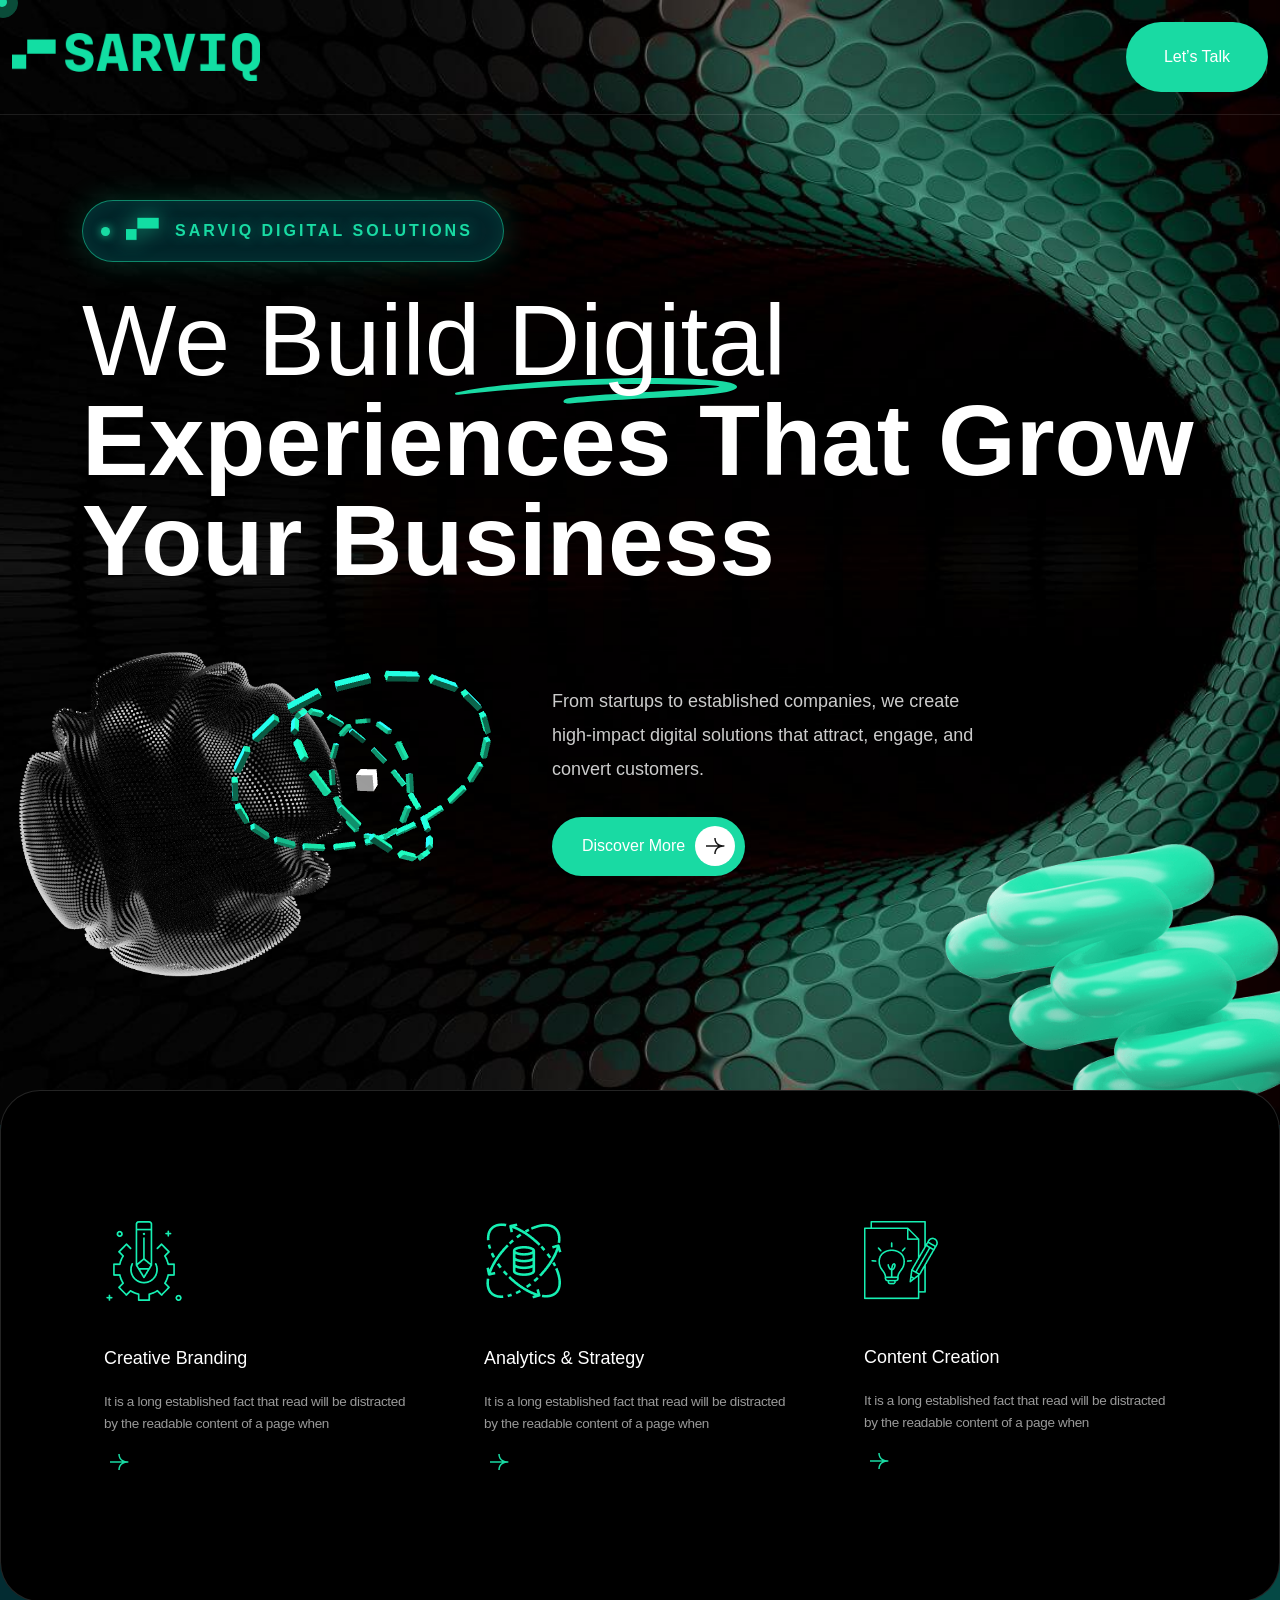
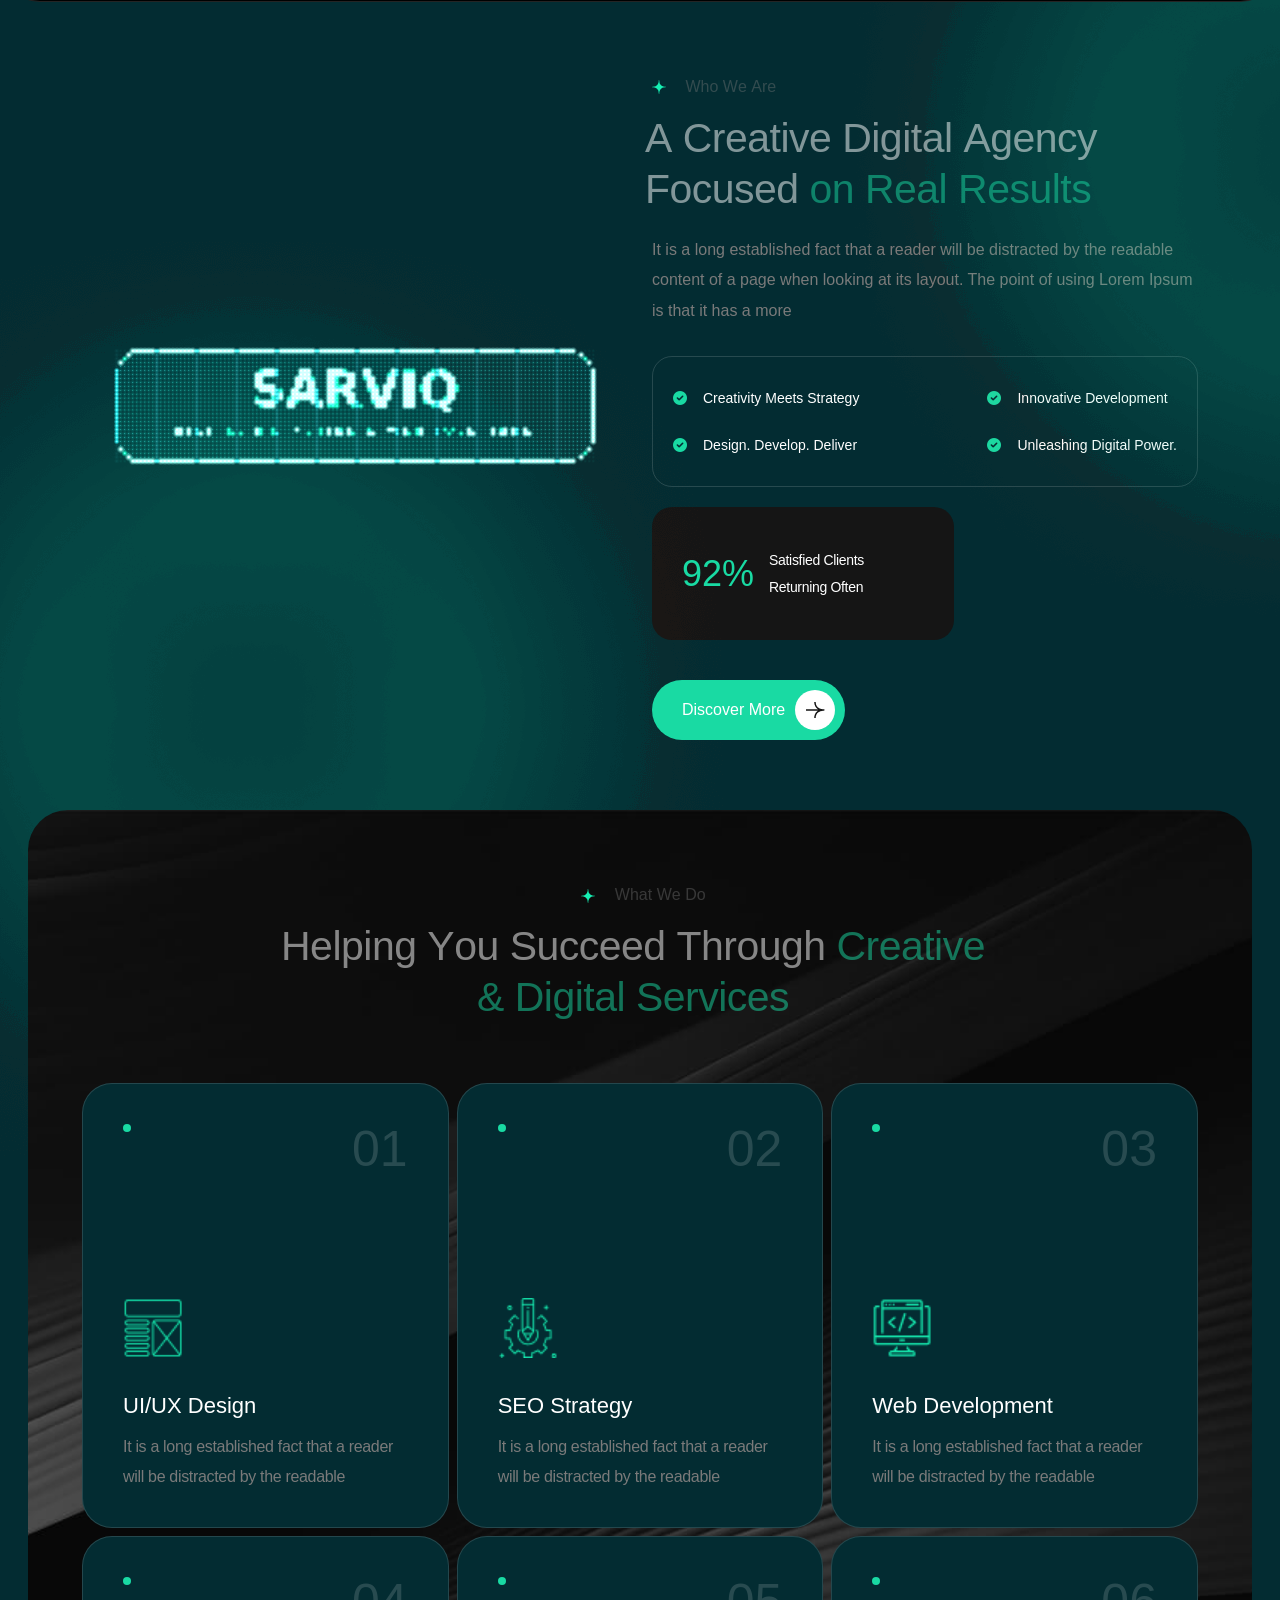
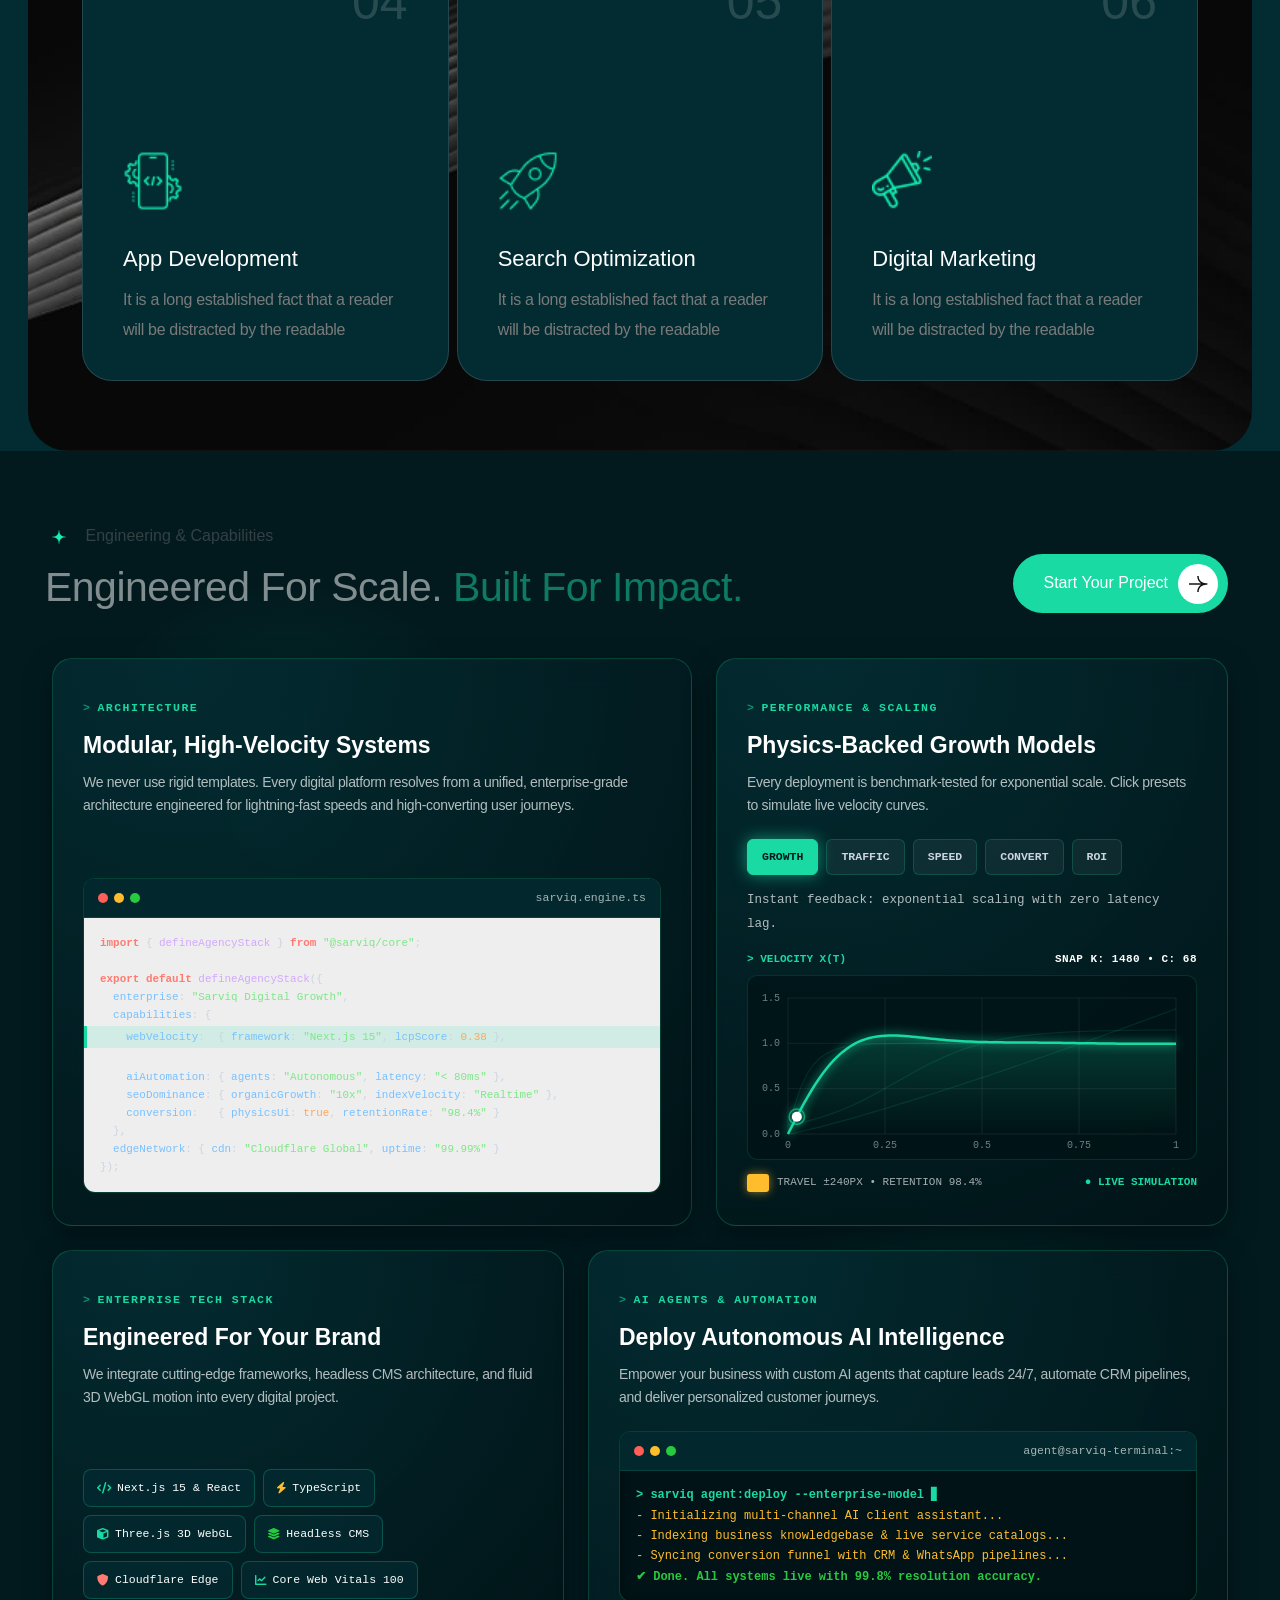
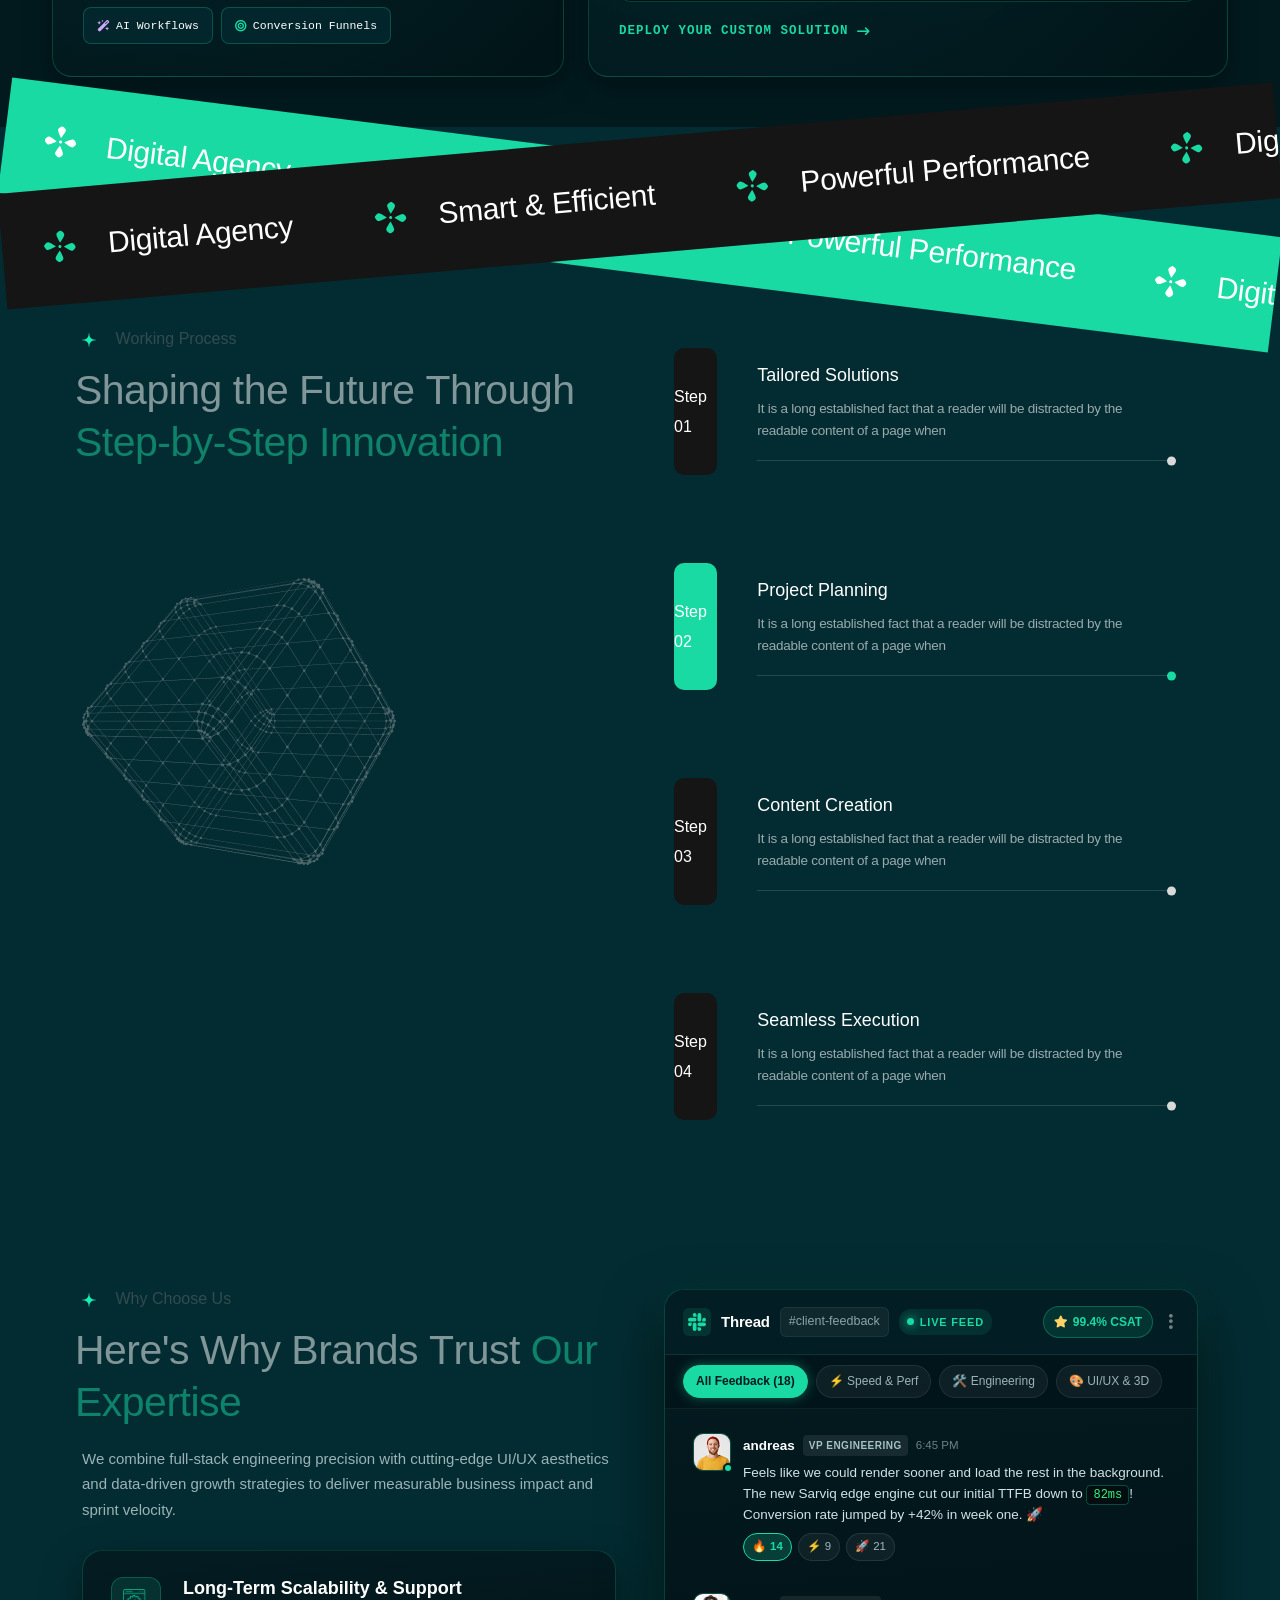
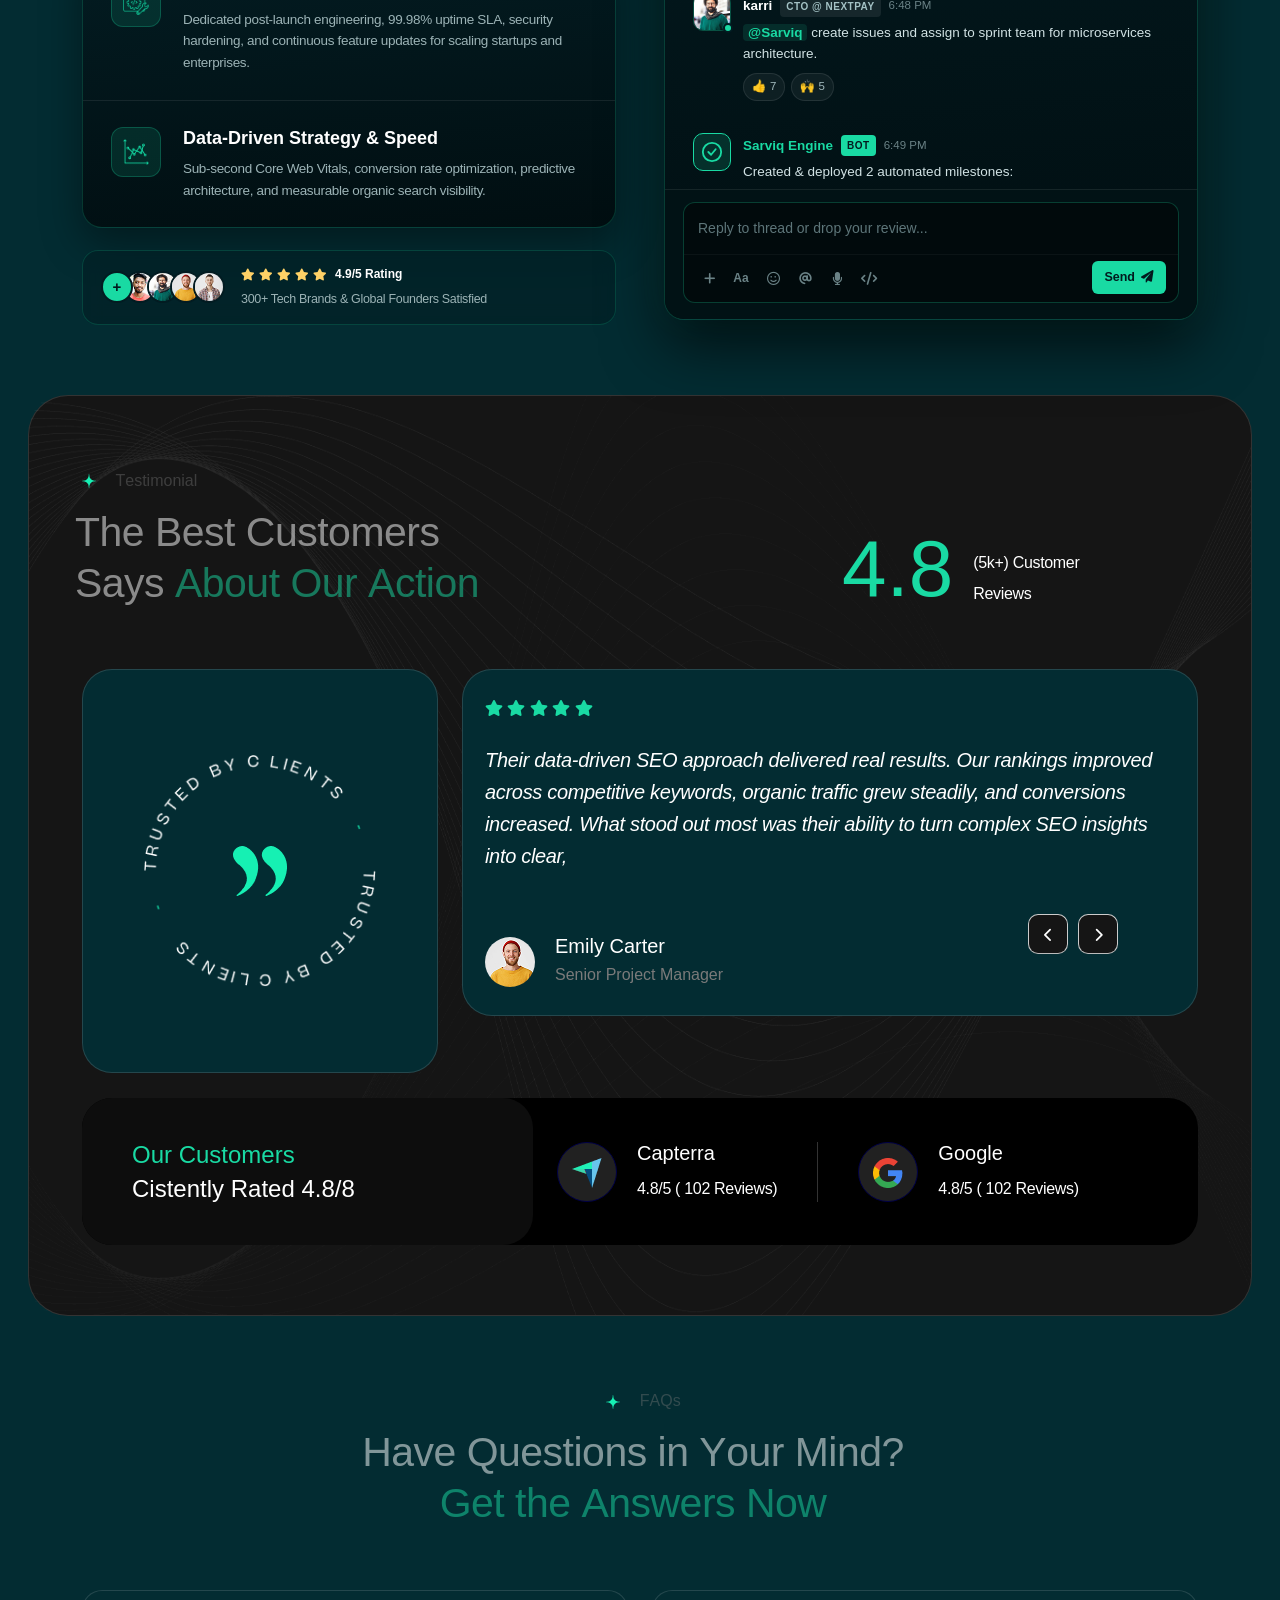
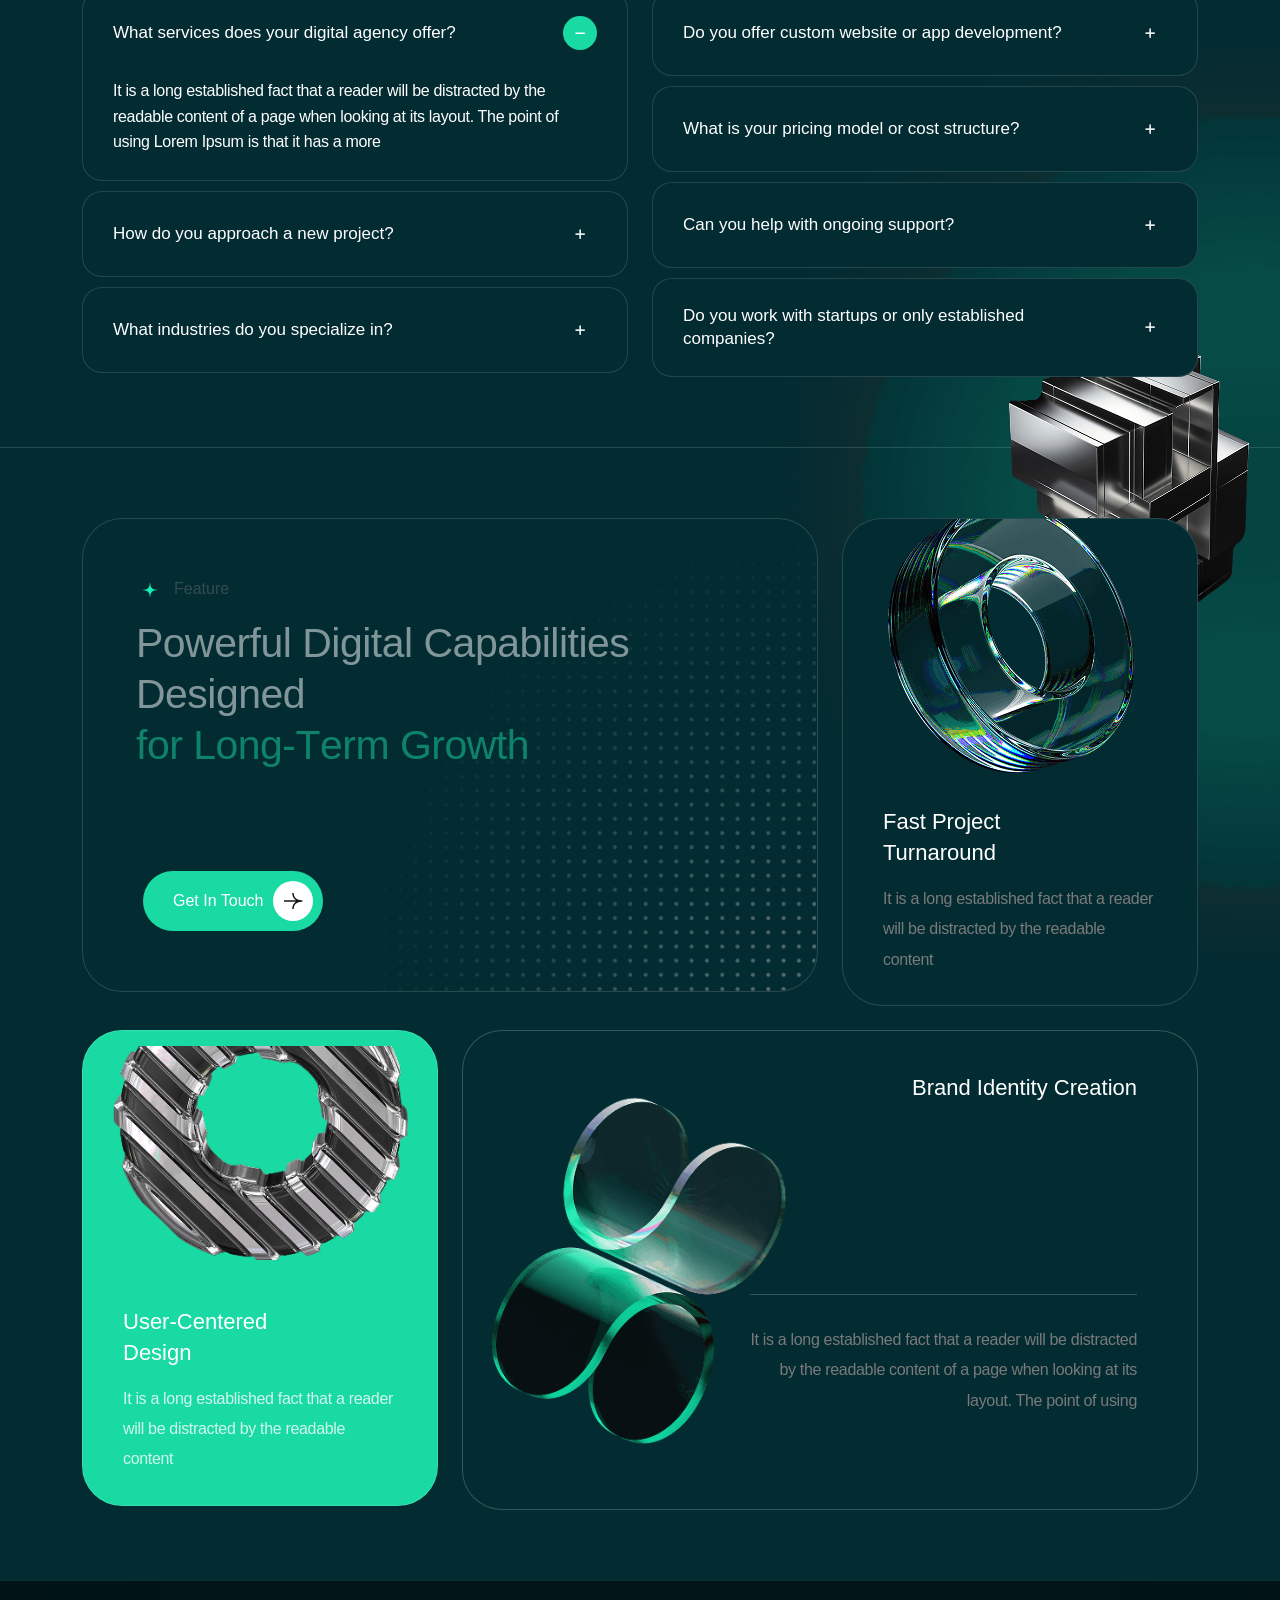
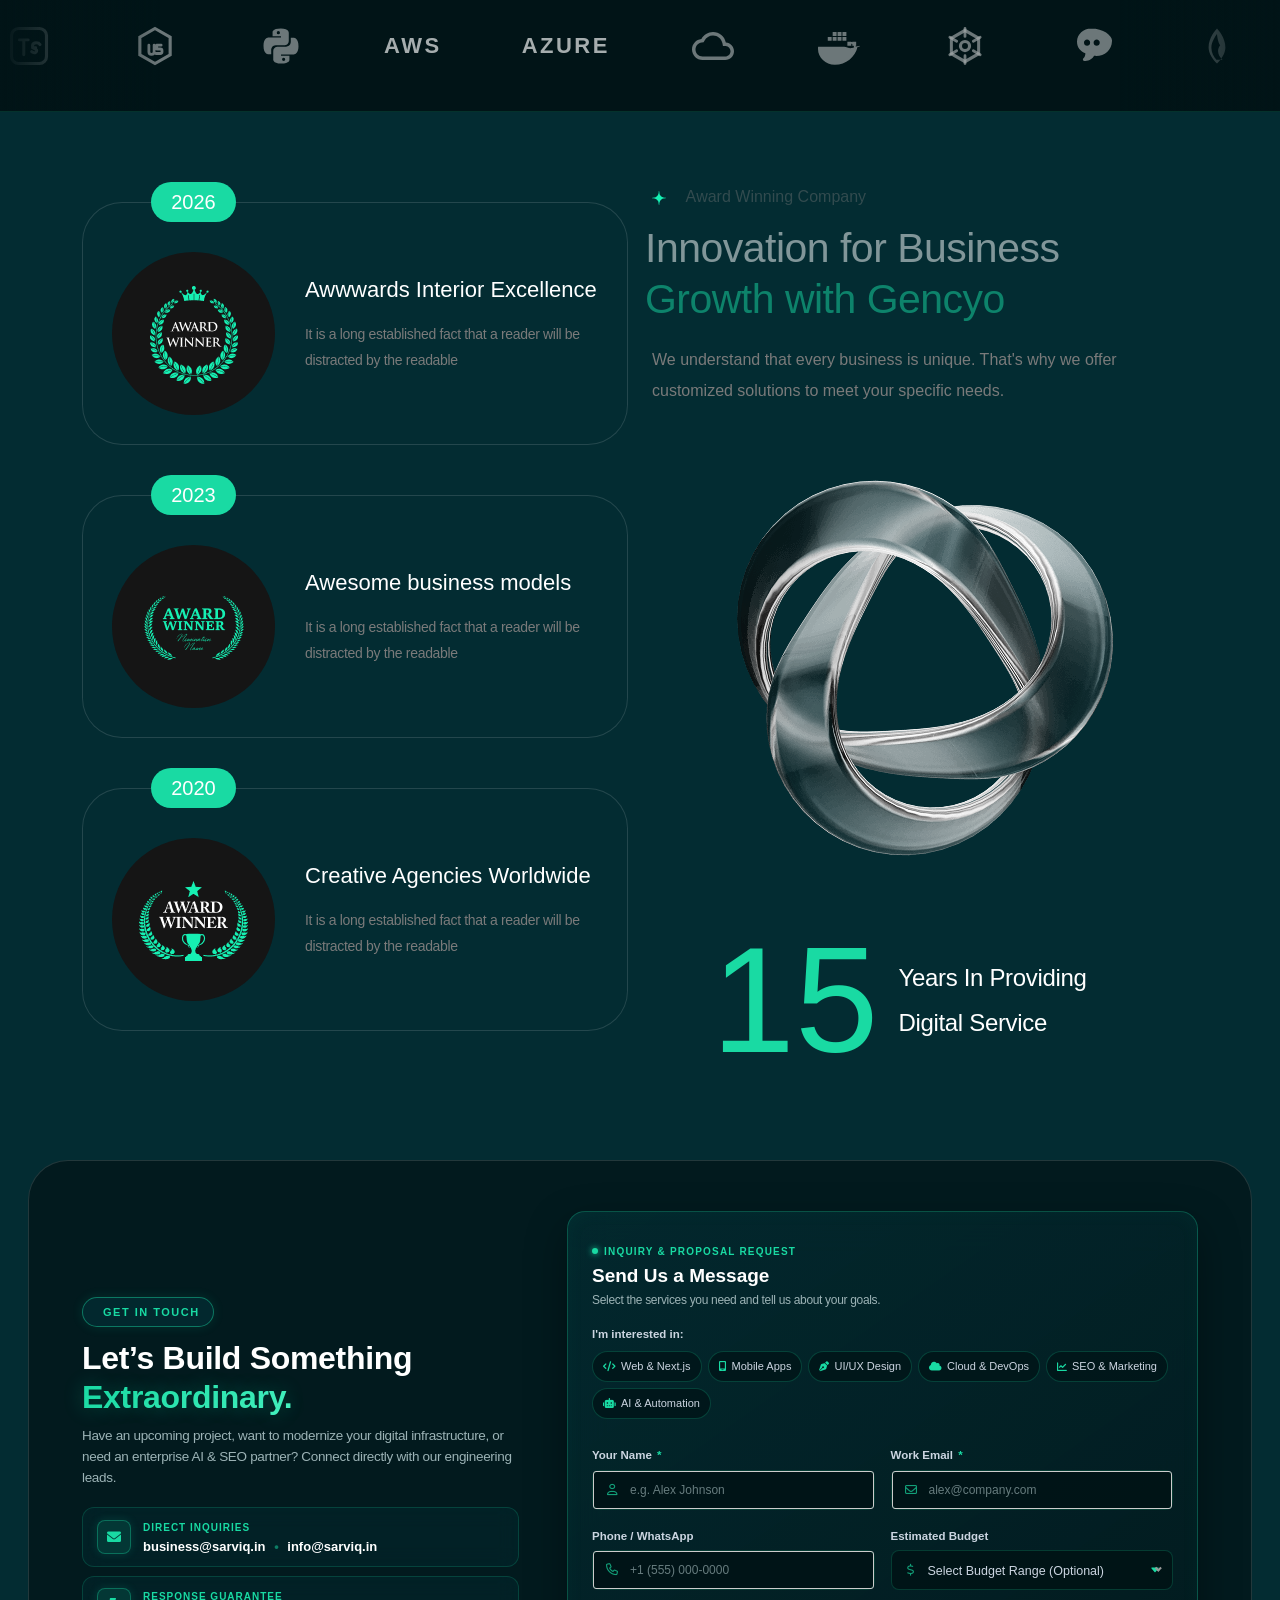
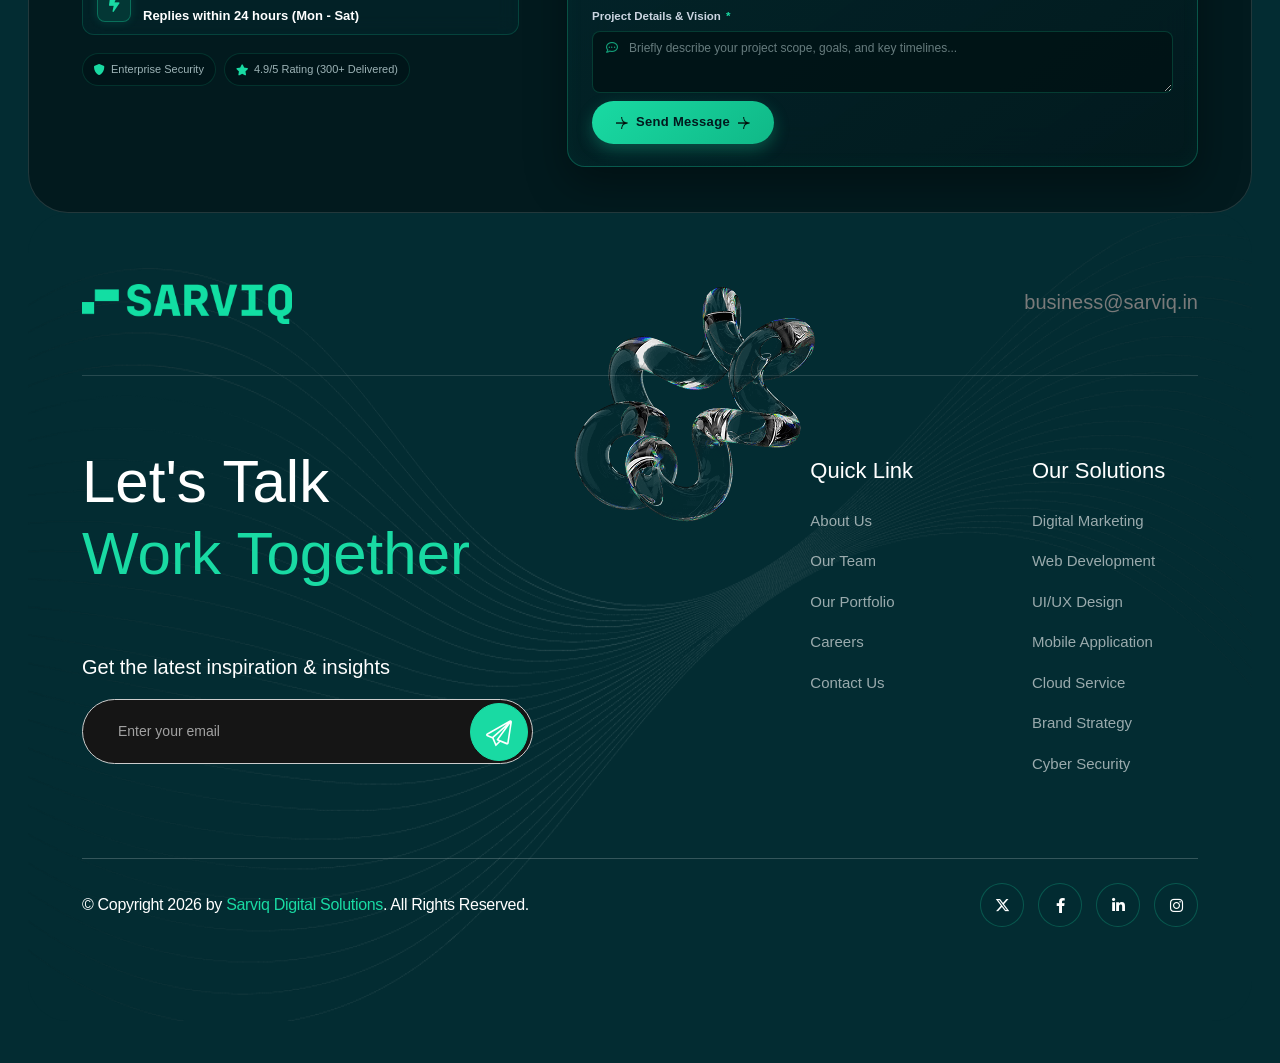
==== commit 6ec2e0b4: "Update index.html" ====
--- a/index.html
+++ b/index.html
@@ -654,6 +654,7 @@
                 opacity: 0;
                 transform: translateY(22px);
             }
+
             100% {
                 opacity: 1;
                 transform: translateY(0);
@@ -2848,11 +2849,13 @@
         .hero-3 {
             padding: 110px 0 280px !important;
         }
+
         @media (max-width: 991.98px) {
             .hero-3 {
                 padding: 100px 0 80px !important;
             }
         }
+
         @media (max-width: 575.98px) {
             .hero-3 {
                 padding: 90px 0 60px !important;
@@ -3413,7 +3416,10 @@
            ═══════════════════════════════════════════════════════════ */
 
         /* 1. Complete Custom Cursor Removal on Mobile / Touch Screens */
-        @media (hover: none) and (pointer: coarse), (max-width: 991.98px), (pointer: none) {
+        @media (hover: none) and (pointer: coarse),
+        (max-width: 991.98px),
+        (pointer: none) {
+
             .mouseCursor,
             .cursor-outer,
             .cursor-inner,
@@ -3436,7 +3442,15 @@
                 cursor: auto !important;
             }
 
-            a, button, input, select, textarea, [role="button"], .theme-btn, .btn-style-one, .graph-tab-btn {
+            a,
+            button,
+            input,
+            select,
+            textarea,
+            [role="button"],
+            .theme-btn,
+            .btn-style-one,
+            .graph-tab-btn {
                 cursor: pointer !important;
             }
         }
@@ -3463,6 +3477,7 @@
 
         /* 3. Mobile Header & Clean CTA Button */
         @media (max-width: 991.98px) {
+
             .header-style-one .main-box .btn-style-one,
             .main-header .main-box .btn-style-one {
                 display: inline-flex !important;
@@ -3482,6 +3497,7 @@
         }
 
         @media (max-width: 575.98px) {
+
             .header-style-one .main-box .btn-style-one,
             .main-header .main-box .btn-style-one {
                 padding: 7px 15px !important;
@@ -3655,10 +3671,16 @@
                     </ul>
 
                     <ul class="social-links">
-                        <li><a href="https://x.com/Sarviq" target="_blank" rel="noopener noreferrer" aria-label="X (Twitter)"><i class="fa-brands fa-x-twitter"></i></a></li>
-                        <li><a href="https://www.facebook.com/share/1DZxWbq8xM/" target="_blank" rel="noopener noreferrer" aria-label="Facebook"><i class="fab fa-facebook-f"></i></a></li>
-                        <li><a href="https://www.linkedin.com/company/sarviq/" target="_blank" rel="noopener noreferrer" aria-label="LinkedIn"><i class="fab fa-linkedin-in"></i></a></li>
-                        <li><a href="https://www.instagram.com/sarviq.in?stkn=MTFrd3J0eDg3cWl1bQ==" target="_blank" rel="noopener noreferrer" aria-label="Instagram"><i class="fab fa-instagram"></i></a></li>
+                        <li><a href="https://x.com/Sarviq" target="_blank" rel="noopener noreferrer"
+                                aria-label="X (Twitter)"><i class="fa-brands fa-x-twitter"></i></a></li>
+                        <li><a href="https://www.facebook.com/share/1DZxWbq8xM/" target="_blank"
+                                rel="noopener noreferrer" aria-label="Facebook"><i class="fab fa-facebook-f"></i></a>
+                        </li>
+                        <li><a href="https://www.linkedin.com/company/sarviq/" target="_blank" rel="noopener noreferrer"
+                                aria-label="LinkedIn"><i class="fab fa-linkedin-in"></i></a></li>
+                        <li><a href="https://www.instagram.com/sarviq.in?stkn=MTFrd3J0eDg3cWl1bQ==" target="_blank"
+                                rel="noopener noreferrer" aria-label="Instagram"><i class="fab fa-instagram"></i></a>
+                        </li>
                     </ul>
                 </nav>
             </div>
@@ -3753,7 +3775,7 @@
                                         From startups to established companies, we create high-impact digital solutions
                                         that attract, engage, and convert customers.
                                     </div>
-                                    <a href="#about" class="btn-style-one">
+                                    <a href="https://portfolio.sarviq.in/" class="btn-style-one">
                                         <span class="btn-arrow-left"><img src="images/icons/right-arrow-1-2.png?v=4"
                                                 alt=""></span>
                                         <span class="btn-title">Discover More</span>
@@ -3792,7 +3814,8 @@
                                                 It is a long established fact that read will be distracted by the
                                                 readable content of a page when
                                             </div>
-                                            <a href="#about" class="arrow-link">
+                                            <a href="https://portfolio.sarviq.in/services/digital-marketing"
+                                                class="arrow-link">
                                                 <span class="text">Read More</span>
                                                 <svg width="19" height="16" viewBox="0 0 19 16" fill="none"
                                                     xmlns="http://www.w3.org/2000/svg">
@@ -3818,7 +3841,8 @@
                                                 It is a long established fact that read will be distracted by the
                                                 readable content of a page when
                                             </div>
-                                            <a href="#about" class="arrow-link">
+                                            <a href="https://portfolio.sarviq.in/services/business-growth"
+                                                class="arrow-link">
                                                 <span class="text">Read More</span>
                                                 <svg width="19" height="16" viewBox="0 0 19 16" fill="none"
                                                     xmlns="http://www.w3.org/2000/svg">
@@ -3844,7 +3868,8 @@
                                                 It is a long established fact that read will be distracted by the
                                                 readable content of a page when
                                             </div>
-                                            <a href="#about" class="arrow-link">
+                                            <a href="https://portfolio.sarviq.in/services/contract-based-it"
+                                                class="arrow-link">
                                                 <span class="text">Read More</span>
                                                 <svg width="19" height="16" viewBox="0 0 19 16" fill="none"
                                                     xmlns="http://www.w3.org/2000/svg">
@@ -3917,7 +3942,8 @@
                                             <p>Satisfied Clients Returning Often</p>
                                         </div>
                                     </div>
-                                    <a href="#about" class="btn-style-one wow fadeInUp" data-wow-delay=".8s">
+                                    <a href="https://portfolio.sarviq.in/" class="btn-style-one wow fadeInUp"
+                                        data-wow-delay=".8s">
                                         <span class="btn-arrow-left"><img src="images/icons/right-arrow-1-2.png?v=4"
                                                 alt=""></span>
                                         <span class="btn-title">Discover More</span>
@@ -3962,13 +3988,15 @@
                                                 <img src="images/icons/service-icon-1-1.png?v=4" alt="">
                                             </div>
                                             <h4 class="title">
-                                                <a href="#services">UI/UX Design</a>
+                                                <a href="https://portfolio.sarviq.in/services/ui-ux-design">UI/UX
+                                                    Design</a>
                                             </h4>
                                             <div class="text">
                                                 It is a long established fact that a reader will be distracted by the
                                                 readable
                                             </div>
-                                            <a href="#services" class="arrow-link">
+                                            <a href="https://portfolio.sarviq.in/services/ui-ux-design"
+                                                class="arrow-link">
                                                 View Details
                                                 <svg width="19" height="16" viewBox="0 0 19 16" fill="none"
                                                     xmlns="http://www.w3.org/2000/svg">
@@ -3991,13 +4019,13 @@
                                                 <img src="images/icons/service-icon-1-2.png?v=4" alt="">
                                             </div>
                                             <h4 class="title">
-                                                <a href="#services">Brand Strategy</a>
+                                                <a href="https://portfolio.sarviq.in/services/seo">SEO Strategy</a>
                                             </h4>
                                             <div class="text">
                                                 It is a long established fact that a reader will be distracted by the
                                                 readable
                                             </div>
-                                            <a href="#services" class="arrow-link">
+                                            <a href="https://portfolio.sarviq.in/services/seo" class="arrow-link">
                                                 View Details
                                                 <svg width="19" height="16" viewBox="0 0 19 16" fill="none"
                                                     xmlns="http://www.w3.org/2000/svg">
@@ -4020,13 +4048,15 @@
                                                 <img src="images/icons/service-icon-1-3.png?v=4" alt="">
                                             </div>
                                             <h4 class="title">
-                                                <a href="#services">Web Development</a>
+                                                <a href="https://portfolio.sarviq.in/services/web-development">Web
+                                                    Development</a>
                                             </h4>
                                             <div class="text">
                                                 It is a long established fact that a reader will be distracted by the
                                                 readable
                                             </div>
-                                            <a href="#services" class="arrow-link">
+                                            <a href="https://portfolio.sarviq.in/services/web-development"
+                                                class="arrow-link">
                                                 View Details
                                                 <svg width="19" height="16" viewBox="0 0 19 16" fill="none"
                                                     xmlns="http://www.w3.org/2000/svg">
@@ -4049,13 +4079,14 @@
                                                 <img src="images/icons/service-icon-1-4.png?v=4" alt="">
                                             </div>
                                             <h4 class="title">
-                                                <a href="#services">App Development</a>
+                                                <a href="https://portfolio.sarviq.in/services/mobile-app-development">App
+                                                    Development</a>
                                             </h4>
                                             <div class="text">
                                                 It is a long established fact that a reader will be distracted by the
                                                 readable
                                             </div>
-                                            <a href="#services" class="arrow-link">
+                                            <a href="https://portfolio.sarviq.in/" class="arrow-link">
                                                 View Details
                                                 <svg width="19" height="16" viewBox="0 0 19 16" fill="none"
                                                     xmlns="http://www.w3.org/2000/svg">
@@ -4078,13 +4109,15 @@
                                                 <img src="images/icons/service-icon-1-5.png?v=4" alt="">
                                             </div>
                                             <h4 class="title">
-                                                <a href="#services">Search Optimization</a>
+                                                <a href="https://portfolio.sarviq.in/services/digital-transformation">Search
+                                                    Optimization</a>
                                             </h4>
                                             <div class="text">
                                                 It is a long established fact that a reader will be distracted by the
                                                 readable
                                             </div>
-                                            <a href="#services" class="arrow-link">
+                                            <a href="https://portfolio.sarviq.in/services/digital-transformation"
+                                                class="arrow-link">
                                                 View Details
                                                 <svg width="19" height="16" viewBox="0 0 19 16" fill="none"
                                                     xmlns="http://www.w3.org/2000/svg">
@@ -4107,13 +4140,15 @@
                                                 <img src="images/icons/service-icon-1-6.png?v=4" alt="">
                                             </div>
                                             <h4 class="title">
-                                                <a href="#services">Digital Marketing</a>
+                                                <a href="https://portfolio.sarviq.in/services/digital-marketing">Digital
+                                                    Marketing</a>
                                             </h4>
                                             <div class="text">
                                                 It is a long established fact that a reader will be distracted by the
                                                 readable
                                             </div>
-                                            <a href="#services" class="arrow-link">
+                                            <a href="https://portfolio.sarviq.in/services/digital-marketing"
+                                                class="arrow-link">
                                                 View Details
                                                 <svg width="19" height="16" viewBox="0 0 19 16" fill="none"
                                                     xmlns="http://www.w3.org/2000/svg">
@@ -5861,21 +5896,12 @@
                                         Let’s Build Something <span class="sarviq-text-gradient">Extraordinary.</span>
                                     </h2>
                                     <p class="sarviq-contact-lead">
-                                        Have an upcoming project, want to modernize your digital infrastructure, or need an enterprise AI &amp; SEO partner? Connect directly with our engineering leads.
+                                        Have an upcoming project, want to modernize your digital infrastructure, or need
+                                        an enterprise AI &amp; SEO partner? Connect directly with our engineering leads.
                                     </p>
 
                                     <!-- Contact Info Cards -->
                                     <div class="sarviq-info-cards-list">
-                                        <!-- Location Card -->
-                                        <div class="sarviq-info-card">
-                                            <div class="sarviq-info-icon">
-                                                <i class="fa-solid fa-location-dot"></i>
-                                            </div>
-                                            <div class="sarviq-info-details">
-                                                <span class="sarviq-info-label">Headquarters</span>
-                                                <h4 class="sarviq-info-val">Ahmedabad, Gujarat, India</h4>
-                                            </div>
-                                        </div>
 
                                         <!-- Email Card -->
                                         <div class="sarviq-info-card">
@@ -5927,32 +5953,40 @@
                                             <span>Inquiry &amp; Proposal Request</span>
                                         </div>
                                         <h3 class="sarviq-form-title">Send Us a Message</h3>
-                                        <p class="sarviq-form-subtitle">Select the services you need and tell us about your goals.</p>
+                                        <p class="sarviq-form-subtitle">Select the services you need and tell us about
+                                            your goals.</p>
                                     </div>
 
                                     <form action="#" method="post" id="contact-form" class="sarviq-contact-form-box">
-                                        <input type="hidden" name="selected_services" id="contactSelectedServices" value="">
+                                        <input type="hidden" name="selected_services" id="contactSelectedServices"
+                                            value="">
 
                                         <!-- Service Selection Chips -->
                                         <div class="sarviq-chips-group">
                                             <label class="sarviq-field-label">I'm interested in:</label>
                                             <div class="sarviq-service-chips-grid">
-                                                <button type="button" class="sarviq-service-chip" data-service="Web &amp; Next.js">
+                                                <button type="button" class="sarviq-service-chip"
+                                                    data-service="Web &amp; Next.js">
                                                     <i class="fa-solid fa-code"></i> Web &amp; Next.js
                                                 </button>
-                                                <button type="button" class="sarviq-service-chip" data-service="Mobile Apps">
+                                                <button type="button" class="sarviq-service-chip"
+                                                    data-service="Mobile Apps">
                                                     <i class="fa-solid fa-mobile-screen"></i> Mobile Apps
                                                 </button>
-                                                <button type="button" class="sarviq-service-chip" data-service="UI/UX Design">
+                                                <button type="button" class="sarviq-service-chip"
+                                                    data-service="UI/UX Design">
                                                     <i class="fa-solid fa-pen-nib"></i> UI/UX Design
                                                 </button>
-                                                <button type="button" class="sarviq-service-chip" data-service="Cloud &amp; DevOps">
+                                                <button type="button" class="sarviq-service-chip"
+                                                    data-service="Cloud &amp; DevOps">
                                                     <i class="fa-solid fa-cloud"></i> Cloud &amp; DevOps
                                                 </button>
-                                                <button type="button" class="sarviq-service-chip" data-service="SEO &amp; Marketing">
+                                                <button type="button" class="sarviq-service-chip"
+                                                    data-service="SEO &amp; Marketing">
                                                     <i class="fa-solid fa-chart-line"></i> SEO &amp; Marketing
                                                 </button>
-                                                <button type="button" class="sarviq-service-chip" data-service="AI &amp; Automation">
+                                                <button type="button" class="sarviq-service-chip"
+                                                    data-service="AI &amp; Automation">
                                                     <i class="fa-solid fa-robot"></i> AI &amp; Automation
                                                 </button>
                                             </div>
@@ -5963,10 +5997,12 @@
                                             <!-- Full Name -->
                                             <div class="col-md-6">
                                                 <div class="sarviq-input-wrap">
-                                                    <label class="sarviq-field-label">Your Name <span class="req">*</span></label>
+                                                    <label class="sarviq-field-label">Your Name <span
+                                                            class="req">*</span></label>
                                                     <div class="sarviq-input-box">
                                                         <i class="fa-regular fa-user sarviq-input-icon"></i>
-                                                        <input type="text" name="name" class="sarviq-input" placeholder="e.g. Alex Johnson" required>
+                                                        <input type="text" name="name" class="sarviq-input"
+                                                            placeholder="e.g. Alex Johnson" required>
                                                     </div>
                                                 </div>
                                             </div>
@@ -5974,10 +6010,12 @@
                                             <!-- Work Email -->
                                             <div class="col-md-6">
                                                 <div class="sarviq-input-wrap">
-                                                    <label class="sarviq-field-label">Work Email <span class="req">*</span></label>
+                                                    <label class="sarviq-field-label">Work Email <span
+                                                            class="req">*</span></label>
                                                     <div class="sarviq-input-box">
                                                         <i class="fa-regular fa-envelope sarviq-input-icon"></i>
-                                                        <input type="email" name="email" class="sarviq-input" placeholder="alex@company.com" required>
+                                                        <input type="email" name="email" class="sarviq-input"
+                                                            placeholder="alex@company.com" required>
                                                     </div>
                                                 </div>
                                             </div>
@@ -5988,7 +6026,8 @@
                                                     <label class="sarviq-field-label">Phone / WhatsApp</label>
                                                     <div class="sarviq-input-box">
                                                         <i class="fa-regular fa-phone sarviq-input-icon"></i>
-                                                        <input type="tel" name="phone" class="sarviq-input" placeholder="+1 (555) 000-0000">
+                                                        <input type="tel" name="phone" class="sarviq-input"
+                                                            placeholder="+1 (555) 000-0000">
                                                     </div>
                                                 </div>
                                             </div>
@@ -6000,7 +6039,8 @@
                                                     <div class="sarviq-input-box">
                                                         <i class="fa-regular fa-dollar-sign sarviq-input-icon"></i>
                                                         <select name="budget" class="sarviq-input sarviq-select">
-                                                            <option value="" selected>Select Budget Range (Optional)</option>
+                                                            <option value="" selected>Select Budget Range (Optional)
+                                                            </option>
                                                             <option value="< $5,000">&lt; $5,000</option>
                                                             <option value="$5,000 - $15,000">$5,000 - $15,000</option>
                                                             <option value="$15,000 - $50,000">$15,000 - $50,000</option>
@@ -6014,10 +6054,15 @@
                                             <!-- Project Description -->
                                             <div class="col-12">
                                                 <div class="sarviq-input-wrap">
-                                                    <label class="sarviq-field-label">Project Details &amp; Vision <span class="req">*</span></label>
+                                                    <label class="sarviq-field-label">Project Details &amp; Vision <span
+                                                            class="req">*</span></label>
                                                     <div class="sarviq-input-box sarviq-textarea-box">
-                                                        <i class="fa-regular fa-comment-dots sarviq-input-icon sarviq-textarea-icon"></i>
-                                                        <textarea name="message" class="sarviq-input sarviq-textarea" rows="4" placeholder="Briefly describe your project scope, goals, and key timelines..." required></textarea>
+                                                        <i
+                                                            class="fa-regular fa-comment-dots sarviq-input-icon sarviq-textarea-icon"></i>
+                                                        <textarea name="message" class="sarviq-input sarviq-textarea"
+                                                            rows="4"
+                                                            placeholder="Briefly describe your project scope, goals, and key timelines..."
+                                                            required></textarea>
                                                     </div>
                                                 </div>
                                             </div>
@@ -6026,9 +6071,13 @@
                                             <div class="col-12 mt-2">
                                                 <div class="sarviq-form-footer-action">
                                                     <button type="submit" class="sarviq-submit-btn">
-                                                        <span class="btn-arrow-left"><img src="images/icons/right-arrow-1-2.png?v=4" alt=""></span>
+                                                        <span class="btn-arrow-left"><img
+                                                                src="images/icons/right-arrow-1-2.png?v=4"
+                                                                alt=""></span>
                                                         <span class="btn-title">Send Message</span>
-                                                        <span class="btn-arrow-right"><img src="images/icons/right-arrow-1-2.png?v=4" alt=""></span>
+                                                        <span class="btn-arrow-right"><img
+                                                                src="images/icons/right-arrow-1-2.png?v=4"
+                                                                alt=""></span>
                                                     </button>
                                                 </div>
                                             </div>
@@ -6132,16 +6181,20 @@
                                         <a href="index.html">Sarviq Digital Solutions</a>. All Rights Reserved.
                                     </p>
                                     <div class="social-icon">
-                                        <a href="https://x.com/Sarviq" target="_blank" rel="noopener noreferrer" aria-label="X (Twitter)">
+                                        <a href="https://x.com/Sarviq" target="_blank" rel="noopener noreferrer"
+                                            aria-label="X (Twitter)">
                                             <i class="fa-brands fa-x-twitter"></i>
                                         </a>
-                                        <a href="https://www.facebook.com/share/1DZxWbq8xM/" target="_blank" rel="noopener noreferrer" aria-label="Facebook">
+                                        <a href="https://www.facebook.com/share/1DZxWbq8xM/" target="_blank"
+                                            rel="noopener noreferrer" aria-label="Facebook">
                                             <i class="fa-brands fa-facebook-f"></i>
                                         </a>
-                                        <a href="https://www.linkedin.com/company/sarviq/" target="_blank" rel="noopener noreferrer" aria-label="LinkedIn">
+                                        <a href="https://www.linkedin.com/company/sarviq/" target="_blank"
+                                            rel="noopener noreferrer" aria-label="LinkedIn">
                                             <i class="fa-brands fa-linkedin-in"></i>
                                         </a>
-                                        <a href="https://www.instagram.com/sarviq.in?stkn=MTFrd3J0eDg3cWl1bQ==" target="_blank" rel="noopener noreferrer" aria-label="Instagram">
+                                        <a href="https://www.instagram.com/sarviq.in?stkn=MTFrd3J0eDg3cWl1bQ=="
+                                            target="_blank" rel="noopener noreferrer" aria-label="Instagram">
                                             <i class="fa-brands fa-instagram"></i>
                                         </a>
                                     </div>
@@ -6605,4 +6658,4 @@
     </div><!-- /.page-wrapper -->
 </body>
 
-</html>+</html>
